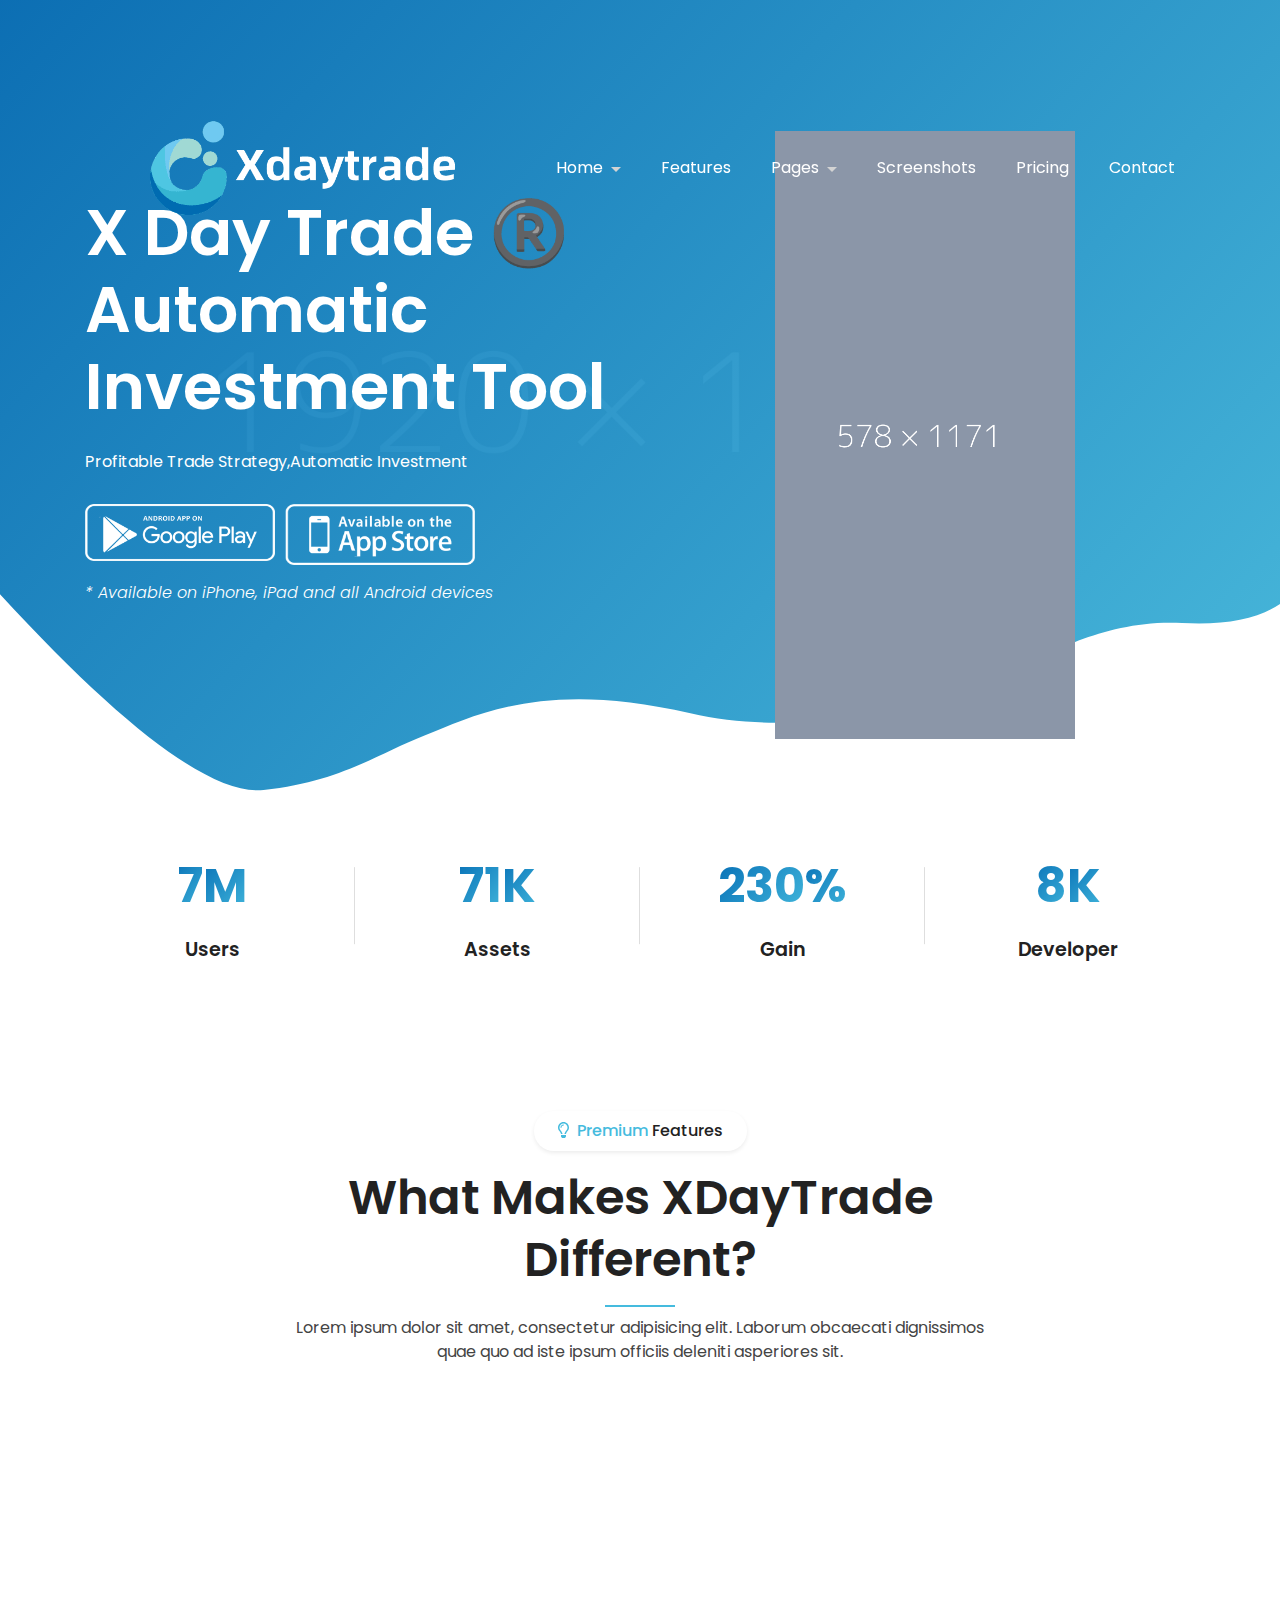
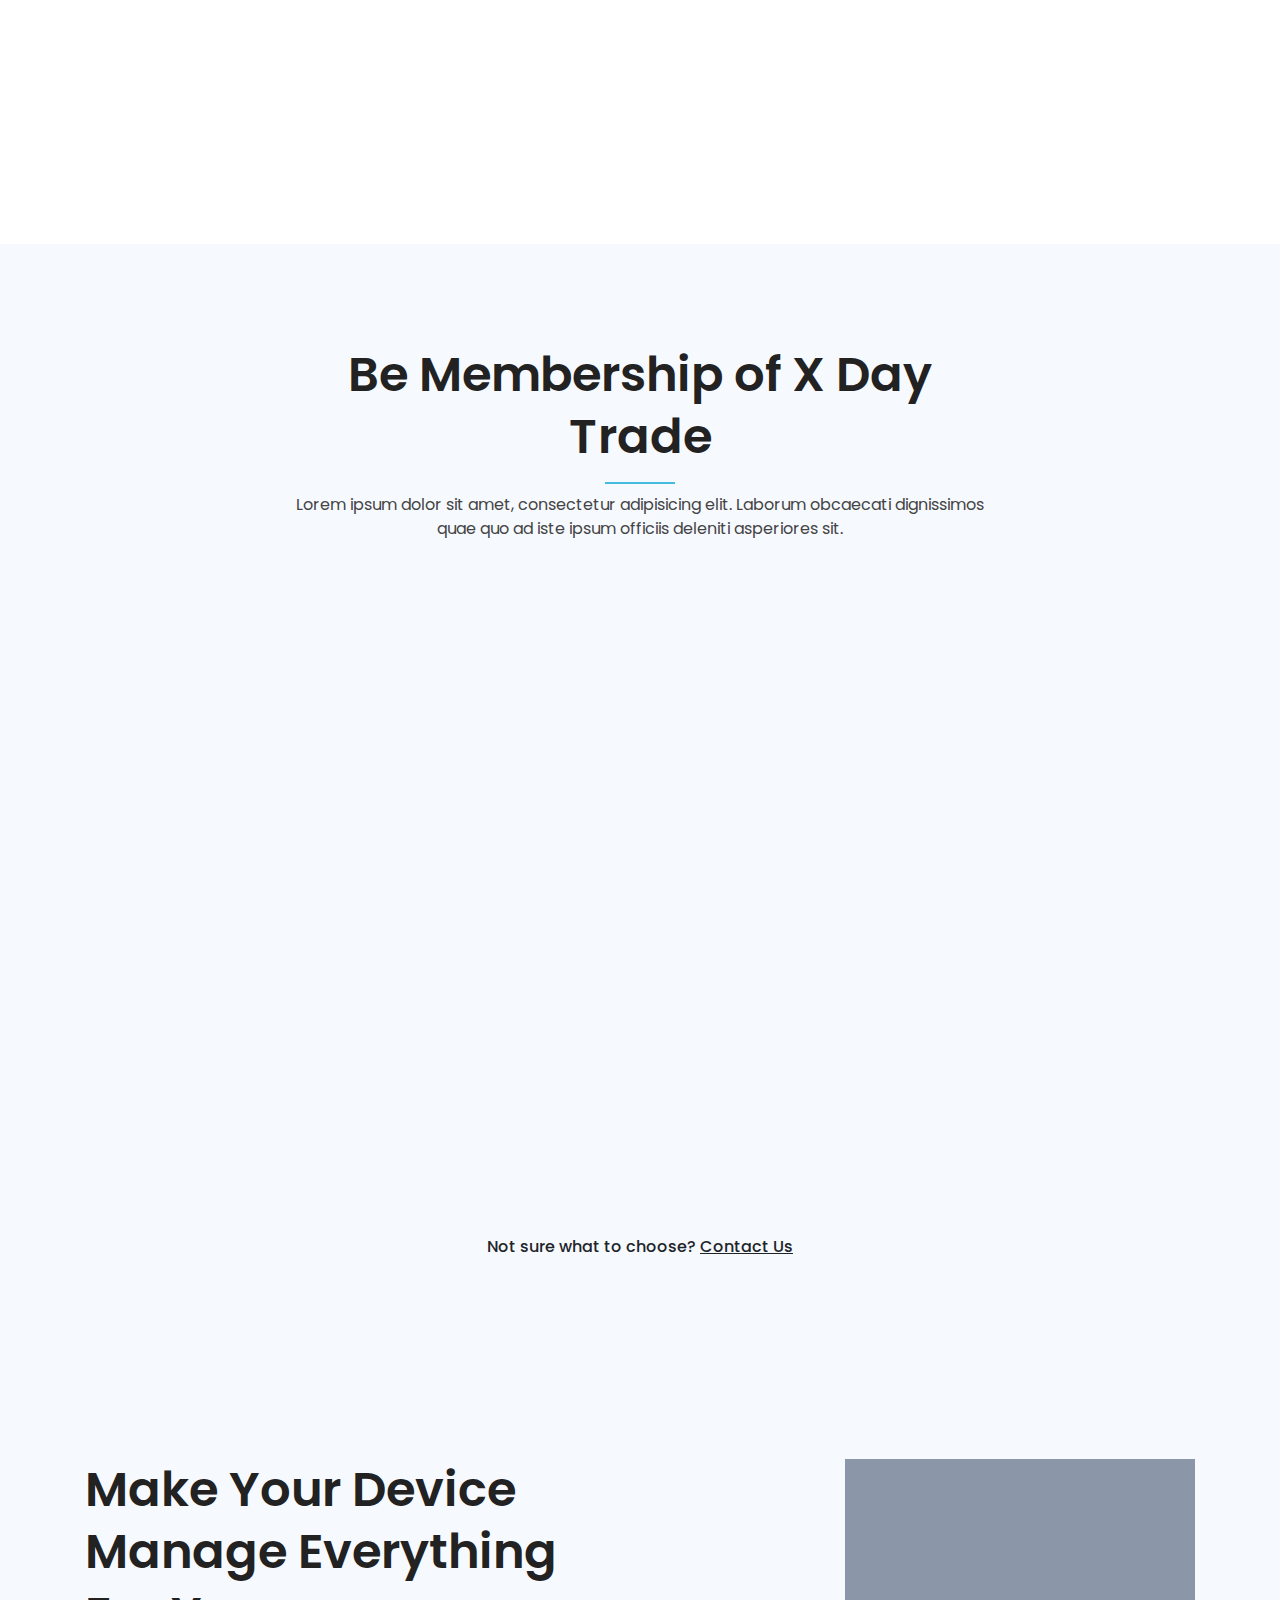
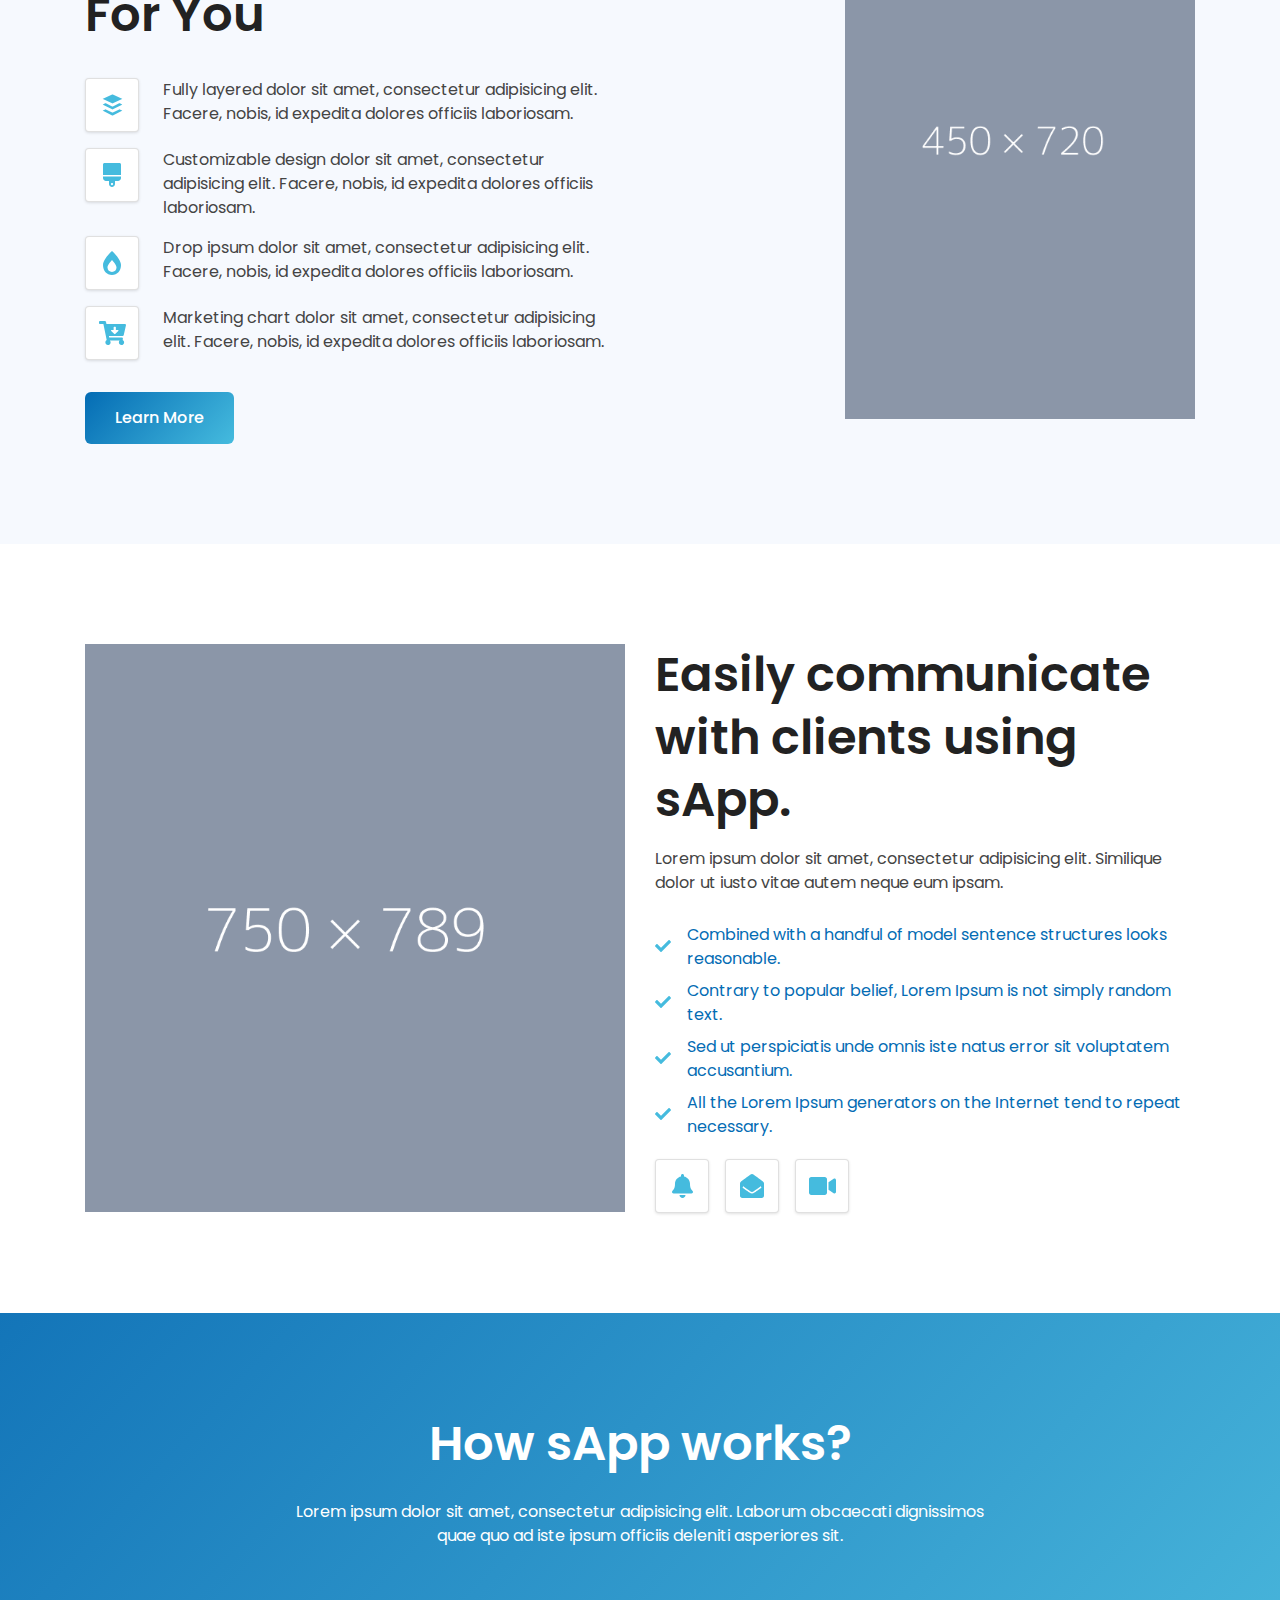
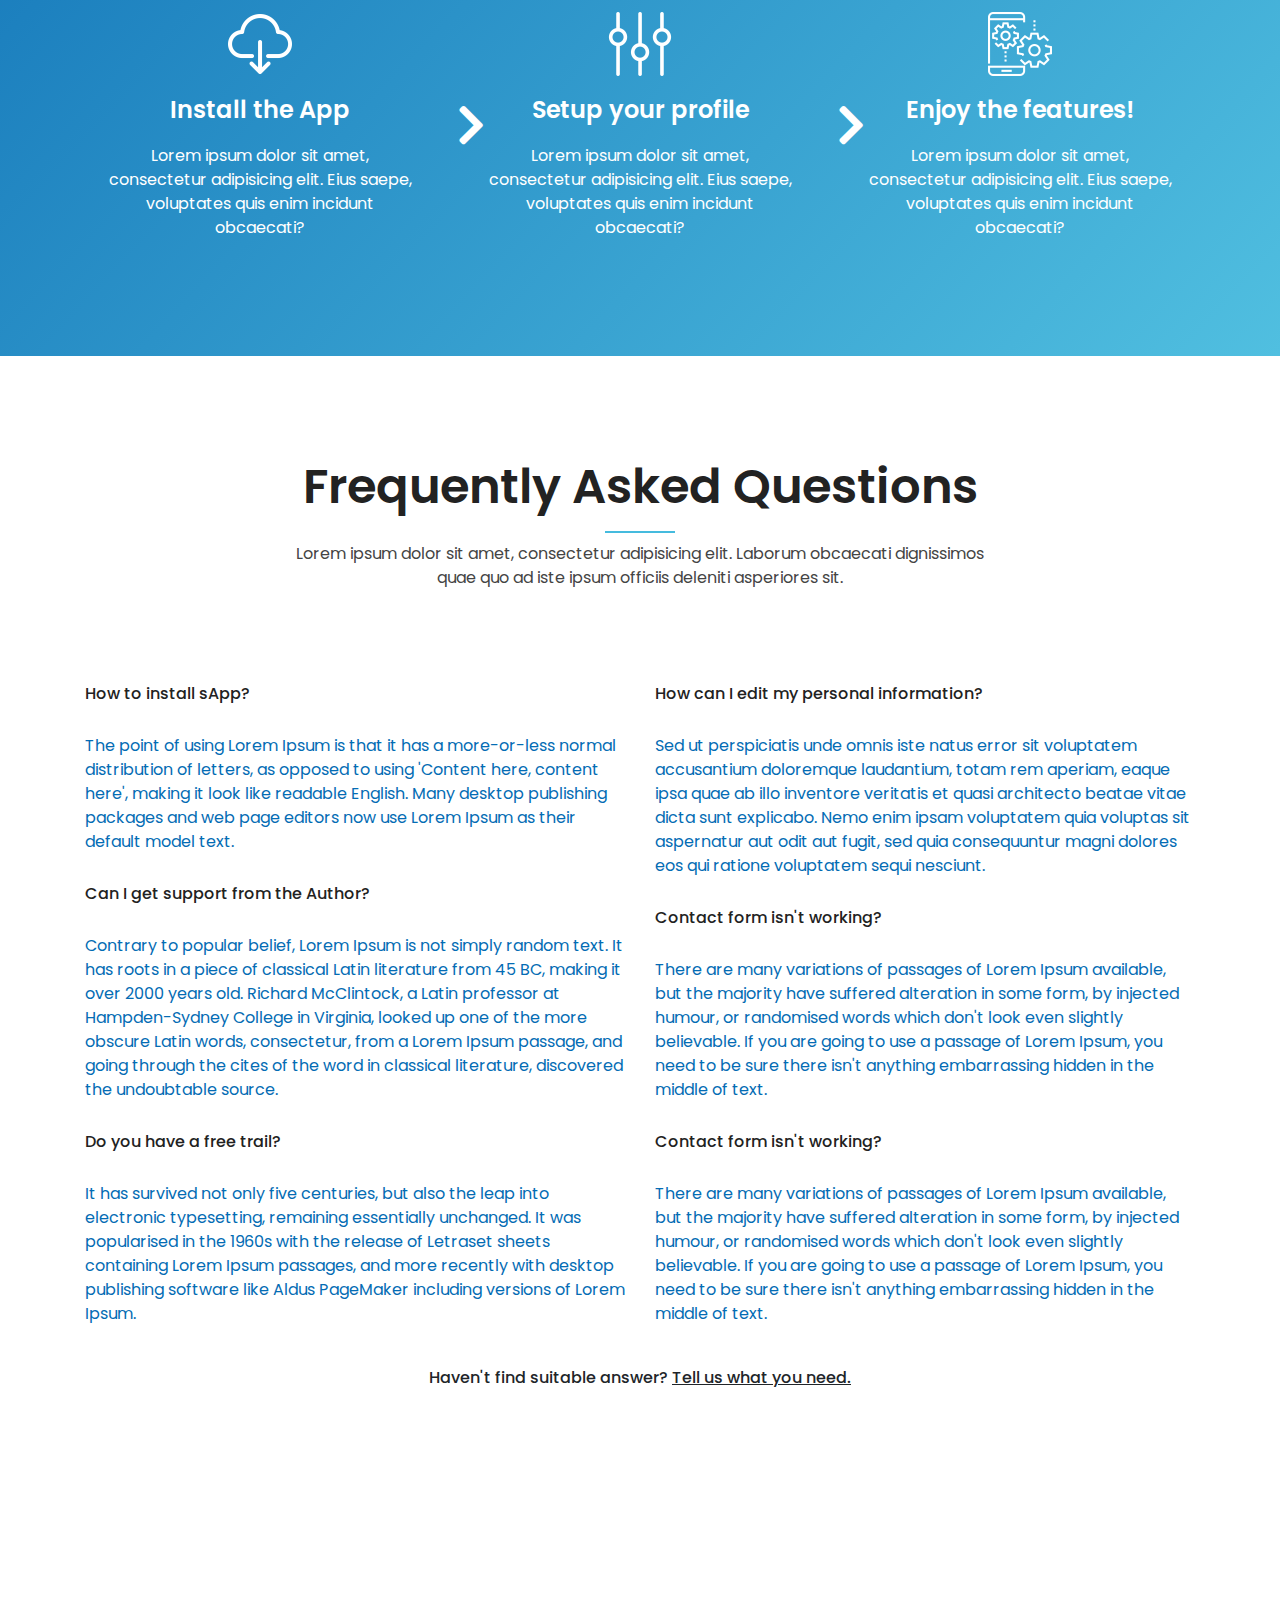
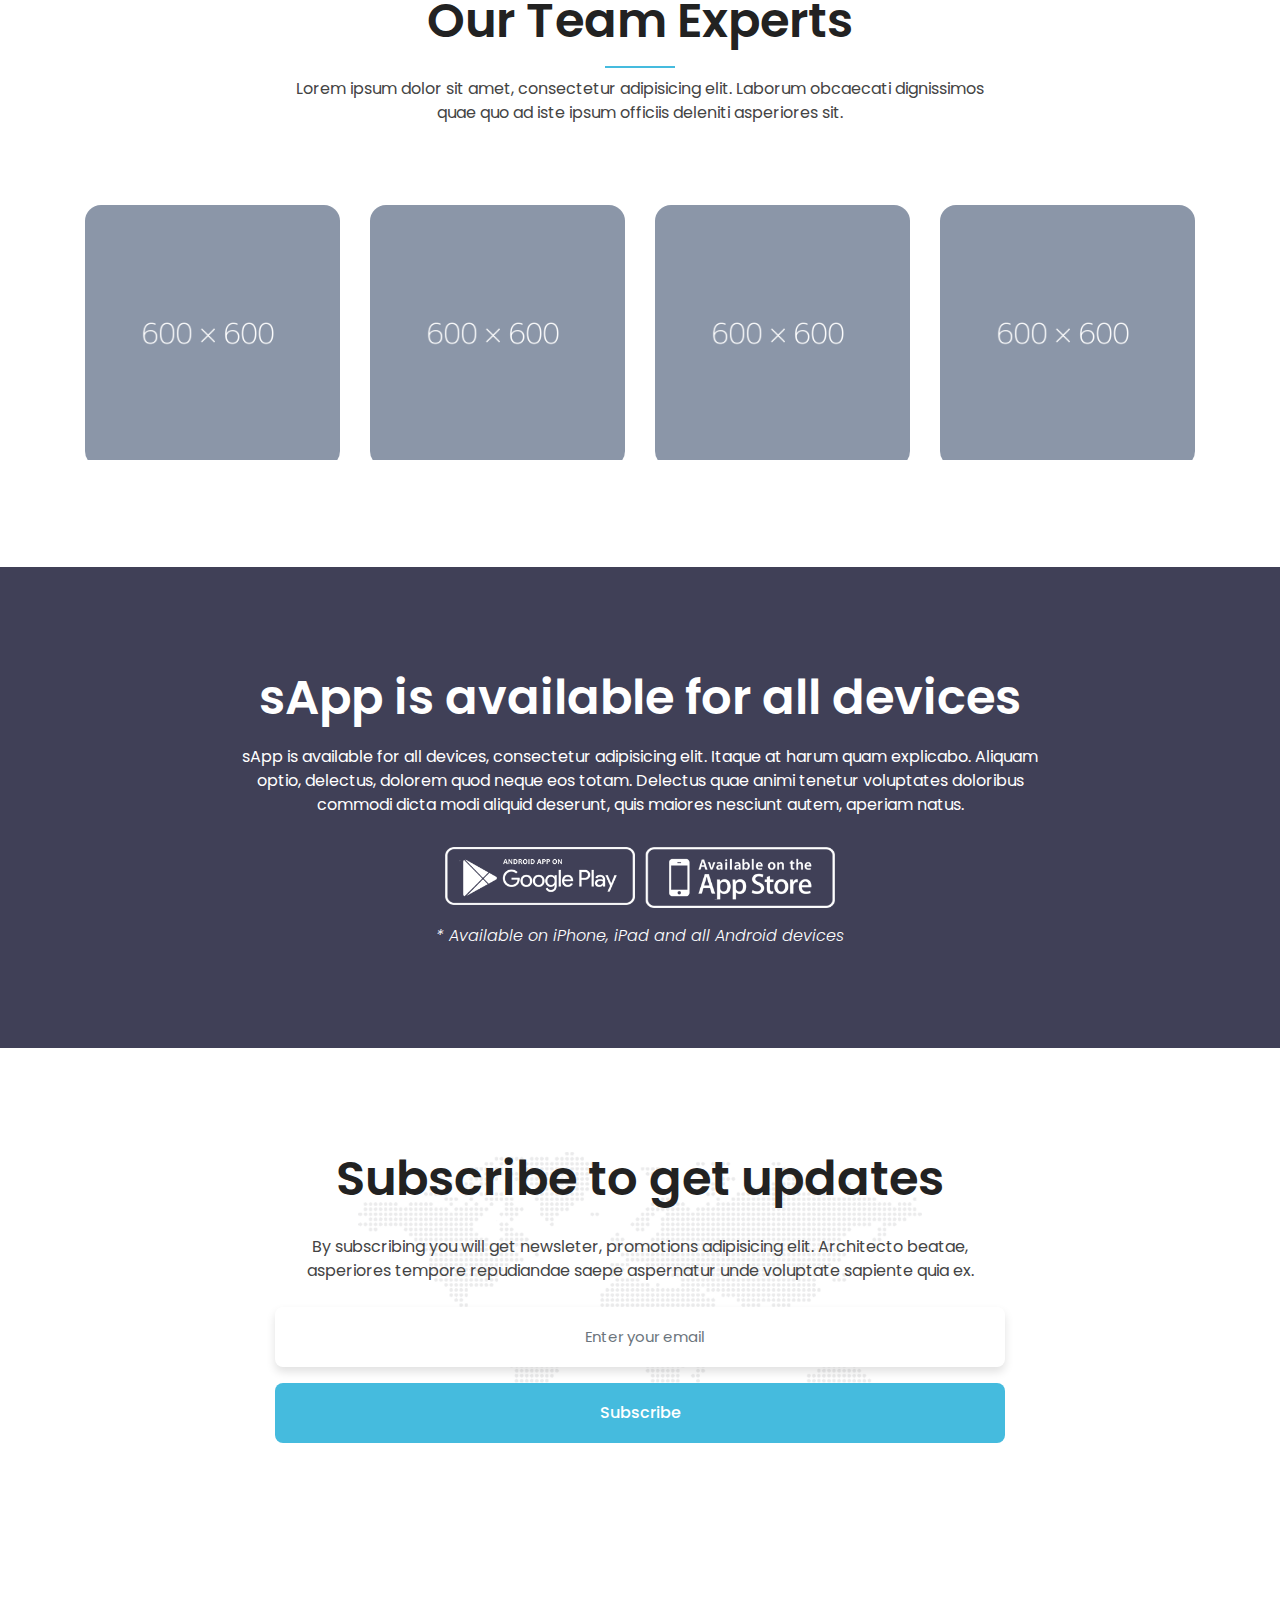
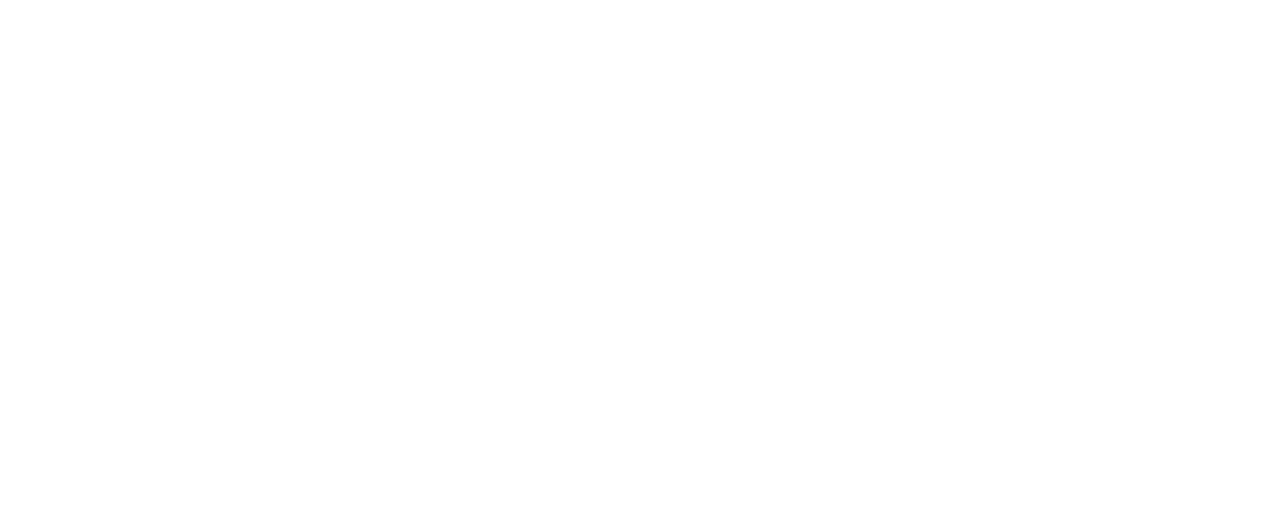
==== en/index.html @ b3ead86f "update" ====
<!doctype html>
<html class="no-js" lang="en">

<head>
    <meta charset="UTF-8">
    <meta name="description" content="">
    <meta http-equiv="X-UA-Compatible" content="IE=edge">
    <meta name="viewport" content="width=device-width, initial-scale=1, shrink-to-fit=no">
    <!-- The above 4 meta tags *must* come first in the head; any other head content must come *after* these tags -->

    <!-- Title  -->
    <title>X Day Trade | Automatic Investment Tool</title>

    <!-- Favicon  -->
    <link rel="icon" href="assets/img/favicon.png">

    <!-- ***** All CSS Files ***** -->

    <!-- Style css -->
    <link rel="stylesheet" href="assets/css/style.css">
    <script src="https://js.stripe.com/v3/"></script>
    <script src="./assets/js/script.js" defer></script>

</head>

<body>
    <!--====== Scroll To Top Area Start ======-->
    <div id="scrollUp" title="Scroll To Top">
        <i class="fas fa-arrow-up"></i>
    </div>
    <!--====== Scroll To Top Area End ======-->

    <div class="main">
        <!-- ***** Header Start ***** -->
        <header class="navbar navbar-sticky navbar-expand-lg navbar-dark">
            <div class="container position-relative">
                <a class="navbar-brand" href="index.html">
                    <img class="navbar-brand-regular" src="assets/img/logo/logo-white.png" alt="brand-logo">
                    <img class="navbar-brand-sticky" src="assets/img/logo/logo.png" alt="sticky brand-logo">
                </a>
                <button class="navbar-toggler d-lg-none" type="button" data-toggle="navbarToggler" aria-label="Toggle navigation">
                    <span class="navbar-toggler-icon"></span>
                </button>

                <div class="navbar-inner">
                    <!--  Mobile Menu Toggler -->
                    <button class="navbar-toggler d-lg-none" type="button" data-toggle="navbarToggler" aria-label="Toggle navigation">
                        <span class="navbar-toggler-icon"></span>
                    </button>
                    <nav>
                        <ul class="navbar-nav" id="navbar-nav">
                            <li class="nav-item dropdown">
                                <a class="nav-link dropdown-toggle" href="javascript:;" id="navbarDropdownMenuLink" data-toggle="dropdown" aria-haspopup="true" aria-expanded="false">
                                    Home
                                </a>
                                <ul class="dropdown-menu" aria-labelledby="navbarDropdownMenuLink">
                                    <li>
                                        <a class="dropdown-item" href="index.html">Homepage-1</a>
                                    </li>
                                </ul>
                            </li>
                            <li class="nav-item">
                                <a class="nav-link scroll" href="#features">Features</a>
                            </li>
                            <li class="nav-item dropdown">
                                <a class="nav-link dropdown-toggle" href="javascript:;" id="navbarDropdownMenuLink" data-toggle="dropdown" aria-haspopup="true" aria-expanded="false">
                                    Pages
                                </a>
                                <ul class="dropdown-menu" aria-labelledby="navbarDropdownMenuLink">
                                    <li class="dropdown-submenu"><a class="dropdown-item dropdown-toggle" href="javascript:;">Inner Pages<span class="badge badge-pill badge-warning ml-2">New</span></a>
                                        <ul class="dropdown-menu">
                                            <li>
                                                <a class="dropdown-item" href="pricing.html">Pricing</a>
                                            </li>
                                            <li>
                                                <a class="dropdown-item" href="download.html">Download</a>
                                            </li>
                                            <li>
                                                <a class="dropdown-item" href="newsletter.html">Newsletter</a>
                                            </li>
                                            <li>
                                                <a class="dropdown-item" href="thank-you.html">Thank you</a>
                                            </li>
                                            <li>
                                                <a class="dropdown-item" href="coming-soon.html">Coming Soon</a>
                                            </li>
                                            <li>
                                                <a class="dropdown-item" href="404.html">404</a>
                                            </li>
                                        </ul>
                                    </li>
                                    <li class="dropdown-submenu"><a class="dropdown-item dropdown-toggle" href="javascript:;">Blog Pages</a>
                                        <ul class="dropdown-menu">
                                            <li>
                                                <a class="dropdown-item" href="blog-two-column.html">Blog- 2 Column</a>
                                            </li>
                                            <li>
                                                <a class="dropdown-item" href="blog-three-column.html">Blog- 3 Column</a>
                                            </li>
                                            <li>
                                                <a class="dropdown-item" href="blog-left-sidebar.html">Blog- Left Sidebar</a>
                                            </li>
                                            <li>
                                                <a class="dropdown-item" href="blog-right-sidebar.html">Blog- Right Sidebar</a>
                                            </li>
                                        </ul>
                                    </li>
                                    <li class="dropdown-submenu"><a class="dropdown-item dropdown-toggle" href="javascript:;">Blog Details</a>
                                        <ul class="dropdown-menu">
                                            <li>
                                                <a class="dropdown-item" href="blog-details-left-sidebar.html">Blog Details- Left Sidebar</a>
                                            </li>
                                            <li>
                                                <a class="dropdown-item" href="blog-details-right-sidebar.html">Blog Details- Right Sidebar</a>
                                            </li>
                                        </ul>
                                    </li>
                                    <li class="dropdown-submenu"><a class="dropdown-item dropdown-toggle" href="javascript:;">Accounts<span class="badge badge-pill badge-warning ml-2">New</span></a>
                                        <ul class="dropdown-menu">
                                            <li>
                                                <a class="dropdown-item" href="login.html">Login</a>
                                            </li>
                                            <li>
                                                <a class="dropdown-item" href="signup.html">Signup</a>
                                            </li>
                                            <li>
                                                <a class="dropdown-item" href="forgot.html">Reset Password</a>
                                            </li>
                                        </ul>
                                    </li>
                                    <li>
                                        <a class="dropdown-item" href="reviews.html">Reviews</a>
                                    </li>
                                    <li>
                                        <a class="dropdown-item" href="faq.html">FAQ</a>
                                    </li>
                                    <li>
                                        <a class="dropdown-item" href="contact.html">Contact</a>
                                    </li>
                                    <li>
                                        <a class="dropdown-item disabled" href="#">More Coming Soon</a>
                                    </li>
                                </ul>
                            </li>
                            <li class="nav-item">
                                <a class="nav-link scroll" href="#screenshots">Screenshots</a>
                            </li>
                            <li class="nav-item">
                                <a class="nav-link scroll" href="#pricing">Pricing</a>
                            </li>
                            <li class="nav-item">
                                <a class="nav-link scroll" href="#contact">Contact</a>
                            </li>
                        </ul>
                    </nav>
                </div>
            </div>
        </header>
        <!-- ***** Header End ***** -->

        <!-- ***** Welcome Area Start ***** -->
        <section id="home" class="section welcome-area bg-overlay overflow-hidden d-flex align-items-center">
            <div class="container">
                <div class="row align-items-center">
                    <!-- Welcome Intro Start -->
                    <div class="col-12 col-md-7 col-lg-6">
                        <div class="welcome-intro">
                            <h1 class="text-white">X Day Trade ®️ Automatic Investment Tool</h1>
                            <p class="text-white my-4">Profitable Trade Strategy,Automatic Investment</p>
                            <!-- Store Buttons -->
                            <div class="button-group store-buttons d-flex">
                                <a href="#">
                                    <img src="assets/img/icon/google-play.png" alt="">
                                </a>
                                <a href="#">
                                    <img src="assets/img/icon/app-store.png" alt="">
                                </a>
                            </div>
                            <span class="d-inline-block text-white fw-3 font-italic mt-3">* Available on iPhone, iPad and all Android devices</span>
                        </div>
                    </div>
                    <div class="col-12 col-md-5 col-lg-6">
                        <!-- Welcome Thumb -->
                        <div class="welcome-thumb mx-auto" data-aos="fade-left" data-aos-delay="500" data-aos-duration="1000">
                            <img src="assets/img/welcome/welcome-mockup.png" alt="">
                        </div>
                    </div>
                </div>
            </div>
            <!-- Shape Bottom -->
            <div class="shape-bottom">
                <svg viewBox="0 0 1920 310" version="1.1" xmlns="http://www.w3.org/2000/svg" xmlns:xlink="http://www.w3.org/1999/xlink" class="svg replaced-svg">
                    <title>sApp Shape</title>
                    <desc>Created with Sketch</desc>
                    <defs></defs>
                    <g id="sApp-Landing-Page" stroke="none" stroke-width="1" fill="none" fill-rule="evenodd">
                        <g id="sApp-v1.0" transform="translate(0.000000, -554.000000)" fill="#FFFFFF">
                            <path d="M-3,551 C186.257589,757.321118 319.044414,856.322454 395.360475,848.004007 C509.834566,835.526337 561.525143,796.329212 637.731734,765.961549 C713.938325,735.593886 816.980646,681.910577 1035.72208,733.065469 C1254.46351,784.220361 1511.54925,678.92359 1539.40808,662.398665 C1567.2669,645.87374 1660.9143,591.478574 1773.19378,597.641868 C1848.04677,601.75073 1901.75645,588.357675 1934.32284,557.462704 L1934.32284,863.183395 L-3,863.183395" id="sApp-v1.0"></path>
                        </g>
                    </g>
                </svg>
            </div>
        </section>
        <!-- ***** Welcome Area End ***** -->

        <!-- ***** Counter Area Start ***** -->
        <section class="section counter-area ptb_50">
            <div class="container">
                <div class="row justify-content-center">
                    <div class="col-5 col-sm-3 single-counter text-center">
                        <div class="counter-inner p-3 p-md-0">
                            <!-- Counter Item -->
                            <div class="counter-item d-inline-block mb-3">
                                <span class="counter fw-7">10</span><span class="fw-7">M</span>
                            </div>
                            <h5>Users</h5>
                        </div>
                    </div>
                    <div class="col-5 col-sm-3 single-counter text-center">
                        <div class="counter-inner p-3 p-md-0">
                            <!-- Counter Item -->
                            <div class="counter-item d-inline-block mb-3">
                                <span class="counter fw-7">99</span><span class="fw-7">K</span>
                            </div>
                            <h5>Assets</h5>
                        </div>
                    </div>
                    <div class="col-5 col-sm-3 single-counter text-center">
                        <div class="counter-inner p-3 p-md-0">
                            <!-- Counter Item -->
                            <div class="counter-item d-inline-block mb-3">
                                <span class="counter fw-7">320</span><span class="fw-7">%</span>
                            </div>
                            <h5>Gain</h5>
                        </div>
                    </div>
                    <div class="col-5 col-sm-3 single-counter text-center">
                        <div class="counter-inner p-3 p-md-0">
                            <!-- Counter Item -->
                            <div class="counter-item d-inline-block mb-3">
                                <span class="counter fw-7">12</span><span class="fw-7">K</span>
                            </div>
                            <h5>Developer</h5>
                        </div>
                    </div>
                </div>
            </div>
        </section>
        <!-- ***** Counter Area End ***** -->

        <!-- ***** Features Area Start ***** -->
        <section id="features" class="section features-area style-two overflow-hidden ptb_100">
            <div class="container">
                <div class="row justify-content-center">
                    <div class="col-12 col-md-10 col-lg-8">
                        <!-- Section Heading -->
                        <div class="section-heading text-center">
                            <span class="d-inline-block rounded-pill shadow-sm fw-5 px-4 py-2 mb-3">
                                <i class="far fa-lightbulb text-primary mr-1"></i>
                                <span class="text-primary">Premium</span>
                                Features
                            </span>
                            <h2>What Makes XDayTrade Different?</h2>
                            <p class="d-none d-sm-block mt-4">Lorem ipsum dolor sit amet, consectetur adipisicing elit. Laborum obcaecati dignissimos quae quo ad iste ipsum officiis deleniti asperiores sit.</p>
                            <p class="d-block d-sm-none mt-4">Lorem ipsum dolor sit amet, consectetur adipisicing elit. Laborum obcaecati.</p>
                        </div>
                    </div>
                </div>
                <div class="row">
                    <div class="col-12 col-md-6 col-lg-4 res-margin">
                        <!-- Image Box -->
                        <div class="image-box text-center icon-1 p-5 wow fadeInLeft" data-wow-delay="0.4s">
                            <!-- Featured Image -->
                            <div class="featured-img mb-3">
                                <img class="avatar-sm" src="assets/img/icon/featured-img/layers.png" alt="">
                            </div>
                            <!-- Icon Text -->
                            <div class="icon-text">
                                <h3 class="mb-2">Fully functional</h3>
                                <p>Lorem ipsum dolor sit amet, consectetur adipisicing elit. Veritatis culpa expedita dignissimos.</p>
                            </div>
                        </div>
                    </div>
                    <div class="col-12 col-md-6 col-lg-4 res-margin">
                        <!-- Image Box -->
                        <div class="image-box text-center icon-1 p-5 wow fadeInUp" data-wow-delay="0.2s">
                            <!-- Featured Image -->
                            <div class="featured-img mb-3">
                                <img class="avatar-sm" src="assets/img/icon/featured-img/speak.png" alt="">
                            </div>
                            <!-- Icon Text -->
                            <div class="icon-text">
                                <h3 class="mb-2">Live Chat</h3>
                                <p>Lorem ipsum dolor sit amet, consectetur adipisicing elit. Veritatis culpa expedita dignissimos.</p>
                            </div>
                        </div>
                    </div>
                    <div class="col-12 col-md-6 col-lg-4">
                        <!-- Image Box -->
                        <div class="image-box text-center icon-1 p-5 wow fadeInRight" data-wow-delay="0.4s">
                            <!-- Featured Image -->
                            <div class="featured-img mb-3">
                                <img class="avatar-sm" src="assets/img/icon/featured-img/lock.png" alt="">
                            </div>
                            <!-- Icon Text -->
                            <div class="icon-text">
                                <h3 class="mb-2">Secure Data</h3>
                                <p>Lorem ipsum dolor sit amet, consectetur adipisicing elit. Veritatis culpa expedita dignissimos.</p>
                            </div>
                        </div>
                    </div>
                </div>
            </div>
        </section>
        <!-- ***** Features Area End ***** -->

                <!-- ***** Price Plan Area Start ***** -->
                <section id="pricing" class="section price-plan-area bg-gray overflow-hidden ptb_100">
                    <div class="container">
                        <div class="row justify-content-center">
                            <div class="col-12 col-md-10 col-lg-8">
                                <!-- Section Heading -->
                                <div class="section-heading text-center">
                                    <h2>Be Membership of X Day Trade</h2>
                                    <p class="d-none d-sm-block mt-4">Lorem ipsum dolor sit amet, consectetur adipisicing elit. Laborum obcaecati dignissimos quae quo ad iste ipsum officiis deleniti asperiores sit.</p>
                                    <p class="d-block d-sm-none mt-4">Lorem ipsum dolor sit amet, consectetur adipisicing elit. Laborum obcaecati.</p>
                                </div>
                            </div>
                        </div>
                        <div class="row justify-content-center">
                            <div class="col-12 col-sm-10 col-lg-8">
                                <div class="row price-plan-wrapper">
                                    <div class="col-12 col-md-6">
                                        <!-- Single Price Plan -->
                                        <div class="single-price-plan text-center p-5 wow fadeInLeft" data-aos-duration="2s" data-wow-delay="0.4s">
                                            <!-- Plan Thumb -->
                                            <div class="plan-thumb">
                                                <img class="avatar-lg" src="assets/img/pricing/basic.png" alt="">
                                            </div>
                                            <!-- Plan Title -->
                                            <div class="plan-title my-2 my-sm-3">
                                                <h4 class="text-uppercase">Basic</h4>
                                            </div>
                                            <!-- Plan Price -->
                                            <div class="plan-price pb-2 pb-sm-3">
                                                <h2 class="fw-7"><small class="fw-6">$</small>99</h2>
                                            </div>
                                            <!-- Plan Description -->
                                            <div class="plan-description">
                                                <ul class="plan-features">
                                                    <li class="border-top py-3">5GB Linux Web Space</li>
                                                    <li class="border-top py-3">5 MySQL Databases</li>
                                                    <li class="border-top py-3">24/7 Tech Support</li>
                                                    <li class="border-top border-bottom py-3">Daily Backups</li>
                                                </ul>
                                            </div>
                                            <!-- Plan Button -->
                                            <div class="plan-button">
                                                <button id="basic-plan-btn" class="btn mt-4">Subscribe</button>
                                            </div>
                                        </div>
                                    </div>
                                    <div class="col-12 col-md-6 mt-4 mt-md-0">
                                        <!-- Single Price Plan -->
                                        <div class="single-price-plan text-center p-5 wow fadeInRight" data-aos-duration="2s" data-wow-delay="0.4s">
                                            <!-- Plan Thumb -->
                                            <div class="plan-thumb">
                                                <img class="avatar-lg" src="assets/img/pricing/premium.png" alt="">
                                            </div>
                                            <!-- Plan Title -->
                                            <div class="plan-title my-2 my-sm-3">
                                                <h4 class="text-uppercase">Pro</h4>
                                            </div>
                                            <!-- Plan Price -->
                                            <div class="plan-price pb-2 pb-sm-3">
                                                <h2 class="fw-7"><small class="fw-6">$</small>499</h2>
                                            </div>
                                            <!-- Plan Description -->
                                            <div class="plan-description">
                                                <ul class="plan-features">
                                                    <li class="border-top py-3">10GB Linux Web Space</li>
                                                    <li class="border-top py-3">50 MySQL Databases</li>
                                                    <li class="border-top py-3">Unlimited Email</li>
                                                    <li class="border-top border-bottom py-3">Daily Backups</li>
                                                </ul>
                                            </div>
                                            <!-- Plan Button -->
                                            <div class="plan-button">
                                                <a href="#" class="btn mt-4">Subscribe</a>
                                            </div>
                                        </div>
                                    </div>
                                </div>
                            </div>
                        </div>
                        <div class="row justify-content-center pt-5">
                            <p class="text-body pt-4 fw-5">Not sure what to choose? <a href="#">Contact Us</a></p>
                        </div>
                    </div>
                </section>
                <!-- ***** Price Plan Area End ***** -->

        <!-- ***** Service Area Start ***** -->
        <section class="section service-area bg-gray overflow-hidden ptb_100">
            <div class="container">
                <div class="row justify-content-between">
                    <div class="col-12 col-lg-6 order-2 order-lg-1">
                        <!-- Service Text -->
                        <div class="service-text pt-4 pt-lg-0">
                            <h2 class="text-capitalize mb-4">Make your Device Manage Everything For you</h2>
                            <!-- Service List -->
                            <ul class="service-list">
                                <!-- Single Service -->
                                <li class="single-service media py-2">
                                    <div class="service-icon pr-4">
                                        <span><i class="fab fa-buffer"></i></span>
                                    </div>
                                    <div class="service-text media-body">
                                        <p>Fully layered dolor sit amet, consectetur adipisicing elit. Facere, nobis, id expedita dolores officiis laboriosam.</p>
                                    </div>
                                </li>
                                <!-- Single Service -->
                                <li class="single-service media py-2">
                                    <div class="service-icon pr-4">
                                        <span><i class="fas fa-brush"></i></span>
                                    </div>
                                    <div class="service-text media-body">
                                        <p>Customizable design dolor sit amet, consectetur adipisicing elit. Facere, nobis, id expedita dolores officiis laboriosam.</p>
                                    </div>
                                </li>
                                <!-- Single Service -->
                                <li class="single-service media py-2">
                                    <div class="service-icon pr-4">
                                        <span><i class="fas fa-burn"></i></span>
                                    </div>
                                    <div class="service-text media-body">
                                        <p>Drop ipsum dolor sit amet, consectetur adipisicing elit. Facere, nobis, id expedita dolores officiis laboriosam.</p>
                                    </div>
                                </li>
                                <!-- Single Service -->
                                <li class="single-service media py-2">
                                    <div class="service-icon pr-4">
                                        <span><i class="fas fa-cart-arrow-down"></i></span>
                                    </div>
                                    <div class="service-text media-body">
                                        <p>Marketing chart dolor sit amet, consectetur adipisicing elit. Facere, nobis, id expedita dolores officiis laboriosam.</p>
                                    </div>
                                </li>
                            </ul>
                            <a href="#" class="btn btn-bordered mt-4">Learn More</a>
                        </div>
                    </div>
                    <div class="col-12 col-lg-4 order-1 order-lg-2 d-none d-lg-block">
                        <!-- Service Thumb -->
                        <div class="service-thumb mx-auto">
                            <img src="assets/img/features/thumb-1.png" alt="">
                        </div>
                    </div>
                </div>
            </div>
        </section>
        <!-- ***** Service Area End ***** -->

        <!-- ***** Discover Area Start ***** -->
        <section class="section discover-area overflow-hidden ptb_100">
            <div class="container">
                <div class="row justify-content-between">
                    <div class="col-12 col-lg-6 order-2 order-lg-1">
                        <!-- Discover Thumb -->
                        <div class="service-thumb discover-thumb mx-auto pt-5 pt-lg-0">
                            <img src="assets/img/discover/iphone_x.png" alt="">
                        </div>
                    </div>
                    <div class="col-12 col-lg-6 order-1 order-lg-2">
                        <!-- Discover Text -->
                        <div class="discover-text pt-4 pt-lg-0">
                            <h2 class="pb-4 pb-sm-0">Easily communicate with clients using sApp.</h2>
                            <p class="d-none d-sm-block pt-3 pb-4">Lorem ipsum dolor sit amet, consectetur adipisicing elit. Similique dolor ut iusto vitae autem neque eum ipsam.</p>
                            <!-- Check List -->
                            <ul class="check-list">
                                <li class="py-1">
                                    <!-- List Box -->
                                    <div class="list-box media">
                                        <span class="icon align-self-center"><i class="fas fa-check"></i></span>
                                        <span class="media-body pl-3">Combined with a handful of model sentence structures looks reasonable.</span>
                                    </div>
                                </li>
                                <li class="py-1">
                                    <!-- List Box -->
                                    <div class="list-box media">
                                        <span class="icon align-self-center"><i class="fas fa-check"></i></span>
                                        <span class="media-body pl-3">Contrary to popular belief, Lorem Ipsum is not simply random text.</span>
                                    </div>
                                </li>
                                <li class="py-1">
                                    <!-- List Box -->
                                    <div class="list-box media">
                                        <span class="icon align-self-center"><i class="fas fa-check"></i></span>
                                        <span class="media-body pl-3">Sed ut perspiciatis unde omnis iste natus error sit voluptatem accusantium.</span>
                                    </div>
                                </li>
                                <li class="py-1">
                                    <!-- List Box -->
                                    <div class="list-box media">
                                        <span class="icon align-self-center"><i class="fas fa-check"></i></span>
                                        <span class="media-body pl-3">All the Lorem Ipsum generators on the Internet tend to repeat necessary.</span>
                                    </div>
                                </li>
                            </ul>
                            <div class="icon-box d-flex mt-3">
                                <div class="service-icon">
                                    <span><i class="fas fa-bell"></i></span>
                                </div>
                                <div class="service-icon px-3">
                                    <span><i class="fas fa-envelope-open"></i></span>
                                </div>
                                <div class="service-icon">
                                    <span><i class="fas fa-video"></i></span>
                                </div>
                            </div>
                        </div>
                    </div>
                </div>
            </div>
        </section>
        <!-- ***** Discover Area End ***** -->

        <!-- ***** Work Area Start ***** -->
        <section class="section work-area bg-overlay overflow-hidden ptb_100">
            <div class="container">
                <div class="row justify-content-center">
                    <div class="col-12 col-md-10 col-lg-8">
                        <!-- Work Content -->
                        <div class="work-content text-center">
                            <h2 class="text-white">How sApp works?</h2>
                            <p class="d-none d-sm-block text-white my-3 mt-sm-4 mb-sm-5">Lorem ipsum dolor sit amet, consectetur adipisicing elit. Laborum obcaecati dignissimos quae quo ad iste ipsum officiis deleniti asperiores sit.</p>
                            <p class="d-block d-sm-none text-white my-3">Lorem ipsum dolor sit amet, consectetur adipisicing elit. Laborum obcaecati.</p>
                        </div>
                    </div>
                </div>
                <div class="row">
                    <div class="col-12 col-md-4">
                        <!-- Single Work -->
                        <div class="single-work text-center p-3">
                            <!-- Work Icon -->
                            <div class="work-icon">
                                <img class="avatar-md" src="assets/img/icon/work/download.png" alt="">
                            </div>
                            <h3 class="text-white py-3">Install the App</h3>
                            <p class="text-white">Lorem ipsum dolor sit amet, consectetur adipisicing elit. Eius saepe, voluptates quis enim incidunt obcaecati?</p>
                        </div>
                    </div>
                    <div class="col-12 col-md-4">
                        <!-- Single Work -->
                        <div class="single-work text-center p-3">
                            <!-- Work Icon -->
                            <div class="work-icon">
                                <img class="avatar-md" src="assets/img/icon/work/settings.png" alt="">
                            </div>
                            <h3 class="text-white py-3">Setup your profile</h3>
                            <p class="text-white">Lorem ipsum dolor sit amet, consectetur adipisicing elit. Eius saepe, voluptates quis enim incidunt obcaecati?</p>
                        </div>
                    </div>
                    <div class="col-12 col-md-4">
                        <!-- Single Work -->
                        <div class="single-work text-center p-3">
                            <!-- Work Icon -->
                            <div class="work-icon">
                                <img class="avatar-md" src="assets/img/icon/work/app.png" alt="">
                            </div>
                            <h3 class="text-white py-3">Enjoy the features!</h3>
                            <p class="text-white">Lorem ipsum dolor sit amet, consectetur adipisicing elit. Eius saepe, voluptates quis enim incidunt obcaecati?</p>
                        </div>
                    </div>
                </div>
            </div>
        </section>
        <!-- ***** Work Area End ***** -->




        <!-- ***** FAQ Area Start ***** -->
        <section class="section faq-area style-two ptb_100">
            <div class="container">
                <div class="row justify-content-center">
                    <div class="col-12 col-md-10 col-lg-8">
                        <!-- Section Heading -->
                        <div class="section-heading text-center">
                            <h2 class="text-capitalize">Frequently asked questions</h2>
                            <p class="d-none d-sm-block mt-4">Lorem ipsum dolor sit amet, consectetur adipisicing elit. Laborum obcaecati dignissimos quae quo ad iste ipsum officiis deleniti asperiores sit.</p>
                            <p class="d-block d-sm-none mt-4">Lorem ipsum dolor sit amet, consectetur adipisicing elit. Laborum obcaecati.</p>
                        </div>
                    </div>
                </div>
                <div class="row justify-content-center">
                    <div class="col-12">
                        <!-- FAQ Content -->
                        <div class="faq-content">
                            <!-- sApp Accordion -->
                            <div class="accordion" id="sApp-accordion">
                                <div class="row justify-content-center">
                                    <div class="col-12 col-md-6">
                                        <!-- Single Card -->
                                        <div class="card border-0">
                                            <!-- Card Header -->
                                            <div class="card-header bg-inherit border-0 p-0">
                                                <h2 class="mb-0">
                                                    <button class="btn px-0 py-3" type="button">
                                                        How to install sApp?
                                                    </button>
                                                </h2>
                                            </div>
                                            <!-- Card Body -->
                                            <div class="card-body px-0 py-3">
                                                The point of using Lorem Ipsum is that it has a more-or-less normal distribution of letters, as opposed to using 'Content here, content here', making it look like readable English. Many desktop publishing packages and web page editors now use Lorem Ipsum as their default model text.
                                            </div>
                                        </div>
                                        <!-- Single Card -->
                                        <div class="card border-0">
                                            <!-- Card Header -->
                                            <div class="card-header bg-inherit border-0 p-0">
                                                <h2 class="mb-0">
                                                    <button class="btn px-0 py-3" type="button">
                                                        Can I get support from the Author?
                                                    </button>
                                                </h2>
                                            </div>
                                            <!-- Card Body -->
                                            <div class="card-body px-0 py-3">
                                                Contrary to popular belief, Lorem Ipsum is not simply random text. It has roots in a piece of classical Latin literature from 45 BC, making it over 2000 years old. Richard McClintock, a Latin professor at Hampden-Sydney College in Virginia, looked up one of the more obscure Latin words, consectetur, from a Lorem Ipsum passage, and going through the cites of the word in classical literature, discovered the undoubtable source.
                                            </div>
                                        </div>
                                        <!-- Single Card -->
                                        <div class="card border-0">
                                            <!-- Card Header -->
                                            <div class="card-header bg-inherit border-0 p-0">
                                                <h2 class="mb-0">
                                                    <button class="btn px-0 py-3" type="button">
                                                        Do you have a free trail?
                                                    </button>
                                                </h2>
                                            </div>
                                            <!-- Card Body -->
                                            <div class="card-body px-0 py-3">
                                                It has survived not only five centuries, but also the leap into electronic typesetting, remaining essentially unchanged. It was popularised in the 1960s with the release of Letraset sheets containing Lorem Ipsum passages, and more recently with desktop publishing software like Aldus PageMaker including versions of Lorem Ipsum.
                                            </div>
                                        </div>
                                    </div>
                                    <div class="col-12 col-md-6">
                                        <!-- Single Card -->
                                        <div class="card border-0">
                                            <!-- Card Header -->
                                            <div class="card-header bg-inherit border-0 p-0">
                                                <h2 class="mb-0">
                                                    <button class="btn px-0 py-3" type="button">
                                                        How can I edit my personal information?
                                                    </button>
                                                </h2>
                                            </div>
                                            <!-- Card Body -->
                                            <div class="card-body px-0 py-3">
                                                Sed ut perspiciatis unde omnis iste natus error sit voluptatem accusantium doloremque laudantium, totam rem aperiam, eaque ipsa quae ab illo inventore veritatis et quasi architecto beatae vitae dicta sunt explicabo. Nemo enim ipsam voluptatem quia voluptas sit aspernatur aut odit aut fugit, sed quia consequuntur magni dolores eos qui ratione voluptatem sequi nesciunt.
                                            </div>
                                        </div>
                                        <!-- Single Card -->
                                        <div class="card border-0">
                                            <!-- Card Header -->
                                            <div class="card-header bg-inherit border-0 p-0">
                                                <h2 class="mb-0">
                                                    <button class="btn px-0 py-3" type="button">
                                                        Contact form isn't working?
                                                    </button>
                                                </h2>
                                            </div>
                                            <!-- Card Body -->
                                            <div class="card-body px-0 py-3">
                                                There are many variations of passages of Lorem Ipsum available, but the majority have suffered alteration in some form, by injected humour, or randomised words which don't look even slightly believable. If you are going to use a passage of Lorem Ipsum, you need to be sure there isn't anything embarrassing hidden in the middle of text.
                                            </div>
                                        </div>
                                        <!-- Single Card -->
                                        <div class="card border-0">
                                            <!-- Card Header -->
                                            <div class="card-header bg-inherit border-0 p-0">
                                                <h2 class="mb-0">
                                                    <button class="btn px-0 py-3" type="button">
                                                        Contact form isn't working?
                                                    </button>
                                                </h2>
                                            </div>
                                            <!-- Card Body -->
                                            <div class="card-body px-0 py-3">
                                                There are many variations of passages of Lorem Ipsum available, but the majority have suffered alteration in some form, by injected humour, or randomised words which don't look even slightly believable. If you are going to use a passage of Lorem Ipsum, you need to be sure there isn't anything embarrassing hidden in the middle of text.
                                            </div>
                                        </div>
                                    </div>
                                </div>
                                <div class="row justify-content-center">
                                    <p class="text-body text-center pt-4 px-3 fw-5">Haven't find suitable answer? <a href="#">Tell us what you need.</a></p>
                                </div>
                            </div>
                        </div>
                    </div>
                </div>
            </div>
        </section>
        <!-- ***** FAQ Area End ***** -->

        <!-- ***** Team Area Start ***** -->
        <section class="section team-area team-style-two overflow-hidden ptb_100">
            <div class="container">
                <div class="row justify-content-center">
                    <div class="col-12 col-md-10 col-lg-8">
                        <!-- Section Heading -->
                        <div class="section-heading text-center">
                            <h2 class="text-capitalize">Our Team Experts</h2>
                            <p class="d-none d-sm-block mt-4">Lorem ipsum dolor sit amet, consectetur adipisicing elit. Laborum obcaecati dignissimos quae quo ad iste ipsum officiis deleniti asperiores sit.</p>
                            <p class="d-block d-sm-none mt-4">Lorem ipsum dolor sit amet, consectetur adipisicing elit. Laborum obcaecati.</p>
                        </div>
                    </div>
                </div>
                <div class="row">
                    <div class="col-12 col-sm-6 col-md-4 col-lg-3">
                        <!-- Single Team -->
                        <div class="single-team text-center overflow-hidden m-2 m-lg-0">
                            <!-- Team Thumb -->
                            <div class="team-thumb d-inline-block position-relative overflow-hidden">
                                <img src="assets/img/avatar/avatar-1.png" alt="">
                                <!-- Team Overlay -->
                                <div class="team-overlay">
                                    <h4 class="team-name text-white">Junaid Hasan</h4>
                                    <h6 class="team-post text-white mt-2 mb-3">Founder &amp; CEO</h6>
                                    <!-- Team Icons -->
                                    <div class="team-icons">
                                        <a class="p-2" href="#"><i class="fab fa-facebook-f"></i></a>
                                        <a class="p-2" href="#"><i class="fab fa-twitter"></i></a>
                                        <a class="p-2" href="#"><i class="fab fa-google-plus-g"></i></a>
                                        <a class="p-2" href="#"><i class="fab fa-linkedin-in"></i></a>
                                    </div>
                                </div>
                            </div>
                        </div>
                    </div>
                    <div class="col-12 col-sm-6 col-md-4 col-lg-3">
                        <!-- Single Team -->
                        <div class="single-team text-center overflow-hidden m-2 m-lg-0">
                            <!-- Team Thumb -->
                            <div class="team-thumb d-inline-block position-relative overflow-hidden">
                                <img src="assets/img/avatar/avatar-2.png" alt="">
                                <!-- Team Overlay -->
                                <div class="team-overlay">
                                    <h4 class="team-name text-white">Jassica William</h4>
                                    <h6 class="team-post text-white mt-2 mb-3">Co-Founder</h6>
                                    <!-- Team Icons -->
                                    <div class="team-icons">
                                        <a class="p-2" href="#"><i class="fab fa-facebook-f"></i></a>
                                        <a class="p-2" href="#"><i class="fab fa-twitter"></i></a>
                                        <a class="p-2" href="#"><i class="fab fa-google-plus-g"></i></a>
                                        <a class="p-2" href="#"><i class="fab fa-linkedin-in"></i></a>
                                    </div>
                                </div>
                            </div>
                        </div>
                    </div>
                    <div class="col-12 col-sm-6 col-md-4 col-lg-3">
                        <!-- Single Team -->
                        <div class="single-team text-center overflow-hidden m-2 m-lg-0">
                            <!-- Team Thumb -->
                            <div class="team-thumb d-inline-block position-relative overflow-hidden">
                                <img src="assets/img/avatar/avatar-3.png" alt="">
                                <!-- Team Overlay -->
                                <div class="team-overlay">
                                    <h4 class="team-name text-white">Md. Arham</h4>
                                    <h6 class="team-post text-white mt-2 mb-3">Web Developer</h6>
                                    <!-- Team Icons -->
                                    <div class="team-icons">
                                        <a class="p-2" href="#"><i class="fab fa-facebook-f"></i></a>
                                        <a class="p-2" href="#"><i class="fab fa-twitter"></i></a>
                                        <a class="p-2" href="#"><i class="fab fa-google-plus-g"></i></a>
                                        <a class="p-2" href="#"><i class="fab fa-linkedin-in"></i></a>
                                    </div>
                                </div>
                            </div>
                        </div>
                    </div>
                    <div class="col-12 col-sm-6 col-md-4 col-lg-3">
                        <!-- Single Team -->
                        <div class="single-team text-center overflow-hidden m-2 m-lg-0">
                            <!-- Team Thumb -->
                            <div class="team-thumb d-inline-block position-relative overflow-hidden">
                                <img src="assets/img/avatar/avatar-4.png" alt="">
                                <!-- Team Overlay -->
                                <div class="team-overlay">
                                    <h4 class="team-name text-white">Yasmin Akter</h4>
                                    <h6 class="team-post text-white mt-2 mb-3">Graphic Designer</h6>
                                    <!-- Team Icons -->
                                    <div class="team-icons">
                                        <a class="p-2" href="#"><i class="fab fa-facebook-f"></i></a>
                                        <a class="p-2" href="#"><i class="fab fa-twitter"></i></a>
                                        <a class="p-2" href="#"><i class="fab fa-google-plus-g"></i></a>
                                        <a class="p-2" href="#"><i class="fab fa-linkedin-in"></i></a>
                                    </div>
                                </div>
                            </div>
                        </div>
                    </div>
                </div>
            </div>
        </section>
        <!-- ***** Team Area End ***** -->

        <!-- ***** Download Area Start ***** -->
        <section class="section download-area overlay-dark ptb_100">
            <div class="container">
                <div class="row justify-content-center">
                    <div class="col-12 col-md-10 col-lg-9">
                        <!-- Download Text -->
                        <div class="download-text text-center">
                            <h2 class="text-white">sApp is available for all devices</h2>
                            <p class="text-white my-3 d-none d-sm-block">sApp is available for all devices, consectetur adipisicing elit. Itaque at harum quam explicabo. Aliquam optio, delectus, dolorem quod neque eos totam. Delectus quae animi tenetur voluptates doloribus commodi dicta modi aliquid deserunt, quis maiores nesciunt autem, aperiam natus.</p>
                            <p class="text-white my-3 d-block d-sm-none">sApp is available for all devices, consectetur adipisicing elit. Vel neque, cumque. Temporibus eligendi veniam, necessitatibus aut id labore nisi quisquam.</p>
                            <!-- Store Buttons -->
                            <div class="button-group store-buttons d-flex justify-content-center">
                                <a href="#">
                                    <img src="assets/img/icon/google-play.png" alt="">
                                </a>
                                <a href="#">
                                    <img src="assets/img/icon/app-store.png" alt="">
                                </a>
                            </div>
                            <span class="d-inline-block text-white fw-3 font-italic mt-3">* Available on iPhone, iPad and all Android devices</span>
                        </div>
                    </div>
                </div>
            </div>
        </section>
        <!-- ***** Download Area End ***** -->

        <!-- ***** Subscribe Area Start ***** -->
        <section class="section subscribe-area ptb_100">
            <div class="container">
                <div class="row justify-content-center">
                    <div class="col-12 col-md-10 col-lg-8">
                        <div class="subscribe-content text-center">
                            <h2>Subscribe to get updates</h2>
                            <p class="my-4">By subscribing you will get newsleter, promotions adipisicing elit. Architecto beatae, asperiores tempore repudiandae saepe aspernatur unde voluptate sapiente quia ex.</p>
                            <!-- Subscribe Form -->
                            <form class="subscribe-form">
                                <div class="form-group">
                                    <input type="email" class="form-control" id="exampleInputEmail1" aria-describedby="emailHelp" placeholder="Enter your email">
                                </div>
                                <button type="submit" class="btn btn-lg btn-block">Subscribe</button>
                            </form>
                        </div>
                    </div>
                </div>
            </div>
        </section>
        <!-- ***** Subscribe Area End ***** -->



        <!--====== Height Emulator Area Start ======-->
        <div class="height-emulator d-none d-lg-block"></div>
        <!--====== Height Emulator Area End ======-->

        <!--====== Footer Area Start ======-->
        <footer class="footer-area footer-fixed">
            <!-- Footer Top -->
            <div class="footer-top ptb_100">
                <div class="container">
                    <div class="row">
                        <div class="col-12 col-sm-6 col-lg-3">
                            <!-- Footer Items -->
                            <div class="footer-items">
                                <!-- Logo -->
                                <a class="navbar-brand" href="#">
                                    <img class="logo" src="assets/img/logo/logo.png" alt="">
                                </a>
                                <p class="mt-2 mb-3">Lorem ipsum dolor sit amet, consectetur adipisicing elit. Quis non, fugit totam vel laboriosam vitae.</p>
                                <!-- Social Icons -->
                                <div class="social-icons d-flex">
                                    <a class="facebook" href="#">
                                        <i class="fab fa-facebook-f"></i>
                                        <i class="fab fa-facebook-f"></i>
                                    </a>
                                    <a class="twitter" href="#">
                                        <i class="fab fa-twitter"></i>
                                        <i class="fab fa-twitter"></i>
                                    </a>
                                    <a class="google-plus" href="#">
                                        <i class="fab fa-google-plus-g"></i>
                                        <i class="fab fa-google-plus-g"></i>
                                    </a>
                                    <a class="vine" href="#">
                                        <i class="fab fa-vine"></i>
                                        <i class="fab fa-vine"></i>
                                    </a>
                                </div>
                            </div>
                        </div>
                        <div class="col-12 col-sm-6 col-lg-3">
                            <!-- Footer Items -->
                            <div class="footer-items">
                                <!-- Footer Title -->
                                <h3 class="footer-title mb-2">Useful Links</h3>
                                <ul>
                                    <li class="py-2"><a href="#">Home</a></li>
                                    <li class="py-2"><a href="#">About Us</a></li>
                                    <li class="py-2"><a href="#">Services</a></li>
                                    <li class="py-2"><a href="#">Blog</a></li>
                                    <li class="py-2"><a href="#">Contact</a></li>
                                </ul>
                            </div>
                        </div>
                        <div class="col-12 col-sm-6 col-lg-3">
                            <!-- Footer Items -->
                            <div class="footer-items">
                                <!-- Footer Title -->
                                <h3 class="footer-title mb-2">Product Help</h3>
                                <ul>
                                    <li class="py-2"><a href="#">FAQ</a></li>
                                    <li class="py-2"><a href="#">Privacy Policy</a></li>
                                    <li class="py-2"><a href="#">Support</a></li>
                                    <li class="py-2"><a href="#">Terms &amp; Conditions</a></li>
                                    <li class="py-2"><a href="#">Contact</a></li>
                                </ul>
                            </div>
                        </div>
                        <div class="col-12 col-sm-6 col-lg-3">
                            <!-- Footer Items -->
                            <div class="footer-items">
                                <!-- Footer Title -->
                                <h3 class="footer-title mb-2">Download</h3>
                                <!-- Store Buttons -->
                                <div class="button-group store-buttons store-black d-flex flex-wrap">
                                    <a href="#">
                                        <img src="assets/img/icon/google-play-black.png" alt="">
                                    </a>
                                    <a href="#">
                                        <img src="assets/img/icon/app-store-black.png" alt="">
                                    </a>
                                </div>
                            </div>
                        </div>
                    </div>
                </div>
            </div>
            <!-- Footer Bottom -->
            <div class="footer-bottom">
                <div class="container">
                    <div class="row">
                        <div class="col-12">
                            <!-- Copyright Area -->
                            <div class="copyright-area d-flex flex-wrap justify-content-center justify-content-sm-between text-center py-4">
                                <!-- Copyright Left -->
                                <div class="copyright-left">&copy; Copyrights 2020 sApp All rights reserved.</div>
                                <!-- Copyright Right -->
                                <div class="copyright-right">Made with <i class="fas fa-heart"></i> By <a href="#">Theme Land</a></div>
                            </div>
                        </div>
                    </div>
                </div>
            </div>
        </footer>
        <!--====== Footer Area End ======-->
    </div>


    <!-- ***** All jQuery Plugins ***** -->

    <!-- jQuery(necessary for all JavaScript plugins) -->
    <script src="assets/js/jquery/jquery.min.js"></script>

    <!-- Bootstrap js -->
    <script src="assets/js/bootstrap/popper.min.js"></script>
    <script src="assets/js/bootstrap/bootstrap.min.js"></script>

    <!-- Plugins js -->
    <script src="assets/js/plugins/plugins.min.js"></script>

    <!-- Active js -->
    <script src="assets/js/active.js"></script>
</body>

</html>
---- en/assets/css/style.css ----
/* ************************************************************
:: Template Name: sApp - App Landing Page Template
:: Template URI: https://theme-land.com/sapp/
:: Template Author Name: theme_land
:: Template Author URI: hridoy1272@gmail.com
:: Version: 1.0.0
:: Created: 31 January 2020
:: Updated: 14 October 2020
************************************************************ 
*
*
******* :: INDEX OF CSS :: *******
:: 1.0 WEB FONTS
:: 2.0 IMPORT ALL CSS
:: 3.0 GLOBAL CSS
:: 4.0 COMMON CSS
:: 5.0 PRELOADER CSS
:: 6.0 SCROLL TO TOP AREA CSS
:: 7.0 HEADER AREA CSS
:: 8.0 WELCOME AREA CSS
    :: 8.1 WELCOME AREA HOMEPAGE-3 CSS
    :: 8.2 WELCOME AREA HOMEPAGE-4 CSS
    :: 8.3 WELCOME AREA HOMEPAGE-6 CSS
:: 9.0 COUNTER AREA CSS
:: 10.0 FEATURES AREA CSS
:: 11.0 SERVICE AREA CSS
:: 12.0 DISCOVER AREA CSS
:: 13.0 WORK AREA CSS
:: 14.0 SCREENSHOTS AREA CSS
:: 15.0 REVIEWS AREA CSS
:: 16.0 TESTIMONIAL AREA CSS
:: 17.0 PRICE PLAN AREA CSS
:: 18.0 FAQ AREA CSS
:: 19.0 TEAM AREA CSS
:: 20.0 SUBSCRIBE AREA CSS
:: 21.0 BLOG AREA CSS
:: 22.0 BREADCRUMB AREA CSS
:: 23.0 BLOG PAGE AREA CSS
:: 24.0 BLOG PAGE DETAILS AREA CSS
:: 25.0 CONTACT AREA CSS
:: 26.0 FOOTER AREA CSS
:: 27.0 ERROR AREA CSS
:: 28.0 COMING SOON AREA CSS
:: 29.0 PREVIEW AREA CSS
****************************** */
/* ******************************
:: 1.0 WEB FONTS
****************************** */
@import url("https://fonts.googleapis.com/css?family=Poppins:300,400,500,600,700&display=swap");
/* ******************************
:: 2.0 IMPORT ALL CSS
****************************** */
@import url(vendor/bootstrap.min.css);
@import url(all.min.css);
@import url(fonts/flaticon.css);
@import url(vendor/animate.min.css);
@import url(vendor/aos.css);
@import url(vendor/owl.carousel.min.css);
@import url(vendor/slick.css);
@import url(vendor/jquery.fancybox.min.css);
/* ******************************
:: 3.0 GLOBAL CSS
****************************** */
:root {
  --primary-font: 'Poppins', sans-serif;
  --h1-size: 4rem;
  --h1-weight: 600;
  --h2-size: 3rem;
  --h2-weight: 600;
  --h3-size: 1.5rem;
  --h3-weight: 600;
  --h4-size: 1.3rem;
  --h4-weight: 600;
  --h5-size: 1.2rem;
  --h5-weight: 600;
  --h6-size: 1rem;
  --h6-weight: 600;
  --p-size: 1rem;
  --p-weight: 400;
  --nav-item-color: #444;
  --nav-hover-color: #2c2e30;
  --nav-toggler-color: #7e8085;
  --primary-color: #046cb4;
  --primary-color-2: #45bbde;
  --secondary-color: #666;
  --secondary-color-2: #777;
  --social-color-1: #3b5999;
  --social-color-2: #55acee;
  --social-color-3: #dd4b39;
  --social-color-4: #00b489;
  --white-color: #ffffff;
  --primary-t-color: #222;
  --primary-p-color: #444;
  --primary-l-color: rgba(0, 0, 0, 0.12);
  --secondary-l-color: rgba(45, 49, 54, 0.09);
  --valid-color: #28a745;
  --invalid-color: #ffa200;
  --primary-bg-color: #f6f9fe;
  --primary-bg-color-2: linear-gradient(-47deg, #45bbde 0%, #046cb4 100%);
  --primary-bg-color-3: #ffffff;
  --primary-bg-color-4: rgba(16, 16, 45, 1);
  --nav-bg-color: #d3d3d3;
}

* {
  margin: 0;
  padding: 0;
}

body {
  font-family: var(--primary-font);
  font-size: 1rem;
  line-height: 1.5;
  font-weight: 400;
  color: var(--primary-color);
}

@media (max-width: 991px) {
  .canvas-open {
    overflow: hidden;
  }
  .canvas-open .main:before {
    width: 100%;
    opacity: .95;
    visibility: visible;
  }
}

.main {
  background: var(--primary-bg-color-3);
}

section,
.section {
  position: relative;
}

.container {
  width: 100%;
  margin: 0 auto;
}

h1,
h2,
h3,
h4,
h5,
h6 {
  color: var(--primary-t-color);
  margin-bottom: 0;
}

h1 {
  font-size: var(--h1-size);
  font-weight: var(--h1-weight);
  line-height: 1.2;
}

h2 {
  font-size: var(--h2-size);
  font-weight: var(--h2-weight);
  line-height: 1.3;
}

h3 {
  font-size: var(--h3-size);
  font-weight: var(--h3-weight);
  line-height: 1.5;
}

h4 {
  font-size: var(--h4-size);
  font-weight: var(--h4-weight);
  line-height: 1.3;
}

h5 {
  font-size: var(--h5-size);
  font-weight: var(--h5-weight);
}

h6 {
  font-size: var(--h6-size);
  font-weight: var(--h6-weight);
}

p {
  font-size: var(--p-size);
  font-weight: var(--p-weight);
  line-height: 1.5;
  color: var(--primary-p-color);
  margin-bottom: 0;
}

a {
  color: var(--nav-item-color);
  text-decoration: none;
  outline: none;
  -webkit-box-shadow: none;
          box-shadow: none;
  -webkit-transition: all 0.3s ease 0s;
  transition: all 0.3s ease 0s;
}

a:hover, a:focus {
  color: var(--primary-color-2);
  text-decoration: none;
  outline: none;
  -webkit-box-shadow: none;
          box-shadow: none;
}

.text-body > a {
  text-decoration: underline;
  color: #212529;
}

ol, ul {
  margin: 0;
  padding: 0;
}

ol li, ul li {
  list-style: none;
}

img {
  height: auto;
  max-width: 100%;
}

/* ******************************
:: 4.0 COMMON CSS
****************************** */
.fw-3 {
  font-weight: 300;
}

.fw-4 {
  font-weight: 400;
}

.fw-5 {
  font-weight: 500;
}

.fw-6 {
  font-weight: 600;
}

.fw-7 {
  font-weight: 700;
}

.op-5 {
  opacity: 0.5;
}

.avatar-sm {
  height: 3rem;
  width: 3rem;
}

.avatar-md {
  height: 4rem;
  width: 4rem;
}

.avatar-lg {
  height: 5rem;
  width: 5rem;
}

@media (max-width: 575px) {
  .avatar-lg {
    height: 4rem;
    width: 4rem;
  }
}

.text-underlined {
  text-decoration: underline;
}

.text-underlined:hover, .text-underlined:focus {
  text-decoration: underline;
}

.text-primary {
  color: var(--primary-color-2) !important;
}

.text-secondary {
  color: var(--secondary-color) !important;
}

.featured-icon > span::before {
  font-size: 4.25rem;
  line-height: 1;
  color: var(--secondary-color-2);
  margin: 0;
}

.radius-100 {
  border-radius: 100px !important;
}

.h-100vh {
  height: 100vh;
}

.owl-carousel .owl-item img {
  width: auto;
}

.owl-prev:focus,
.owl-next:focus {
  outline: none;
}

.form-control {
  font-size: 15px;
  height: 60px;
  border: none;
  outline: none;
  padding-left: 20px;
  border-radius: 8px;
  -webkit-box-shadow: 0 1px 5px rgba(0, 0, 0, 0.1);
          box-shadow: 0 1px 5px rgba(0, 0, 0, 0.1);
}

.form-control:focus {
  border: none;
  outline: none;
  -webkit-box-shadow: 0 5px 10px rgba(0, 0, 0, 0.1);
          box-shadow: 0 5px 10px rgba(0, 0, 0, 0.1);
}

/*SECTION HEADING*/
.section-heading {
  margin-bottom: 80px;
}

@media (max-width: 991px) {
  .section-heading {
    margin-bottom: 50px;
  }
}

.section-heading > span {
  color: var(--primary-t-color);
}

.section-heading > h2 {
  position: relative;
}

@media (max-width: 575px) {
  .section-heading > h2 {
    line-height: 1.5;
  }
}

.section-heading > h2::after {
  position: absolute;
  content: '';
  height: 2px;
  width: 70px;
  background-color: var(--primary-color-2);
  bottom: -15px;
  left: 50%;
  -webkit-transform: translateX(-50%);
          transform: translateX(-50%);
}

.homepage-5 .features-area .section-heading > h2::after,
.contact-page .contact-area .section-heading > h2::after {
  left: 0;
  -webkit-transform: inherit;
          transform: inherit;
}

/*SECTION PADDING*/
.pt_0 {
  padding-top: 0;
}

.ptb_50 {
  padding: 50px 0;
}

.ptb_100 {
  padding: 100px 0;
}

@media only screen and (min-width: 768px) and (max-width: 991px) {
  .ptb_100 {
    padding: 70px 0;
  }
}

@media (max-width: 767px) {
  .ptb_100 {
    padding: 50px 0;
  }
}

.ptb_150 {
  padding: 150px 0;
}

@media only screen and (min-width: 768px) and (max-width: 991px) {
  .ptb_150 {
    padding: 100px 0;
  }
}

@media (max-width: 767px) {
  .ptb_150 {
    padding: 50px 0;
  }
}

.ptb_180 {
  padding: 180px 0;
}

@media only screen and (min-width: 768px) and (max-width: 991px) {
  .ptb_180 {
    padding: 130px 0;
  }
}

@media (max-width: 767px) {
  .ptb_180 {
    padding: 130px 0;
  }
}

@media (max-width: 575px) {
  .ptb_180 {
    padding: 80px 0;
  }
}

/*BUTTONS*/
.btn {
  font-size: 1rem;
  font-weight: 500;
  color: var(--white-color);
  line-height: 1;
  text-align: center;
  padding: 18px 30px;
  border: 0 none;
  border-radius: 6px;
  outline: 0 none;
  position: relative;
  z-index: 1;
}

.btn:hover, .btn:focus, .btn:active {
  color: var(--white-color);
  -webkit-box-shadow: 0 10px 25px rgba(0, 0, 0, 0.1);
          box-shadow: 0 10px 25px rgba(0, 0, 0, 0.1);
}

.btn.sApp-btn {
  background: transparent none repeat scroll 0 0;
  color: var(--nav-item-color);
  border-radius: 100px;
  letter-spacing: 1px;
}

.btn.sApp-btn:hover, .btn.sApp-btn:focus {
  color: var(--white-color);
}

.btn.sApp-btn:hover:after, .btn.sApp-btn:focus:after {
  opacity: 0;
}

.btn.sApp-btn:before {
  position: absolute;
  content: "";
  height: calc(100% + 4px);
  width: calc(100% + 4px);
  top: -2px;
  left: -2px;
  border-radius: 100px;
  -webkit-transition: all 0.3s ease 0s;
  transition: all 0.3s ease 0s;
  z-index: -2;
}

.btn.sApp-btn:after {
  position: absolute;
  content: "";
  height: 100%;
  width: 100%;
  top: 0;
  left: 0;
  border-radius: 100px;
  background: var(--white-color) none repeat scroll 0 0;
  -webkit-transition: all 0.3s ease 0s;
  transition: all 0.3s ease 0s;
  z-index: -1;
}

.btn-success {
  background: var(--valid-color) !important;
  border-color: var(--valid-color) !important;
}

.button-group {
  margin-top: 30px;
}

.button-group a {
  margin-right: 10px;
}

@media (max-width: 575px) {
  .button-group a {
    margin-top: 0;
    margin-right: 5px;
  }
}

.button-group a:last-child {
  margin-right: 0;
}

@media (max-width: 575px) {
  .button-group a .btn {
    padding: 12px 20px;
  }
}

.store-buttons a {
  text-align: left;
}

.store-buttons img {
  max-width: 190px;
}

@media (max-width: 991px) {
  .store-buttons img {
    max-width: 180px;
  }
}

@media (max-width: 575px) {
  .store-buttons img {
    max-width: 160px;
  }
}

.store-buttons.store-black img {
  max-width: 170px;
  margin-bottom: 10px;
}

@media (max-width: 991px) {
  .store-buttons.store-black img {
    max-width: 160px;
  }
}

@media (max-width: 575px) {
  .store-buttons.store-black img {
    max-width: 140px;
  }
}

@media (max-width: 991px) {
  .res-margin {
    margin-bottom: 45px;
  }
}

@media (max-width: 767px) {
  .res-margin {
    margin-bottom: 30px;
  }
}

/*BG SHAPE*/
.shapes-container {
  position: absolute;
  top: 0;
  left: 0;
  right: 0;
  bottom: 0;
}

.shape {
  position: relative;
}

.bg-shape {
  position: absolute;
  height: 190%;
  width: 100%;
  display: block;
  border-radius: 120px;
  background: var(--primary-bg-color-2);
  bottom: 0;
  right: 0;
  -webkit-transform: translate(35%, -28%) rotate(-35deg);
          transform: translate(35%, -28%) rotate(-35deg);
  z-index: 0;
}

@media (max-width: 991px) {
  .bg-shape {
    height: 130%;
  }
}

/*SHAPE DIVIDER*/
.shape-bottom {
  position: absolute;
  top: auto;
  bottom: -1px;
  left: 0;
  right: 0;
}

.homepage-5 .shape-bottom svg {
  overflow: hidden;
  width: 100%;
  line-height: 0;
  direction: ltr;
  -webkit-transform: rotate(180deg);
          transform: rotate(180deg);
}

/*BACKGROUND OVERLAY*/
.bg-overlay {
  position: relative;
  z-index: 0;
}

.bg-overlay::after {
  position: absolute;
  content: '';
  height: 100%;
  width: 100%;
  top: 0;
  left: 0;
  background: var(--primary-bg-color-2);
  opacity: 0.94;
  z-index: -1;
}

.overlay-dark {
  position: relative;
  z-index: 0;
}

.overlay-dark::after {
  position: absolute;
  content: '';
  height: 100%;
  width: 100%;
  top: 0;
  left: 0;
  background-color: var(--primary-bg-color-4);
  opacity: 0.80;
  z-index: -1;
}

/*BACKGROUND COLORS*/
.bg-gray {
  background: var(--primary-bg-color);
}

.bg-inherit {
  background: inherit !important;
}

.btn,
.btn:active,
.btn.sApp-btn:before,
.benifits-item:after {
  background: var(--primary-bg-color-2);
}

/*SOCIAL ICONS*/
.social-icons svg {
  display: block;
  height: 100%;
  line-height: 45px;
  margin: 0 auto;
  -webkit-transition: all 0.3s ease 0s;
  transition: all 0.3s ease 0s;
}

.social-icons > a {
  margin: 5px;
  width: 45px;
  height: 45px;
  font-size: 20px;
  color: var(--white-color);
  border-radius: 3px;
  overflow: hidden;
  -webkit-transition: all 0.3s ease 0s;
  transition: all 0.3s ease 0s;
}

.social-icons > a:hover svg:first-child {
  margin-top: -45px;
}

.social-icons > a.facebook {
  background-color: var(--social-color-1) !important;
}

.social-icons > a.twitter {
  background-color: var(--social-color-2) !important;
}

.social-icons > a.google-plus {
  background-color: var(--social-color-3) !important;
}

.social-icons > a.vine {
  background-color: var(--social-color-4) !important;
}

/*BACKGROUND IMAGES*/
.welcome-area {
  background: rgba(0, 0, 0, 0) url("../img/bg/welcome-bg.jpg") no-repeat scroll center center/cover;
}

.homepage-3 .welcome-area {
  background: rgba(0, 0, 0, 0) url("../img/blog/blog-5.jpg") no-repeat scroll center center/cover;
}

.homepage-4 .welcome-area {
  background: rgba(0, 0, 0, 0) url("../img/blog/blog-7.jpg") no-repeat scroll center center/cover;
}

.homepage-5 .welcome-area {
  background: rgba(0, 0, 0, 0) url("../img/blog/blog-4.jpg") no-repeat scroll center center/cover;
}

.homepage-6 .welcome-area {
  background: rgba(0, 0, 0, 0) url("../img/blog/blog-9.jpg") no-repeat scroll center center/cover;
}

.accounts .welcome-area {
  background: rgba(0, 0, 0, 0) url("../img/bg/accounts.jpg") no-repeat scroll center center/cover;
  height: 100vh;
}

.features-slider-wrapper {
  background: rgba(0, 0, 0, 0) url("../img/mobile-slider.png") no-repeat scroll top center/cover;
}

.statistic-area {
  background: rgba(0, 0, 0, 0) url("../img/bg/pattern-bg.png") repeat scroll center center/cover;
}

.download-area {
  background: rgba(0, 0, 0, 0) url("../img/bg/download-bg.jpg") no-repeat fixed center center/cover;
}

.subscribe-area {
  background: rgba(0, 0, 0, 0) url("../img/bg/map.png") no-repeat scroll center center/cover;
}

.breadcrumb-area {
  background: rgba(0, 0, 0, 0) url("../img/bg/download-bg.jpg") no-repeat scroll center center/cover;
}

.blog .breadcrumb-area {
  background: rgba(0, 0, 0, 0) url("../img/blog/blog-5.jpg") no-repeat scroll center center/cover;
}

.inner-area {
  background: rgba(0, 0, 0, 0) url("../img/bg/welcome-bg.jpg") no-repeat scroll center center/cover;
}

.download-page .welcome-area {
  background: rgba(0, 0, 0, 0) url("../img/bg/download.jpg") no-repeat scroll center center/cover;
}

.inner .welcome-area {
  background: rgba(0, 0, 0, 0) url("../img/bg/inner-bg.jpg") no-repeat scroll center center/cover;
  height: 100vh;
}

.preview .welcome-area {
  background: rgba(0, 0, 0, 0) url("../img/preview/preview-mockup.png") no-repeat fixed center center/cover;
}

/* ******************************
:: 5.0 PRELOADER AREA CSS
****************************** */
.preloader-main {
  position: fixed;
  height: 100%;
  width: 100%;
  top: 0;
  left: 0;
  bottom: 0;
  right: 0;
  z-index: 99999;
}

.preloader-main .preloader-wapper {
  height: 100vh;
  display: -webkit-box;
  display: -ms-flexbox;
  display: flex;
  -webkit-box-pack: center;
      -ms-flex-pack: center;
          justify-content: center;
  -webkit-box-align: center;
      -ms-flex-align: center;
          align-items: center;
}

.preloader-main .loader-section {
  position: fixed;
  top: 0;
  height: 100%;
  width: calc(50% + 1px);
  background-color: var(--primary-bg-color-3);
}

.preloader-main .loader-section.section-left {
  left: 0;
}

.preloader-main .loader-section.section-right {
  right: 0;
}

.preloader-main .preloader {
  position: relative;
  display: block;
  height: 80px;
  width: 170px;
  top: -40px;
  z-index: 99;
}

.preloader-main .loaded .section-right {
  -webkit-transform: translateX(101%);
          transform: translateX(101%);
  -webkit-transition: 0.7s 0.3s all cubic-bezier(0.1, 0.1, 0.1, 1);
  transition: 0.7s 0.3s all cubic-bezier(0.1, 0.1, 0.1, 1);
}

.preloader-main .loaded .section-left {
  -webkit-transform: translateX(-101%);
          transform: translateX(-101%);
  -webkit-transition: 0.7s 0.3s all cubic-bezier(0.1, 0.1, 0.1, 1);
  transition: 0.7s 0.3s all cubic-bezier(0.1, 0.1, 0.1, 1);
}

.preloader-main .loaded .preloader {
  -webkit-transition: 0.3s ease-out;
  transition: 0.3s ease-out;
  visibility: hidden;
  opacity: 0;
}

.preloader-main circle.dot:nth-of-type(1) {
  -webkit-animation: slide 2s ease infinite;
          animation: slide 2s ease infinite;
}

.preloader-main circle.dot:nth-of-type(2) {
  -webkit-transform: translateX(55px);
          transform: translateX(55px);
  -webkit-animation: slide 2s ease infinite;
          animation: slide 2s ease infinite;
  -webkit-animation-delay: 1s;
          animation-delay: 1s;
}

@-webkit-keyframes slide {
  0%,
  100% {
    -webkit-transform: translateX(0px);
            transform: translateX(0px);
  }
  50% {
    -webkit-transform: translateX(70px);
            transform: translateX(70px);
  }
}

@keyframes slide {
  0%,
  100% {
    -webkit-transform: translateX(0px);
            transform: translateX(0px);
  }
  50% {
    -webkit-transform: translateX(70px);
            transform: translateX(70px);
  }
}

/* ******************************
:: 6.0 SCROLL TO TOP AREA CSS
****************************** */
#scrollUp {
  position: fixed;
  display: none;
  height: 45px;
  width: 40px;
  right: 2%;
  bottom: 3%;
  border-radius: 4px;
  background-color: rgba(35, 35, 35, 0.65);
  text-align: center;
  cursor: pointer;
  -webkit-transition: all 0.4s ease-in-out 0s;
  transition: all 0.4s ease-in-out 0s;
  z-index: 500;
}

#scrollUp > svg {
  display: block;
  height: 100%;
  font-size: 22px;
  color: var(--white-color);
  margin: 0 auto;
}

#scrollUp:hover {
  background-color: var(--secondary-color);
}

/* ******************************
:: 7.0 HEADER AREA CSS
****************************** */
@media (max-width: 991px) {
  .main:before {
    content: "";
    position: fixed;
    top: 0;
    left: 0;
    height: 100%;
    width: 0;
    background: var(--white-color);
    z-index: 3;
    opacity: 0;
    visibility: hidden;
    -webkit-transition: .3s;
    transition: .3s;
  }
}

.navbar {
  position: absolute;
  top: 0;
  left: 0;
  right: 0;
  padding-top: 0;
  padding-bottom: 0;
  z-index: 999;
  -webkit-transition: .3s;
  transition: .3s;
  background: transparent;
}

@media (max-width: 991px) {
  .navbar {
    padding-top: 0.625rem;
    padding-bottom: 0.625rem;
  }
  .navbar .navbar-toggler {
    position: absolute !important;
    top: auto;
    right: 0;
    bottom: auto;
    left: auto;
    border: none;
    height: 100%;
    width: 3.75rem;
    background-image: none;
    border-radius: 0;
    z-index: 1;
    display: inline-block;
  }
  .navbar .navbar-toggler .navbar-toggler-icon {
    position: absolute;
    top: 0;
    right: 0;
    left: 0;
    bottom: 0;
    margin: auto;
    height: 3px;
    width: 50%;
    background: var(--nav-toggler-color);
    display: inline-block;
    background-image: none !important;
    -webkit-transition: .3s ease-in-out;
    transition: .3s ease-in-out;
  }
  .navbar .navbar-toggler .navbar-toggler-icon::before, .navbar .navbar-toggler .navbar-toggler-icon::after {
    content: "";
    background: var(--nav-toggler-color);
    left: 0;
    height: 100%;
    width: 100%;
    position: absolute;
    -webkit-transition: .3s ease-in-out;
    transition: .3s ease-in-out;
  }
  .navbar .navbar-toggler .navbar-toggler-icon::before {
    top: -0.625rem;
  }
  .navbar .navbar-toggler .navbar-toggler-icon::after {
    top: 0.625rem;
  }
  .navbar .navbar-toggler .navbar-toggler-icon.active {
    background-color: transparent;
    -webkit-transform: scale(0.85) rotate(270deg);
            transform: scale(0.85) rotate(270deg);
  }
  .navbar .navbar-toggler .navbar-toggler-icon.active::before {
    top: 0;
    -webkit-transform: scale(0.65) rotate(45deg);
            transform: scale(0.65) rotate(45deg);
  }
  .navbar .navbar-toggler .navbar-toggler-icon.active::after {
    top: 0;
    -webkit-transform: scale(0.65) rotate(-45deg);
            transform: scale(0.65) rotate(-45deg);
  }
  .navbar .navbar-inner {
    position: fixed;
    top: 0;
    bottom: 0;
    width: 20rem;
    padding-top: 2.5rem;
    background-color: var(--white-color);
    -webkit-box-shadow: 0 0.5rem 1.875rem rgba(0, 0, 0, 0.15);
            box-shadow: 0 0.5rem 1.875rem rgba(0, 0, 0, 0.15);
    border-radius: 0;
    overflow-y: auto;
    z-index: 1050;
    right: -100%;
    -webkit-transition: right 0.3s 0.2s;
    transition: right 0.3s 0.2s;
  }
  .navbar .navbar-inner .dropdown-menu {
    border: medium none;
    background: none;
    border-radius: 0;
    -webkit-box-shadow: none;
            box-shadow: none;
    float: none;
    margin: 0;
    padding-top: 0;
    position: static;
  }
  .navbar .navbar-inner .dropdown-menu::before {
    content: none;
  }
  .navbar .navbar-inner .navbar-toggler {
    position: absolute;
    height: 2.5rem;
    top: 0;
  }
  .navbar.active {
    display: block;
  }
  .navbar.active .navbar-inner {
    right: 0;
  }
}

.navbar .navbar-nav .nav-link {
  padding-right: 1.25rem;
  padding-left: 1.25rem;
  -webkit-transition: .3s;
  transition: .3s;
}

@media (min-width: 992px) {
  .navbar .navbar-nav .nav-link {
    padding-top: 1.875rem;
    padding-bottom: 1.875rem;
  }
}

@media (max-width: 991px) {
  .navbar .navbar-nav .nav-link {
    border-bottom: 1px solid #eee;
    padding-top: 0.75rem;
    padding-bottom: 0.75rem;
  }
}

@media (min-width: 992px) {
  .navbar .navbar-nav li:hover > ul.dropdown-menu {
    opacity: 1;
    -webkit-transform: translateY(-10px);
            transform: translateY(-10px);
    visibility: visible;
  }
}

.navbar.navbar-sticky {
  -webkit-transition: none;
  transition: none;
}

.navbar .navbar-brand-sticky {
  display: none;
}

.navbar.navbar-sticky-moved-up {
  position: fixed;
  top: 0;
  background: var(--white-color);
  margin-top: -100px;
}

.navbar.navbar-sticky-transitioned {
  -webkit-transition: .3s;
  transition: .3s;
}

.navbar.navbar-dark .navbar-nav .nav-link {
  color: var(--white-color);
}

@media (max-width: 991px) {
  .navbar.navbar-dark .navbar-nav .nav-link {
    color: #54565a;
  }
  .navbar.navbar-dark .navbar-nav .nav-link:hover, .navbar.navbar-dark .navbar-nav .nav-link:focus, .navbar.navbar-dark .navbar-nav .nav-link.active, .navbar.navbar-dark .navbar-nav .nav-link.current-menu-item {
    color: var(--nav-hover-color);
  }
}

.navbar.navbar-dark .btn-outline {
  color: var(--white-color);
}

.navbar.navbar-dark.navbar-sticky-on .navbar-nav .nav-link {
  color: var(--nav-item-color);
}

.navbar.navbar-dark.navbar-sticky-on .navbar-nav .nav-link:hover, .navbar.navbar-dark.navbar-sticky-on .navbar-nav .nav-link:focus, .navbar.navbar-dark.navbar-sticky-on .navbar-nav .nav-link.active, .navbar.navbar-dark.navbar-sticky-on .navbar-nav .nav-link.current-menu-item {
  color: var(--nav-hover-color);
}

@media (max-width: 991px) {
  .navbar.navbar-dark .navbar-toggler-icon {
    background: var(--white-color);
  }
  .navbar.navbar-dark .navbar-toggler-icon::before, .navbar.navbar-dark .navbar-toggler-icon::after {
    background: var(--white-color);
  }
  .navbar.navbar-dark .navbar-toggler-icon.active::before, .navbar.navbar-dark .navbar-toggler-icon.active::after {
    background: var(--nav-toggler-color);
  }
  .navbar.navbar-dark .dropdown.show > .nav-link {
    color: var(--nav-hover-color);
  }
}

.navbar.navbar-sticky-on {
  margin-top: 0;
  -webkit-transition: .3s;
  transition: .3s;
  -webkit-box-shadow: rgba(0, 0, 0, 0.1) 0px 0px 20px;
          box-shadow: rgba(0, 0, 0, 0.1) 0px 0px 20px;
}

.navbar.navbar-sticky-on .navbar-brand-regular {
  display: none;
}

.navbar.navbar-sticky-on .navbar-brand-sticky {
  display: inline;
}

@media (min-width: 992px) {
  .navbar.navbar-sticky-on .navbar-nav .nav-link {
    padding-top: 1.625rem;
    padding-bottom: 1.625rem;
  }
}

@media (max-width: 991px) {
  .navbar.navbar-sticky-on .navbar-toggler-icon {
    background: var(--nav-toggler-color);
  }
  .navbar.navbar-sticky-on .navbar-toggler-icon::before, .navbar.navbar-sticky-on .navbar-toggler-icon::after {
    background: var(--nav-toggler-color);
  }
}

.dropdown .dropdown-toggle:after {
  margin-left: 4px;
  vertical-align: 1px;
  border-top: 5px solid;
  border-right: 5px solid transparent;
  border-left: 5px solid transparent;
  color: var(--nav-bg-color);
  -webkit-transition: .3s;
  transition: .3s;
}

.dropdown .dropdown-menu {
  border: 0;
  padding: 0.625rem 0;
  margin: 0;
  -webkit-transition: .3s;
  transition: .3s;
}

@media (min-width: 992px) {
  .dropdown .dropdown-menu {
    opacity: 0;
    display: block;
    visibility: hidden;
    min-width: 14.375rem;
    margin-top: 0;
    -webkit-transform: translateY(20px);
            transform: translateY(20px);
  }
}

.dropdown .dropdown-menu:before {
  content: '';
  position: absolute !important;
  top: -10px;
  right: auto;
  bottom: auto;
  left: 10px;
  width: 0;
  height: 0;
  border-left: 10px solid transparent;
  border-right: 10px solid transparent;
  border-bottom: 10px solid var(--white-color);
}

.dropdown .dropdown-menu > li {
  padding: 0 0.625rem;
}

.dropdown .dropdown-menu .dropdown-item {
  padding-top: 0.625rem;
  padding-bottom: 0.625rem;
  padding-right: 0.625rem;
  padding-left: 0.625rem;
  text-transform: uppercase;
  font-size: 0.8125rem;
  font-weight: 700;
  color: var(--nav-hover-color);
  -webkit-transition: .3s;
  transition: .3s;
}

.dropdown .dropdown-menu .dropdown-item.active, .dropdown .dropdown-menu .dropdown-item:active {
  background: #f8f9fa;
}

.dropdown .dropdown-menu .dropdown-submenu {
  position: relative;
}

.dropdown .dropdown-menu .dropdown-submenu > .dropdown-menu {
  top: 0;
  left: 100%;
  margin-top: -6px;
}

.dropdown .dropdown-menu .dropdown-submenu > .dropdown-menu:before {
  content: '';
  position: absolute !important;
  top: 30px;
  right: auto;
  bottom: auto;
  left: -10px;
  width: 0;
  height: 0;
  border-top: 10px solid transparent;
  border-bottom: 10px solid transparent;
  border-right: 10px solid var(--white-color);
}

.dropdown .dropdown-menu .dropdown-submenu .dropdown-toggle:after {
  position: absolute;
  right: 24px;
  top: 20px;
  color: var(--nav-bg-color);
}

.dropdown .dropdown-menu .dropdown-submenu:hover .dropdown-toggle:after {
  text-decoration: underline;
  -webkit-transform: rotate(-90deg);
          transform: rotate(-90deg);
}

.dropdown-divider {
  border-color: #8d98b7;
}

/* ******************************
:: 8.0 WELCOME AREA CSS
****************************** */
.welcome-area {
  height: 800px;
  z-index: 1;
}

@media (max-width: 991px) {
  .welcome-area {
    height: 700px !important;
  }
}

@media (max-width: 767px) {
  .welcome-area {
    height: 100% !important;
    padding-top: 90px;
  }
}

@media (max-width: 767px) {
  .welcome-area .welcome-intro {
    margin-top: 30px;
  }
}

@media (max-width: 575px) {
  .welcome-area .welcome-intro {
    margin-top: 0;
  }
}

.welcome-area .welcome-thumb {
  max-width: 300px;
  padding-top: 70px;
}

@media (max-width: 767px) {
  .welcome-area .welcome-thumb {
    max-width: 270px;
    padding-top: 20px;
  }
}

@media (max-width: 575px) {
  .welcome-area .welcome-thumb {
    max-width: 230px;
  }
}

.welcome-area .welcome-thumb .play-btn {
  position: relative;
  display: inline-block;
  height: 100px;
  width: 100px;
  background-color: var(--white-color);
  border-radius: 50%;
}

@media (max-width: 575px) {
  .welcome-area .welcome-thumb .play-btn {
    height: 80px;
    width: 80px;
  }
}

.welcome-area .welcome-thumb .play-btn .btn-circle {
  position: absolute;
  top: 0;
  left: 0;
  right: 0;
  bottom: 0;
  height: 100%;
  width: 100%;
  border-radius: 50%;
  background-color: rgba(255, 255, 255, 0.2);
}

.welcome-area .welcome-thumb .play-btn .btn-circle.play-animation {
  -webkit-animation: grow 3s infinite;
          animation: grow 3s infinite;
}

.welcome-area .welcome-thumb .play-btn .btn-circle.play-animation.animation-short {
  -webkit-animation-delay: .5s;
          animation-delay: .5s;
}

.welcome-area .welcome-thumb .play-btn .play-icon {
  font-size: 22px;
  color: var(--primary-color-2);
  position: absolute;
  top: 50%;
  left: 50%;
  -webkit-transform: translate(-50%, -50%);
          transform: translate(-50%, -50%);
}

.welcome-area .video-icon {
  position: absolute;
  top: 50%;
  left: 70%;
  -webkit-transform: translateY(-50%);
          transform: translateY(-50%);
}

.welcome-area .shape-bottom {
  z-index: -1;
}

.welcome-area.bg-overlay::after {
  z-index: -2;
}

@media (min-width: 992px) {
  .download-page .welcome-intro > h1 {
    font-size: 3.8em;
  }
  .download-page .welcome-intro p {
    font-size: 16px;
  }
}

@-webkit-keyframes grow {
  from {
    -webkit-transform: scale(1);
            transform: scale(1);
    opacity: 1;
  }
  to {
    -webkit-transform: scale(1.5);
            transform: scale(1.5);
    opacity: 0;
  }
}

@keyframes grow {
  from {
    -webkit-transform: scale(1);
            transform: scale(1);
    opacity: 1;
  }
  to {
    -webkit-transform: scale(1.5);
            transform: scale(1.5);
    opacity: 0;
  }
}

/* ***********************************
:: 8.1 WELCOME AREA HOMEPAGE-3 CSS
**************************************/
@media (min-width: 992px) {
  .homepage-2 .welcome-thumb {
    max-width: 400px;
  }
}

.homepage-3 .welcome-area .subscribe-form {
  position: relative;
  display: block;
  width: 80%;
}

@media (max-width: 991px) {
  .homepage-3 .welcome-area .subscribe-form {
    width: 100%;
  }
}

.homepage-3 .welcome-area .subscribe-form input {
  font-size: 14px;
  border-radius: 10px;
  text-indent: 3%;
  -webkit-box-shadow: 0 1px 6px 0 rgba(32, 33, 36, 0.28);
          box-shadow: 0 1px 6px 0 rgba(32, 33, 36, 0.28);
}

@media (max-width: 575px) {
  .homepage-3 .welcome-area .subscribe-form input {
    text-indent: 0;
  }
}

.homepage-3 .welcome-area .subscribe-form button {
  position: absolute;
  right: 0;
  top: 0;
  bottom: 0;
}

@media (max-width: 575px) {
  .homepage-3 .welcome-area .subscribe-form button {
    padding: 18px 20px;
  }
}

.homepage-3 .welcome-area .shape-bottom svg {
  -webkit-transform: scale(1.05);
          transform: scale(1.05);
}

/* ***********************************
:: 8.2 WELCOME AREA HOMEPAGE-4 CSS
**************************************/
.homepage-4 .welcome-thumb {
  max-width: 100%;
}

@media (max-width: 767px) {
  .homepage-4 .welcome-thumb {
    max-width: 350px;
  }
}

.homepage-4 .welcome-thumb > img {
  position: relative;
  -webkit-animation: bounceHero 3s infinite;
          animation: bounceHero 3s infinite;
}

@-webkit-keyframes bounceHero {
  0% {
    top: 0px;
  }
  50% {
    top: 25px;
  }
  100% {
    top: 0px;
  }
}

@keyframes bounceHero {
  0% {
    top: 0px;
  }
  50% {
    top: 25px;
  }
  100% {
    top: 0px;
  }
}

/* ***********************************
:: 8.3 WELCOME AREA HOMEPAGE-5 CSS
**************************************/
@media (max-width: 991px) {
  .homepage-5 .welcome-area {
    height: 1150px !important;
  }
}

@media (max-width: 767px) {
  .homepage-5 .welcome-area {
    height: 100% !important;
    padding-top: 90px;
  }
}

.homepage-5 .contact-top > h3 {
  font-size: 2em;
}

@media (max-width: 575px) {
  .homepage-5 .contact-top > h3 {
    font-size: 1.8em;
  }
}

.homepage-5 .contact-top h5 {
  line-height: 1.4;
}

@media (max-width: 575px) {
  .homepage-5 .contact-top h5 {
    font-size: 16px;
  }
}

.homepage-5 .contact-bottom > span a {
  color: var(--primary-t-color);
  text-decoration: underline;
}

/* ***********************************
:: 8.4 WELCOME AREA HOMEPAGE-6 CSS
**************************************/
.homepage-6 .shape-bottom {
  -webkit-transform: rotate(180deg);
          transform: rotate(180deg);
}

.homepage-6 .shape-bottom svg {
  position: relative;
  display: block;
  width: calc(100% + 1.3px);
  left: 50%;
  -webkit-transform: translateX(-50%) rotateY(180deg);
          transform: translateX(-50%) rotateY(180deg);
}

@media (max-width: 991px) {
  .inner .welcome-area {
    height: 700px !important;
  }
}

/* ******************************
:: 9.0 COUNTER AREA CSS
****************************** */
.counter-area .single-counter {
  position: relative;
}

.counter-area .single-counter::after {
  position: absolute;
  content: '';
  height: 70%;
  width: 1px;
  background-color: var(--primary-t-color);
  top: 50%;
  right: 0;
  -webkit-transform: translateY(-50%);
          transform: translateY(-50%);
  opacity: 0.15;
}

@media (max-width: 767px) {
  .counter-area .single-counter::after {
    height: 45%;
  }
}

.counter-area .single-counter span {
  font-size: 3em;
  background-image: var(--primary-bg-color-2);
  -webkit-background-clip: text;
  background-clip: text;
  -webkit-text-fill-color: transparent;
}

@media (max-width: 991px) {
  .counter-area .single-counter span {
    font-size: 2.5em;
  }
}

.counter-area .col-5.single-counter:last-of-type::after {
  display: none;
}

@media (max-width: 575px) {
  .counter-area .col-5.single-counter:nth-child(2n)::after {
    display: none;
  }
}

/* ******************************
:: 10.0 FEATURES AREA CSS
****************************** */
.features-area .features-slider-wrapper {
  padding: 67px 23px 90px 26px;
  background-size: 100%;
  max-width: 290px;
  margin: 0 auto;
}

@media (max-width: 767px) {
  .features-area .features-slider-wrapper {
    padding: 52px 18px 90px 21px;
    max-width: 245px;
  }
}

@media (max-width: 575px) {
  .features-area .features-slider-wrapper {
    padding: 52px 18px 90px 21px;
    max-width: 220px;
  }
}

.features-area.style-two .image-box {
  position: relative;
  -webkit-box-shadow: 0 3px 20px 0px var(--primary-l-color);
          box-shadow: 0 3px 20px 0px var(--primary-l-color);
  border-radius: 1.5rem;
  -webkit-transition: -webkit-transform 0.3s ease 0s;
  transition: -webkit-transform 0.3s ease 0s;
  transition: transform 0.3s ease 0s;
  transition: transform 0.3s ease 0s, -webkit-transform 0.3s ease 0s;
}

.features-area.style-two .image-box:hover {
  -webkit-transform: translateY(-10px);
          transform: translateY(-10px);
  -webkit-box-shadow: 0 1rem 3rem rgba(31, 45, 61, 0.125) !important;
          box-shadow: 0 1rem 3rem rgba(31, 45, 61, 0.125) !important;
}

/* ******************************
:: 11.0 SERVICE AREA CSS
****************************** */
.service-list.style-two > li {
  list-style: disc;
  margin-left: 1rem;
}

.service-icon span {
  height: 54px;
  width: 54px;
  display: inline-block;
  text-align: center;
  line-height: 54px;
  font-size: 1.5rem;
  color: var(--primary-color-2);
  border-radius: 4px;
  background-color: var(--white-color);
  border: 1px solid var(--primary-l-color);
  -webkit-box-shadow: 0 1px 3px var(--primary-l-color);
          box-shadow: 0 1px 3px var(--primary-l-color);
  -webkit-transition: all 0.3s ease 0s;
  transition: all 0.3s ease 0s;
}

/* ******************************
:: 12.0 DISCOVER AREA CSS
****************************** */
.discover-area .list-box .icon {
  color: var(--primary-color-2);
}

@media (max-width: 575px) {
  .discover-area .discover-thumb {
    max-width: 300px;
  }
}

/* ******************************
:: 13.0 WORK AREA CSS
****************************** */
.work-area .single-work {
  position: relative;
}

.work-area .single-work::after {
  position: absolute;
  content: '\f054';
  font-size: 45px;
  font-weight: 900;
  color: var(--white-color);
  font-family: 'Font Awesome 5 Free';
  top: 50%;
  right: 0;
  margin-right: -50px;
  -webkit-transform: translateY(-50%);
          transform: translateY(-50%);
  -webkit-transition: -webkit-transform 0.3s;
  transition: -webkit-transform 0.3s;
  transition: transform 0.3s;
  transition: transform 0.3s, -webkit-transform 0.3s;
}

@media (max-width: 767px) {
  .work-area .single-work::after {
    display: none;
  }
}

.work-area .single-work:hover::after {
  -webkit-transform: translateX(5px) translateY(-50%);
          transform: translateX(5px) translateY(-50%);
}

.work-area .col-12:last-of-type .single-work::after {
  display: none;
}

/* ******************************
:: 14.0 SCREENSHOTS AREA CSS
****************************** */
.app-screenshots .single-screenshot {
  position: relative;
  -webkit-transform: scale(0.9);
          transform: scale(0.9);
}

@media (max-width: 575px) {
  .app-screenshots .single-screenshot > img {
    max-width: 270px;
    margin: 0 auto;
  }
}

.app-screenshots .slick-dots {
  display: -webkit-box;
  display: -ms-flexbox;
  display: flex;
  position: absolute;
  bottom: -40px;
  left: 50%;
  -webkit-transform: translateX(-50%);
          transform: translateX(-50%);
}

.app-screenshots .slick-dots li button {
  font-size: 0;
  height: 8px;
  width: 8px;
  background-color: rgba(0, 0, 0, 0.1);
  border: none;
  outline: none;
  border-radius: 50%;
  margin: 5px;
  -webkit-transition: all 0.4s ease 0s;
  transition: all 0.4s ease 0s;
}

.app-screenshots .slick-dots .slick-active button {
  background-color: var(--primary-color-2);
  -webkit-box-shadow: 0 1px 5px var(--primary-color-2);
          box-shadow: 0 1px 5px var(--primary-color-2);
}

/* ******************************
:: 15.0 REVIEWS AREA CSS
****************************** */
.single-review {
  -webkit-box-shadow: 0 0.313rem 0.875rem var(--secondary-l-color);
          box-shadow: 0 0.313rem 0.875rem var(--secondary-l-color);
  -webkit-transition: all 0.3s ease 0s;
  transition: all 0.3s ease 0s;
}

.single-review .card-top {
  position: relative;
}

.single-review .quot-icon {
  position: absolute;
  top: 5%;
  right: 5%;
}

.single-review .reviewer {
  position: relative;
}

.single-review .reviewer::after {
  position: absolute;
  content: '';
  height: 20px;
  width: 20px;
  background-color: var(--primary-bg-color);
  bottom: calc(100% - 10px);
  left: 15%;
  -webkit-transform: rotate(45deg);
          transform: rotate(45deg);
}

.single-review:hover {
  -webkit-box-shadow: 0 1rem 3rem rgba(31, 45, 61, 0.125);
          box-shadow: 0 1rem 3rem rgba(31, 45, 61, 0.125);
}

/* ******************************
:: 16.0 TESTIMONIAL AREA CSS
****************************** */
.testimonial-area .single-testimonial img {
  width: 100px;
  height: 100px;
  border: 1px solid var(--primary-l-color);
  border-radius: 50%;
}

.testimonial-area .single-testimonial .client-rating {
  color: var(--invalid-color);
}

.testimonial-area .owl-dots {
  position: absolute;
  left: 50%;
  bottom: 0;
  -webkit-transform: translateX(-50%);
          transform: translateX(-50%);
}

@media (max-width: 767px) {
  .testimonial-area .owl-dots {
    bottom: -15px;
  }
}

.testimonial-area .owl-dots .owl-dot {
  height: 8px;
  width: 8px;
  background-color: var(--primary-l-color);
  border-radius: 50%;
  outline: none;
  margin: 5px;
  -webkit-transition: all 0.4s ease 0s;
  transition: all 0.4s ease 0s;
}

.testimonial-area .owl-dots .owl-dot.active {
  background-color: var(--primary-color-2);
  -webkit-box-shadow: 0 1px 5px var(--primary-color-2);
          box-shadow: 0 1px 5px var(--primary-color-2);
}

/* ******************************
:: 17.0 PRICE PLAN AREA CSS
****************************** */
.single-price-plan {
  background-color: var(--primary-bg-color-3);
  border-radius: 1rem;
  -webkit-box-shadow: 0 0.313rem 0.875rem var(--secondary-l-color);
          box-shadow: 0 0.313rem 0.875rem var(--secondary-l-color);
}

.single-price-plan .plan-title > h4 {
  letter-spacing: 3px;
  opacity: 0.8;
}

.single-price-plan .plan-price > h2 {
  font-size: 3em;
  background-image: var(--primary-bg-color-2);
  -webkit-background-clip: text;
  background-clip: text;
  -webkit-text-fill-color: transparent;
}

.single-price-plan .plan-price > h2 > small {
  font-size: 60%;
}

.single-price-plan .plan-button {
  position: absolute;
  left: 50%;
  -webkit-transform: translateX(-50%);
          transform: translateX(-50%);
}

@media (max-width: 767px) {
  .single-price-plan .plan-button {
    position: inherit;
    left: inherit;
    -webkit-transform: inherit;
            transform: inherit;
  }
}

/* ******************************
:: 18.0 FAQ AREA CSS
****************************** */
.card-header .btn {
  position: relative;
  display: block;
  width: 100%;
  background: transparent;
  color: var(--primary-t-color);
  text-align: left;
}

@media (max-width: 575px) {
  .card-header .btn {
    line-height: 1.4;
  }
}

.card-header .btn::after {
  position: absolute;
  content: '\f107';
  top: 50%;
  left: calc(100% - 1.25rem);
  -webkit-transform: translateY(-50%);
          transform: translateY(-50%);
  font-size: 18px;
  font-weight: 900;
  font-family: 'Font Awesome 5 Free';
}

.card-header .btn.collapsed {
  color: var(--nav-item-color);
}

.card-header .btn.collapsed::after {
  position: absolute;
  content: '\f105';
  top: 50%;
  left: calc(100% - 1.25rem);
  -webkit-transform: translateY(-50%);
          transform: translateY(-50%);
  font-size: 18px;
  font-weight: 900;
  font-family: 'Font Awesome 5 Free';
}

.card-header .btn:hover, .card-header .btn:focus, .card-header .btn:active {
  -webkit-box-shadow: inherit;
          box-shadow: inherit;
}

.faq-area.style-two .card-header .btn {
  cursor: inherit;
}

.faq-area.style-two .card-header .btn::after {
  display: none;
}

/* ******************************
:: 19.0 TEAM AREA CSS
****************************** */
.single-team {
  border-radius: 1rem;
  -webkit-transition: all 0.3s ease 0s;
  transition: all 0.3s ease 0s;
}

.single-team .team-thumb > img {
  -webkit-transform: scale(1);
          transform: scale(1);
  -webkit-transition: all 0.3s ease-in-out 0s;
  transition: all 0.3s ease-in-out 0s;
}

.single-team .team-thumb .team-overlay {
  position: absolute;
  top: 0;
  left: 0;
  height: 100%;
  width: 100%;
  display: -webkit-box;
  display: -ms-flexbox;
  display: flex;
  -webkit-box-orient: vertical;
  -webkit-box-direction: normal;
      -ms-flex-direction: column;
          flex-direction: column;
  -webkit-box-pack: center;
      -ms-flex-pack: center;
          justify-content: center;
  -webkit-box-align: center;
      -ms-flex-align: center;
          align-items: center;
  visibility: hidden;
  opacity: 0;
  -webkit-transform: scale(0);
          transform: scale(0);
  -webkit-transition: all 0.3s ease 0s;
  transition: all 0.3s ease 0s;
}

.single-team .team-thumb .team-overlay::after {
  position: absolute;
  content: '';
  height: 100%;
  width: 100%;
  top: 0;
  right: 0;
  bottom: 0;
  left: 0;
  background-color: var(--primary-color-2);
  border-radius: 1rem;
  opacity: 0.9;
  z-index: -1;
}

.single-team .team-thumb .team-overlay .team-icons svg {
  font-size: 16px;
  color: var(--white-color);
  -webkit-transform: scale(1);
          transform: scale(1);
  -webkit-transition: -webkit-transform 0.3s ease 0s;
  transition: -webkit-transform 0.3s ease 0s;
  transition: transform 0.3s ease 0s;
  transition: transform 0.3s ease 0s, -webkit-transform 0.3s ease 0s;
}

.single-team .team-thumb .team-overlay .team-icons a:hover svg {
  -webkit-transform: scale(1.2);
          transform: scale(1.2);
}

.single-team:hover .team-overlay {
  visibility: visible;
  opacity: 1;
  -webkit-transform: scale(1);
          transform: scale(1);
}

.single-team:hover .team-thumb > img {
  -webkit-transform: scale(1.2);
          transform: scale(1.2);
}

/* ******************************
:: 20.0 SUBSCRIBE AREA CSS
****************************** */
.subscribe-form .form-group input {
  display: block;
  text-align: center;
  -webkit-box-shadow: 0 5px 10px var(--primary-l-color);
          box-shadow: 0 5px 10px var(--primary-l-color);
}

.subscribe-form .form-group input::-webkit-input-placeholder {
  text-align: center;
}

.subscribe-form .form-group input:-ms-input-placeholder {
  text-align: center;
}

.subscribe-form .form-group input::-ms-input-placeholder {
  text-align: center;
}

.subscribe-form .form-group input::placeholder {
  text-align: center;
}

.subscribe-form button {
  height: 60px;
  border-radius: 8px;
  background: var(--primary-color-2) !important;
}

/* ******************************
:: 21.0 BLOG AREA CSS
****************************** */
.blog-area {
  z-index: 1;
}

.blog-area .single-blog {
  background-color: var(--primary-bg-color-3);
  border-radius: 6px;
  -webkit-box-shadow: 0 1px 5px var(--primary-l-color);
          box-shadow: 0 1px 5px var(--primary-l-color);
}

.blog-area .single-blog .blog-thumb img {
  display: block;
  width: 100%;
  border-radius: 6px;
}

.blog-area .single-blog .blog-content .blog-btn {
  position: relative;
  display: inline-block;
  font-weight: 500;
}

.blog-area .single-blog .blog-content .blog-btn::after {
  position: absolute;
  content: '\f101';
  font-weight: 900;
  font-family: 'Font Awesome 5 Free';
  opacity: 0;
  visibility: hidden;
  top: 50%;
  -webkit-transform: translateX(3px) translateY(-50%);
          transform: translateX(3px) translateY(-50%);
  -webkit-transition: all 0.3s ease-in-out 0s;
  transition: all 0.3s ease-in-out 0s;
}

.blog-area .single-blog .blog-content .blog-btn:hover::after, .blog-area .single-blog .blog-content .blog-btn:focus::after {
  visibility: visible;
  opacity: 1;
  top: 50%;
  -webkit-transform: translateX(5px) translateY(-50%);
          transform: translateX(5px) translateY(-50%);
}

.blog-area .single-blog:hover {
  -webkit-box-shadow: 0 5px 8px var(--primary-l-color);
          box-shadow: 0 5px 8px var(--primary-l-color);
}

/* ******************************
:: 22.0 BREADCRUMB AREA CSS
****************************** */
.breadcrumb-area {
  height: 450px;
  z-index: 1;
}

.breadcrumb-area .breadcrumb-content .breadcrumb {
  background-color: transparent;
  margin: 0;
}

.breadcrumb-area .breadcrumb-content .breadcrumb .breadcrumb-item + .breadcrumb-item::before {
  content: ">";
  color: var(--white-color);
}

.blog .breadcrumb-item {
  color: var(--white-color);
}

.blog .breadcrumb-item > a, .blog .breadcrumb-item::before, .blog .breadcrumb-item.active {
  color: var(--white-color);
}

/* ******************************
:: 23.0 BLOG PAGE AREA CSS
****************************** */
.blog .navbar-light .navbar-toggler-icon {
  background-image: url("data:image/svg+xml,%3csvg viewBox='0 0 30 30' xmlns='http://www.w3.org/2000/svg'%3e%3cpath stroke='rgba(255, 255, 255, 1)' stroke-width='2' stroke-linecap='round' stroke-miterlimit='10' d='M4 7h22M4 15h22M4 23h22'/%3e%3c/svg%3e");
}

.blog .single-blog {
  margin-bottom: 45px;
}

.blog .pagination > li > a {
  font-size: 14px;
  height: 40px;
  width: 40px;
  line-height: 40px;
  display: inline-block;
  border: 1px solid #444;
  color: #444;
  text-align: center;
}

.blog .pagination > li:first-child a {
  display: block;
  border: none;
  position: relative;
}

.blog .pagination > li:first-child:hover a {
  background: none;
  color: inherit;
  border: none;
  -webkit-transform: translateX(-4px);
          transform: translateX(-4px);
}

.blog .pagination > li:last-child a {
  display: block;
  border: none;
  position: relative;
}

.blog .pagination > li:last-child:hover a {
  background: none;
  color: inherit;
  border: none;
  -webkit-transform: translateX(4px);
          transform: translateX(4px);
}

/* **********************************
:: 24.0 BLOG PAGE DETAILS AREA CSS
*************************************/
.sidebar .single-widget {
  margin-bottom: 35px;
}

.sidebar .single-widget:last-child {
  margin-bottom: 0;
}

.sidebar .single-widget .widget-content {
  position: relative;
}

.sidebar .single-widget .widget-content.search-widget input {
  background-color: #f7f7f7;
  border: 1px solid #eee;
  color: #444;
  height: 45px;
  padding: 10px 15px;
  width: 100%;
  -webkit-transition: -webkit-box-shadow 1s ease 0s;
  transition: -webkit-box-shadow 1s ease 0s;
  transition: box-shadow 1s ease 0s;
  transition: box-shadow 1s ease 0s, -webkit-box-shadow 1s ease 0s;
}

.sidebar .single-widget .widget-content.search-widget input:focus {
  -webkit-box-shadow: 0 5px 10px rgba(0, 0, 0, 0.1);
          box-shadow: 0 5px 10px rgba(0, 0, 0, 0.1);
}

.sidebar .single-widget .widget-items li a {
  position: relative;
  border-bottom: 1px solid #eee;
}

.sidebar .single-widget .widget-items li a span {
  line-height: 1.4;
}

.sidebar .single-widget .widget-items li a.active {
  color: var(--primary-color-2);
}

.sidebar .single-widget .widget-items li a::before {
  position: absolute;
  content: '';
  height: 100%;
  width: 0px;
  top: 0;
  bottom: 0;
  left: 0;
  background-color: transparent;
  -webkit-transition: all 0.1s ease 0s;
  transition: all 0.1s ease 0s;
}

.sidebar .single-widget .widget-items li a:hover, .sidebar .single-widget .widget-items li a:focus, .sidebar .single-widget .widget-items li a.active {
  background-color: #f7f7f7;
}

.sidebar .single-widget .widget-items li a:hover::before, .sidebar .single-widget .widget-items li a:focus::before, .sidebar .single-widget .widget-items li a.active::before {
  width: 2px;
  background-color: var(--primary-color-2);
}

.sidebar .single-widget .catagory-widget .single-accordion {
  border: 1px solid #eee;
  border-radius: 4px;
}

.sidebar .single-widget .catagory-widget .single-accordion h5 a {
  color: #444;
  border-bottom: 1px solid #eee;
}

.sidebar .single-widget .post-widget .single-accordion {
  border: 1px solid #eee;
  border-radius: 4px;
}

.sidebar .single-widget .post-widget .single-accordion h5 a {
  color: #444;
  border-bottom: 1px solid #eee;
}

.sidebar .single-widget .post-widget .single-accordion .widget-items .post-thumb img {
  border: 1px solid #eee;
}

.sidebar .single-widget .post-widget .single-accordion .widget-items .post-date {
  font-size: 13px;
  line-height: 1;
}

.sidebar .single-widget .post-widget .single-accordion .widget-items .post-content h6 {
  font-weight: 400;
  line-height: 20px;
}

.sidebar .single-widget .tags-widget .single-accordion {
  border: none;
}

.sidebar .single-widget .tags-widget .single-accordion h5 a {
  color: #444;
  border-bottom: 1px solid #eee;
}

.sidebar .single-widget .tags-widget .single-accordion .tags-widget-items a {
  border: 1px solid #e5e5e5;
}

.single-blog-details .blog-content .meta-info {
  border-bottom: 1px solid #eee;
}

.single-blog-details .blog-content .meta-info > ul > li {
  position: relative;
}

.single-blog-details .blog-content .meta-info > ul > li::after {
  position: absolute;
  content: '';
  height: 30%;
  width: 2px;
  background-color: #777;
  top: 50%;
  left: 100%;
  -webkit-transform: translateY(-50%);
  transform: translateY(-50%);
}

.single-blog-details .blog-content .meta-info > ul > li:last-child::after {
  display: none;
}

.single-blog-details .blog-content .meta-info .blog-share .social-icons svg {
  line-height: 35px;
}

.single-blog-details .blog-content .meta-info .blog-share .social-icons > a {
  width: 35px;
  height: 35px;
  font-size: 16px;
  padding: 0 10px;
}

.single-blog-details .blog-content .meta-info .blog-share .social-icons > a.facebook:hover {
  background-color: var(--social-color-1) !important;
  color: var(--white-color);
}

.single-blog-details .blog-content .meta-info .blog-share .social-icons > a.twitter:hover {
  background-color: var(--social-color-2) !important;
  color: var(--white-color);
}

.single-blog-details .blog-content .meta-info .blog-share .social-icons > a.google-plus:hover {
  background-color: var(--social-color-3) !important;
  color: var(--white-color);
}

.single-blog-details .blog-content .meta-info .blog-share .social-icons > a:hover svg:first-child {
  margin-top: -35px;
}

.single-blog-details .blog-content .blog-details .blockquote {
  position: relative;
  font-style: italic;
  background-color: var(--primary-bg-color);
}

.single-blog-details .blog-content .blog-details .blockquote::after {
  position: absolute;
  content: '';
  height: 100%;
  width: 2px;
  top: 0;
  left: 0;
  background-color: var(--primary-color-2);
}

.single-blog-details .blog-comments {
  margin-top: 20px;
}

.single-blog-details .blog-comments .admin {
  border-top: 1px solid #e5e5e5;
}

.single-blog-details .blog-comments .admin .admin-thumb img {
  border: 1px solid #eee;
}

.single-blog-details .blog-comments .comments {
  margin-left: 200px;
}

@media (max-width: 767px) {
  .single-blog-details .blog-comments .comments {
    margin-left: 0;
  }
}

.single-blog-details .blog-comments .comments .single-comments {
  border: 1px solid #eee;
  margin-bottom: 1rem;
}

.single-blog-details .blog-comments .comments .single-comments:last-of-type {
  margin-bottom: 0;
}

.single-blog-details .blog-comments .comments .single-comments .comments-thumb img {
  border: 1px solid #eee;
}

.single-blog-details .blog-comments .comments .single-comments .comments-content > h5 > a:last-child {
  font-size: 14px;
  font-weight: 500;
  color: var(--primary-color-2);
}

.single-blog-details .blog-contact {
  margin-left: 200px;
}

@media (max-width: 767px) {
  .single-blog-details .blog-contact {
    margin-left: 0;
  }
}

.single-blog-details .blog-contact .contact-box.comment-box {
  text-align: left;
}

.single-blog-details .blog-contact .contact-box.comment-box .form-group input {
  font-size: 15px;
  border: 1px solid #e5e5e5;
}

.single-blog-details .blog-contact .contact-box.comment-box .form-group textarea {
  font-size: 15px;
  border: 1px solid #e5e5e5;
  height: 150px;
}

/* ******************************
:: 25.0 CONTACT AREA CSS
****************************** */
.contact-us .social-icon {
  display: inline-block;
  height: 45px;
  width: 45px;
  line-height: 45px;
  font-size: 18px;
  text-align: center;
  background-color: var(--primary-color-2);
  color: #fff;
  border-radius: 4px;
}

.contact-box .form-group input, .contact-box .form-group textarea {
  font-size: 14px;
  height: 50px;
  padding: 0 15px;
  border: none;
  -webkit-box-shadow: none;
          box-shadow: none;
  border-radius: 0;
  -webkit-box-shadow: 0 5px 10px var(--primary-l-color);
          box-shadow: 0 5px 10px var(--primary-l-color);
  -webkit-transition: 0.5s;
  transition: 0.5s;
}

.contact-box .form-group input::-webkit-input-placeholder, .contact-box .form-group textarea::-webkit-input-placeholder {
  color: rgba(68, 68, 68, 0.6);
}

.contact-box .form-group input:-ms-input-placeholder, .contact-box .form-group textarea:-ms-input-placeholder {
  color: rgba(68, 68, 68, 0.6);
}

.contact-box .form-group input::-ms-input-placeholder, .contact-box .form-group textarea::-ms-input-placeholder {
  color: rgba(68, 68, 68, 0.6);
}

.contact-box .form-group input::placeholder, .contact-box .form-group textarea::placeholder {
  color: rgba(68, 68, 68, 0.6);
}

.contact-box .form-group textarea {
  height: 160px;
  padding: 15px;
}

.contact-box button {
  height: 60px;
  border-radius: 8px;
  background: var(--primary-color-2) !important;
}

.map-area {
  height: 550px;
  width: 100%;
}

@media (max-width: 575px) {
  .map-area {
    height: 450px;
  }
}

.map-area iframe {
  height: 100%;
  width: 100%;
}

/* ******************************
:: 26.0 FOOTER AREA CSS
****************************** */
.height-emulator {
  float: left;
  height: 585px;
}

.footer-area .footer-items .social-icons > a {
  width: 40px;
  height: 40px;
  font-size: 18px;
}

.footer-area .footer-items .social-icons > a:hover svg:first-child {
  margin-top: -40px;
}

@media only screen and (min-width: 576px) and (max-width: 991px) {
  .footer-area .footer-items {
    margin-bottom: 30px;
  }
}

@media (max-width: 575px) {
  .footer-area .footer-items {
    margin-bottom: 30px;
  }
}

.footer-area .copyright-area {
  border-top: 1px solid rgba(0, 0, 0, 0.2);
}

@media (min-width: 992px) {
  .footer-area.footer-fixed {
    position: fixed;
    bottom: 0;
    left: 0;
    right: 0;
    z-index: -1;
  }
}

@media (max-width: 575px) {
  .footer-area .col-12:last-of-type .footer-items {
    margin-bottom: 0;
  }
}

/* ******************************
:: 27.0 ERROR AREA CSS
****************************** */
.error-area h1 {
  font-size: 18vmax;
}

@media (max-width: 767px) {
  .error-area h1 {
    font-size: 8em !important;
  }
}

@media (max-width: 575px) {
  .error-area h1 {
    font-size: 7em !important;
  }
}

/* ******************************
:: 28.0 COMING SOON AREA CSS
****************************** */
.coming-soon .countdown {
  text-transform: uppercase;
  color: var(--white-color);
}

.coming-soon .countdown > div {
  display: inline-block;
}

.coming-soon .countdown > div > span {
  display: block;
  text-align: center;
}

.coming-soon .countdown .countdown-container {
  margin: 0 10px;
  padding: 1rem;
}

@media (max-width: 767px) {
  .coming-soon .countdown .countdown-container {
    margin: 0 6px;
    padding: 0.5rem;
  }
}

@media (max-width: 575px) {
  .coming-soon .countdown .countdown-container {
    margin: 0 2px;
    padding: 0;
  }
}

.coming-soon .countdown .countdown-container .countdown-heading {
  font-size: 16px !important;
  font-weight: 600;
  margin: 10px;
}

.coming-soon .countdown .countdown-container .countdown-value {
  font-size: 50px;
  font-weight: 600;
  padding: 10px;
  text-shadow: 2px 2px 2px rgba(0, 0, 0, 0.4);
}

@media (max-width: 575px) {
  .coming-soon .countdown .countdown-container .countdown-value {
    font-size: 40px;
  }
}

/* ******************************
:: 29.0 PREVIEW AREA CSS
****************************** */
@media (max-width: 991px) {
  .preview .welcome-area {
    background-position: unset;
  }
}

@media (max-width: 767px) {
  .preview .welcome-area {
    height: 500px !important;
    padding-top: 0;
  }
}

.preview .welcome-area .welcome-intro h2 {
  line-height: 1.2;
}

@media (min-width: 992px) {
  .preview .welcome-area .welcome-intro p {
    font-size: 15px;
    line-height: 28px;
  }
}

.preview .single-preview > a > img {
  -webkit-box-shadow: 0 0.313rem 0.875rem var(--secondary-l-color);
          box-shadow: 0 0.313rem 0.875rem var(--secondary-l-color);
  border-radius: 8px;
  -webkit-transition: all 0.3s ease 0s;
  transition: all 0.3s ease 0s;
}

.preview .single-preview h3 {
  font-size: 16px;
  color: #555;
  -webkit-transition: all 0.3s ease 0s;
  transition: all 0.3s ease 0s;
}

.preview .single-preview:hover > a > img {
  -webkit-transform: translateY(-10px);
          transform: translateY(-10px);
  -webkit-box-shadow: 0 0.313rem 0.875rem rgba(45, 49, 54, 0.12);
          box-shadow: 0 0.313rem 0.875rem rgba(45, 49, 54, 0.12);
}

@media (max-width: 991px) {
  h1 {
    font-size: 3em;
  }
  h2 {
    font-size: 36px;
  }
}

@media (max-width: 767px) {
  h1 {
    font-size: 2.8em;
  }
  h2 {
    font-size: 30px;
    line-height: 1.4;
  }
}

@media (max-width: 575px) {
  h1 {
    font-size: 2.5em;
    line-height: 1.2;
  }
  h2 {
    font-size: 2em;
    line-height: 1.3;
  }
}
/*# sourceMappingURL=style.css.map */
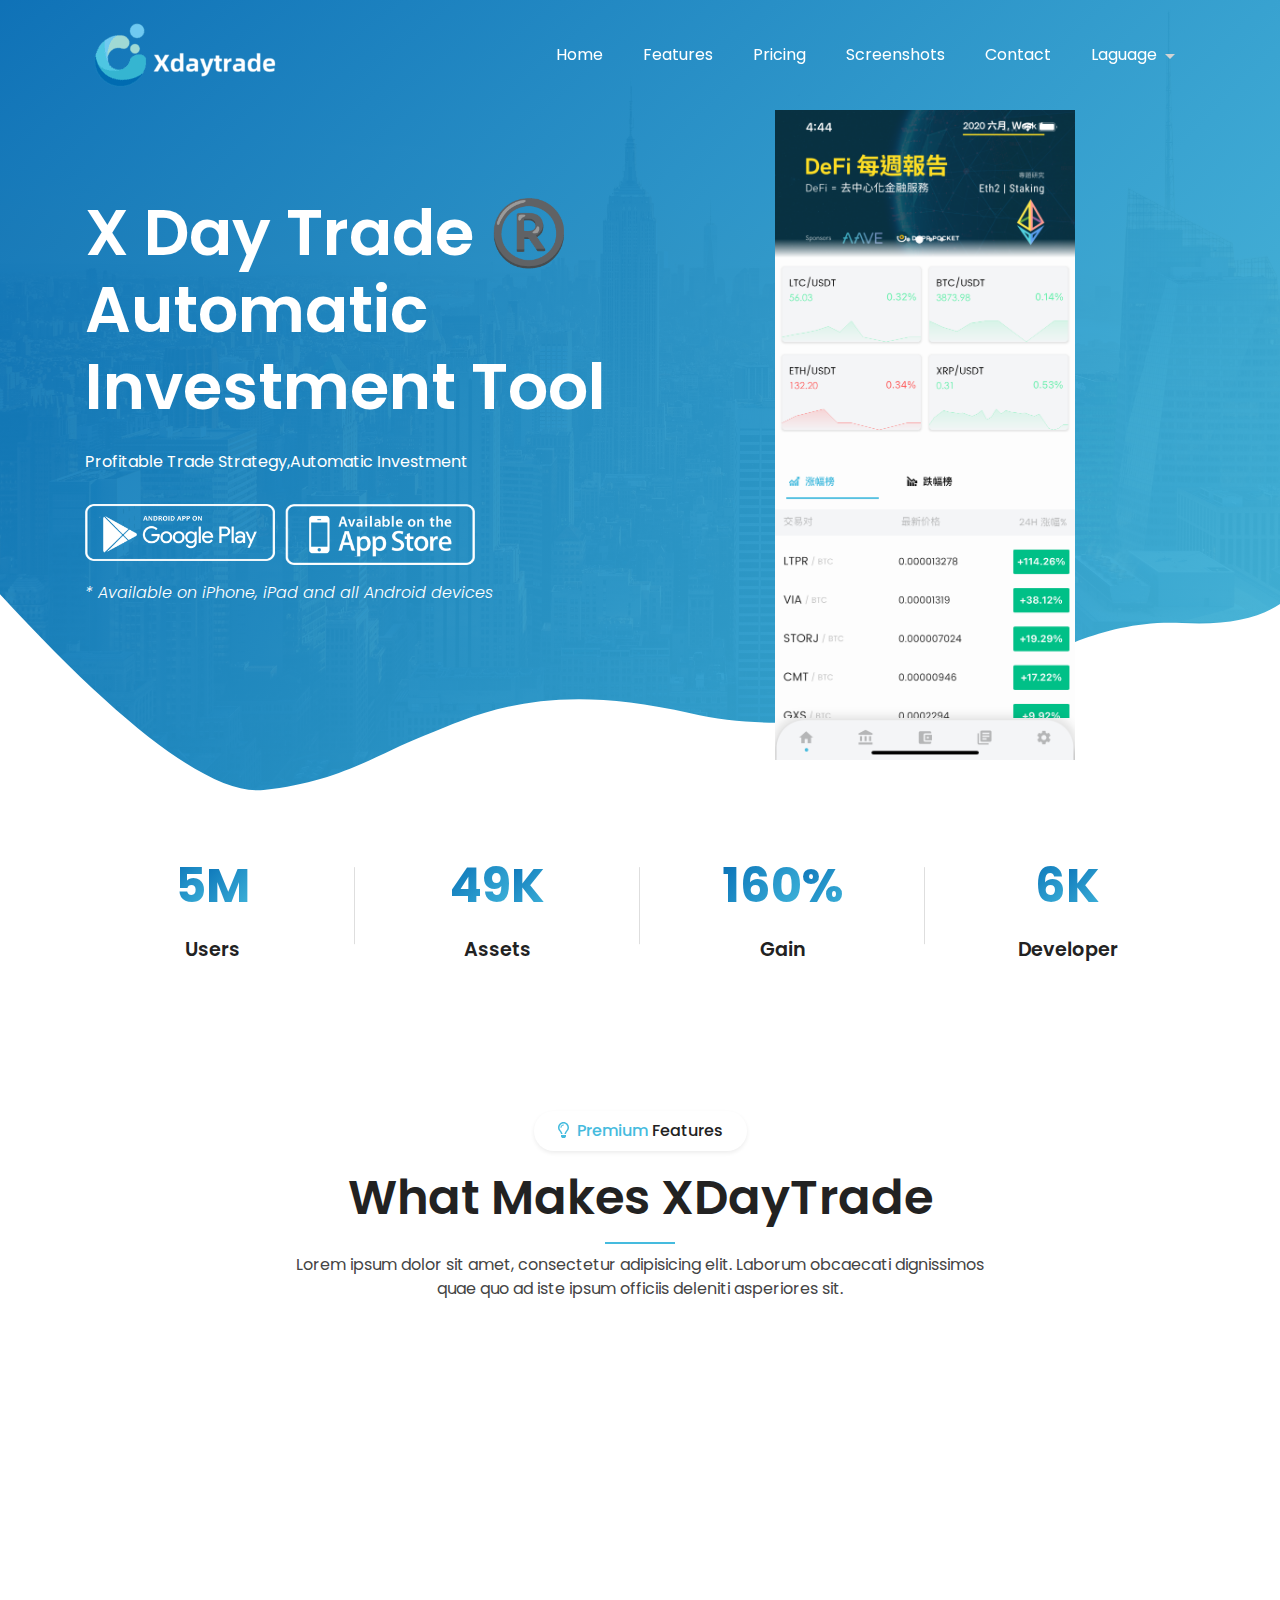
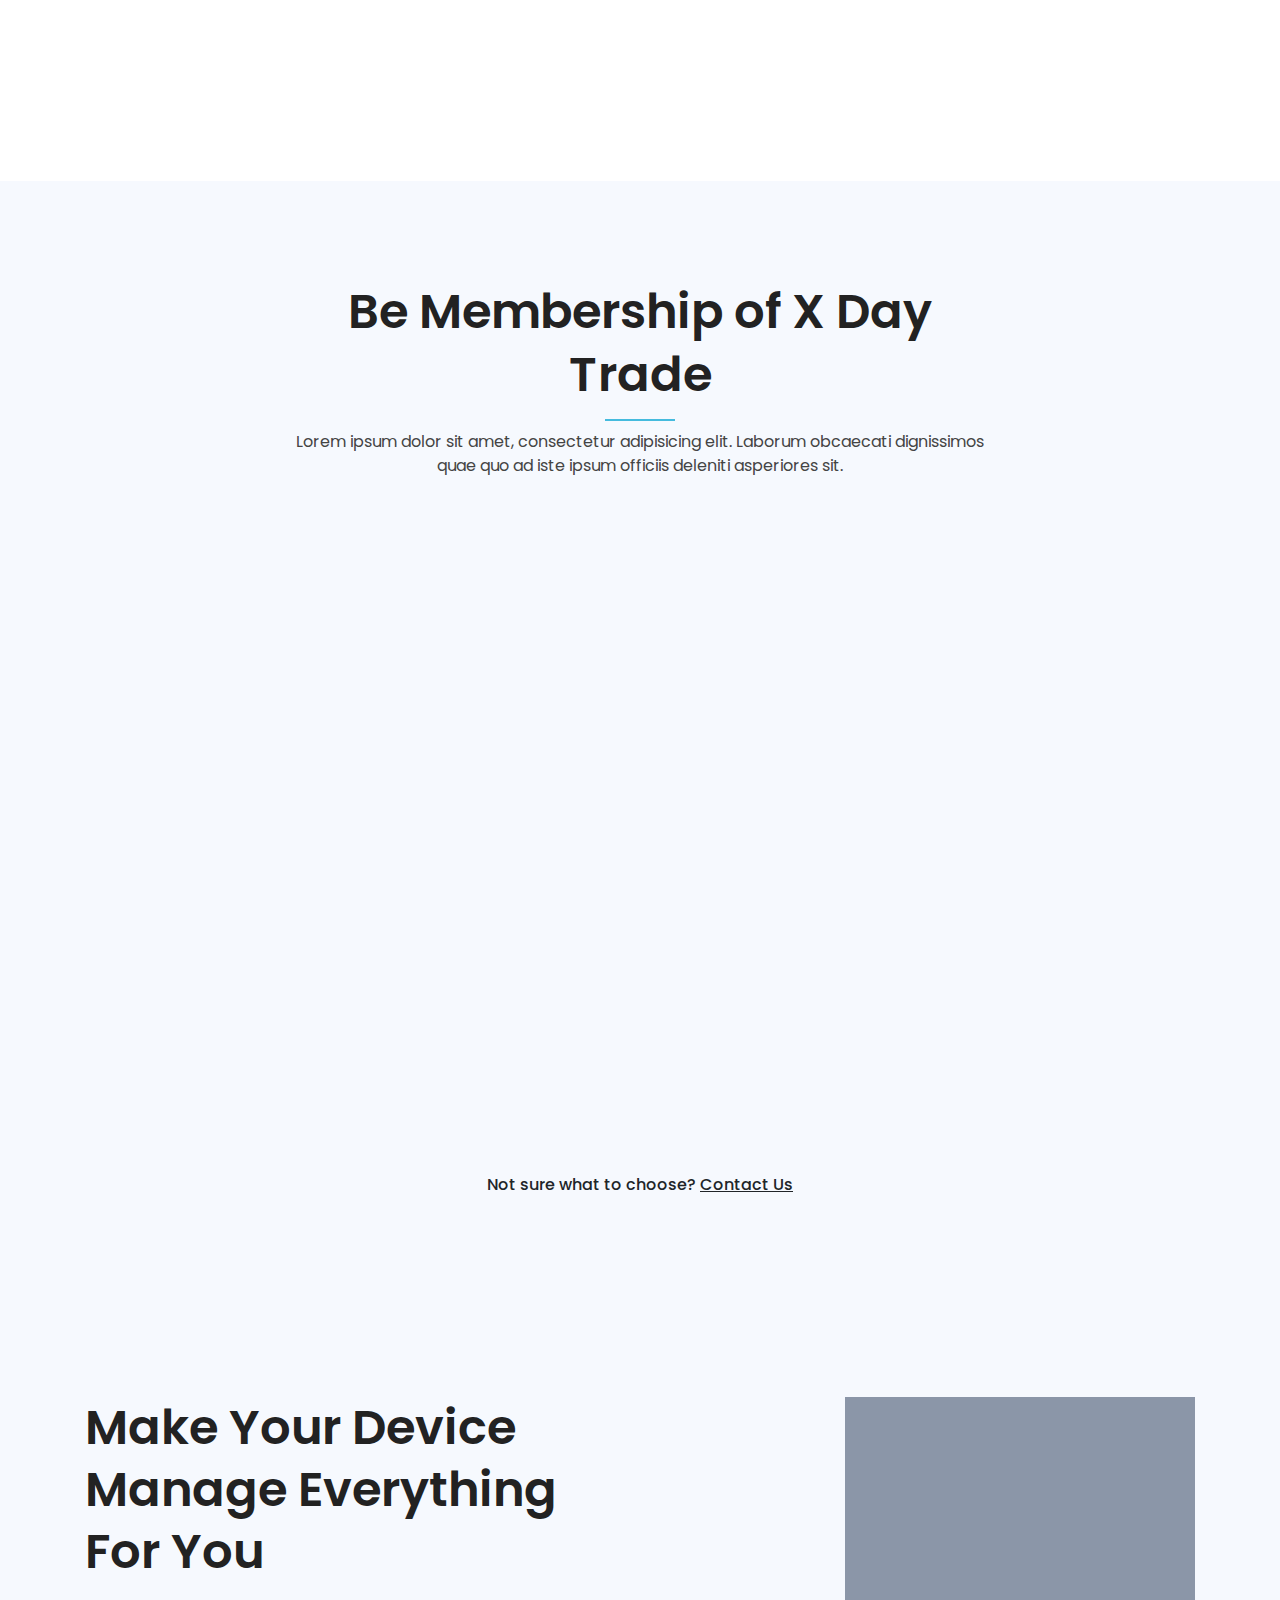
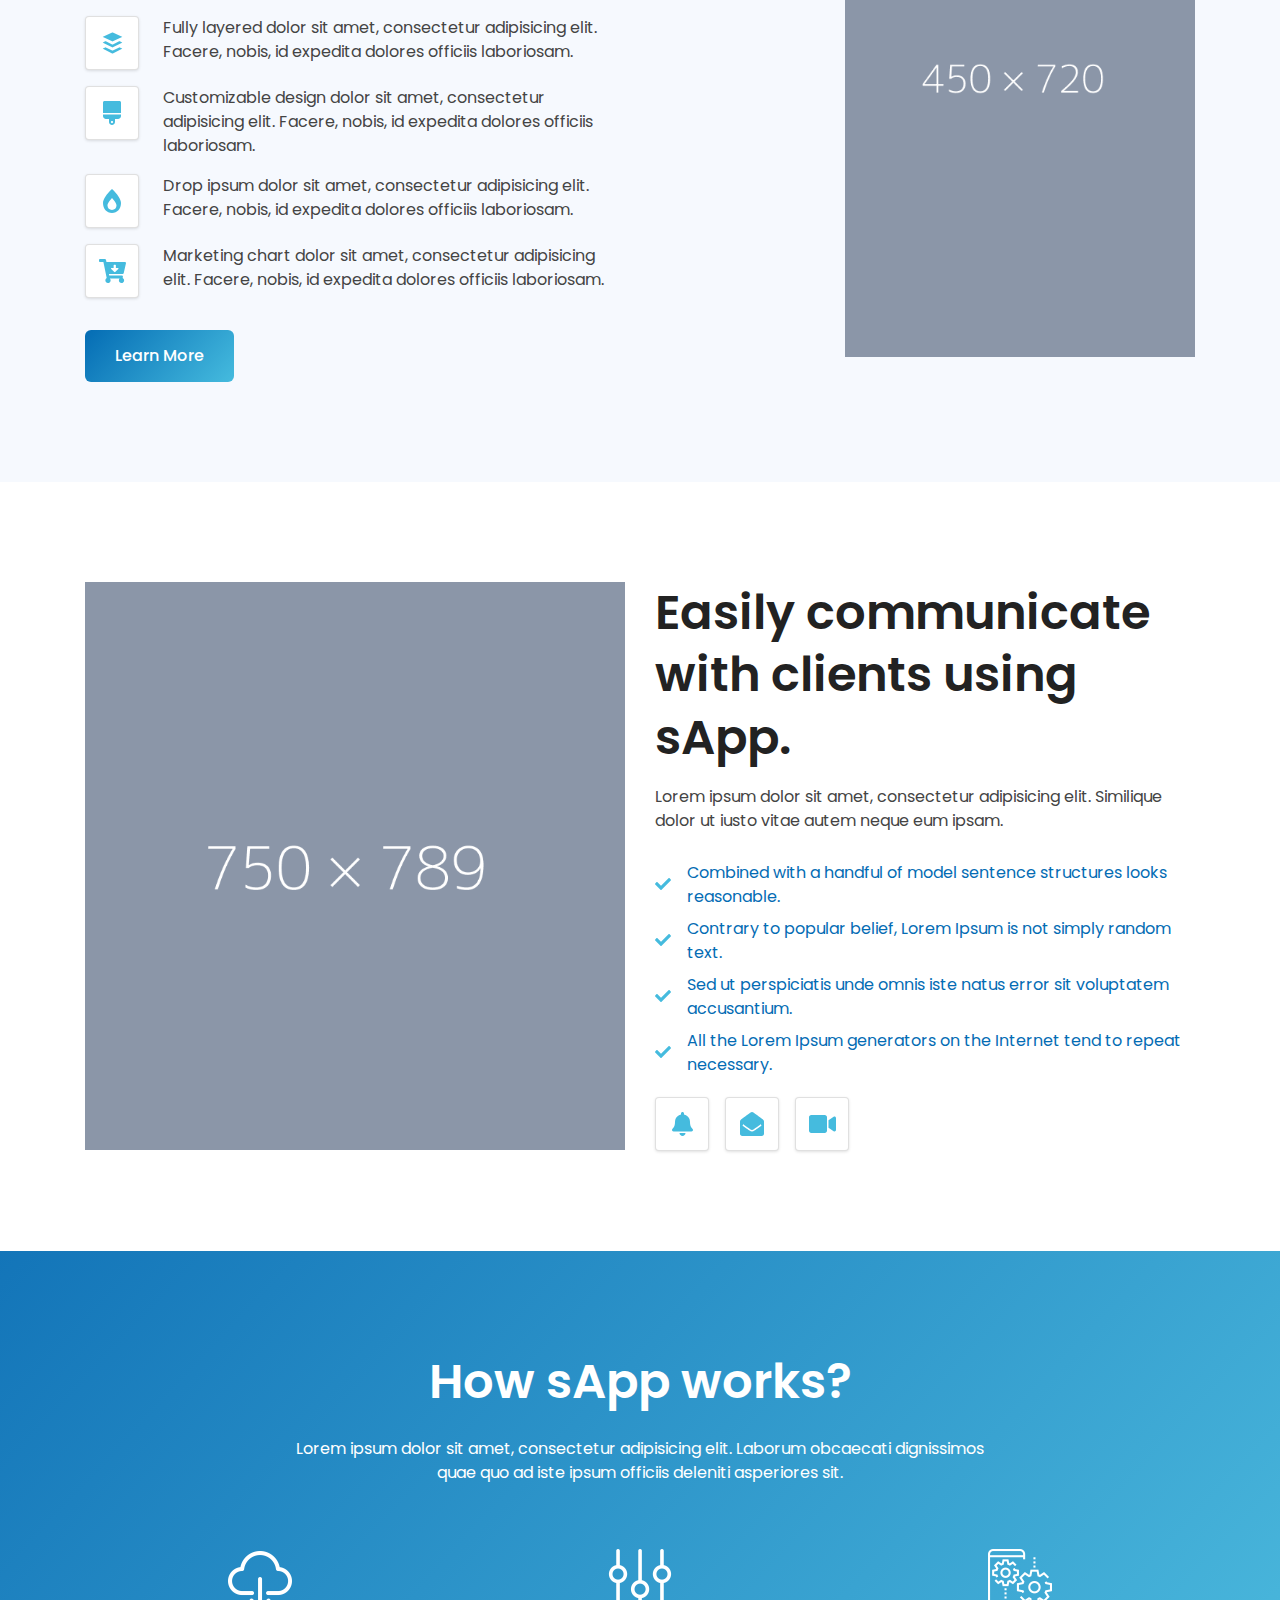
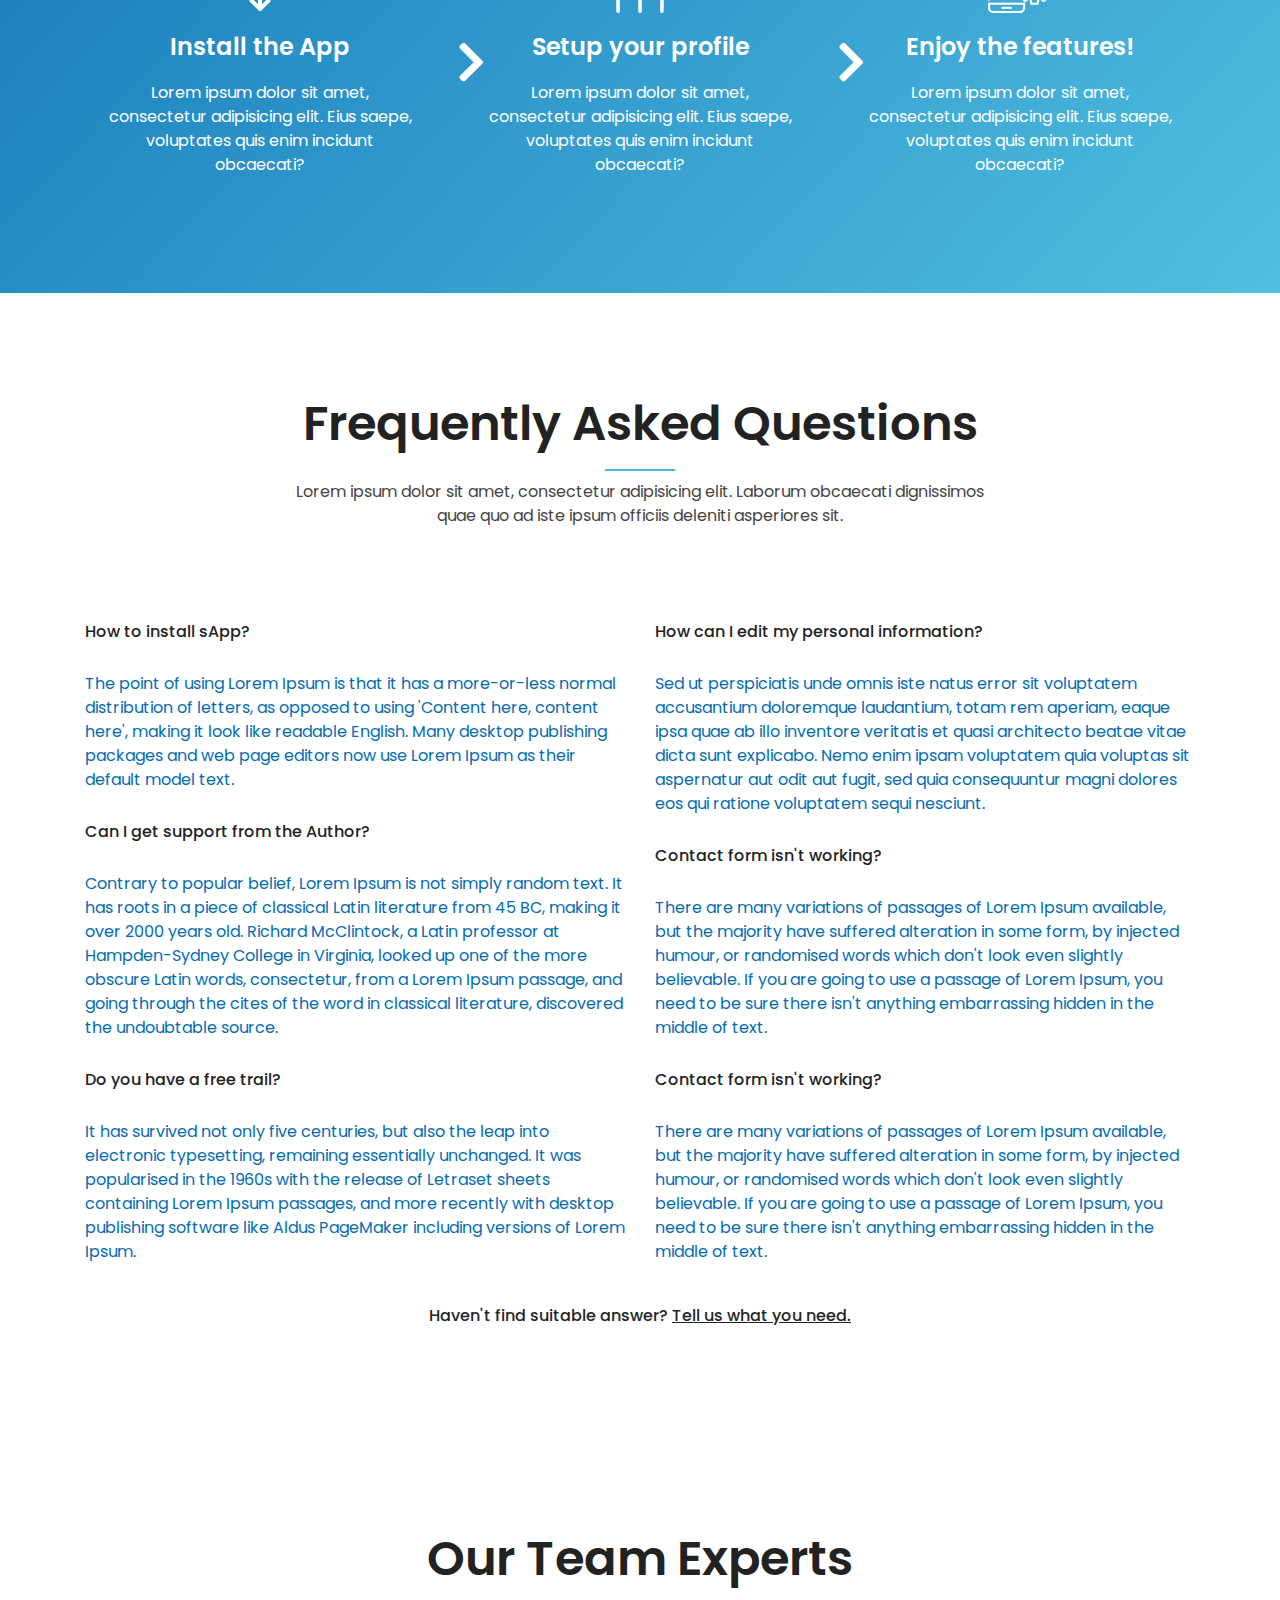
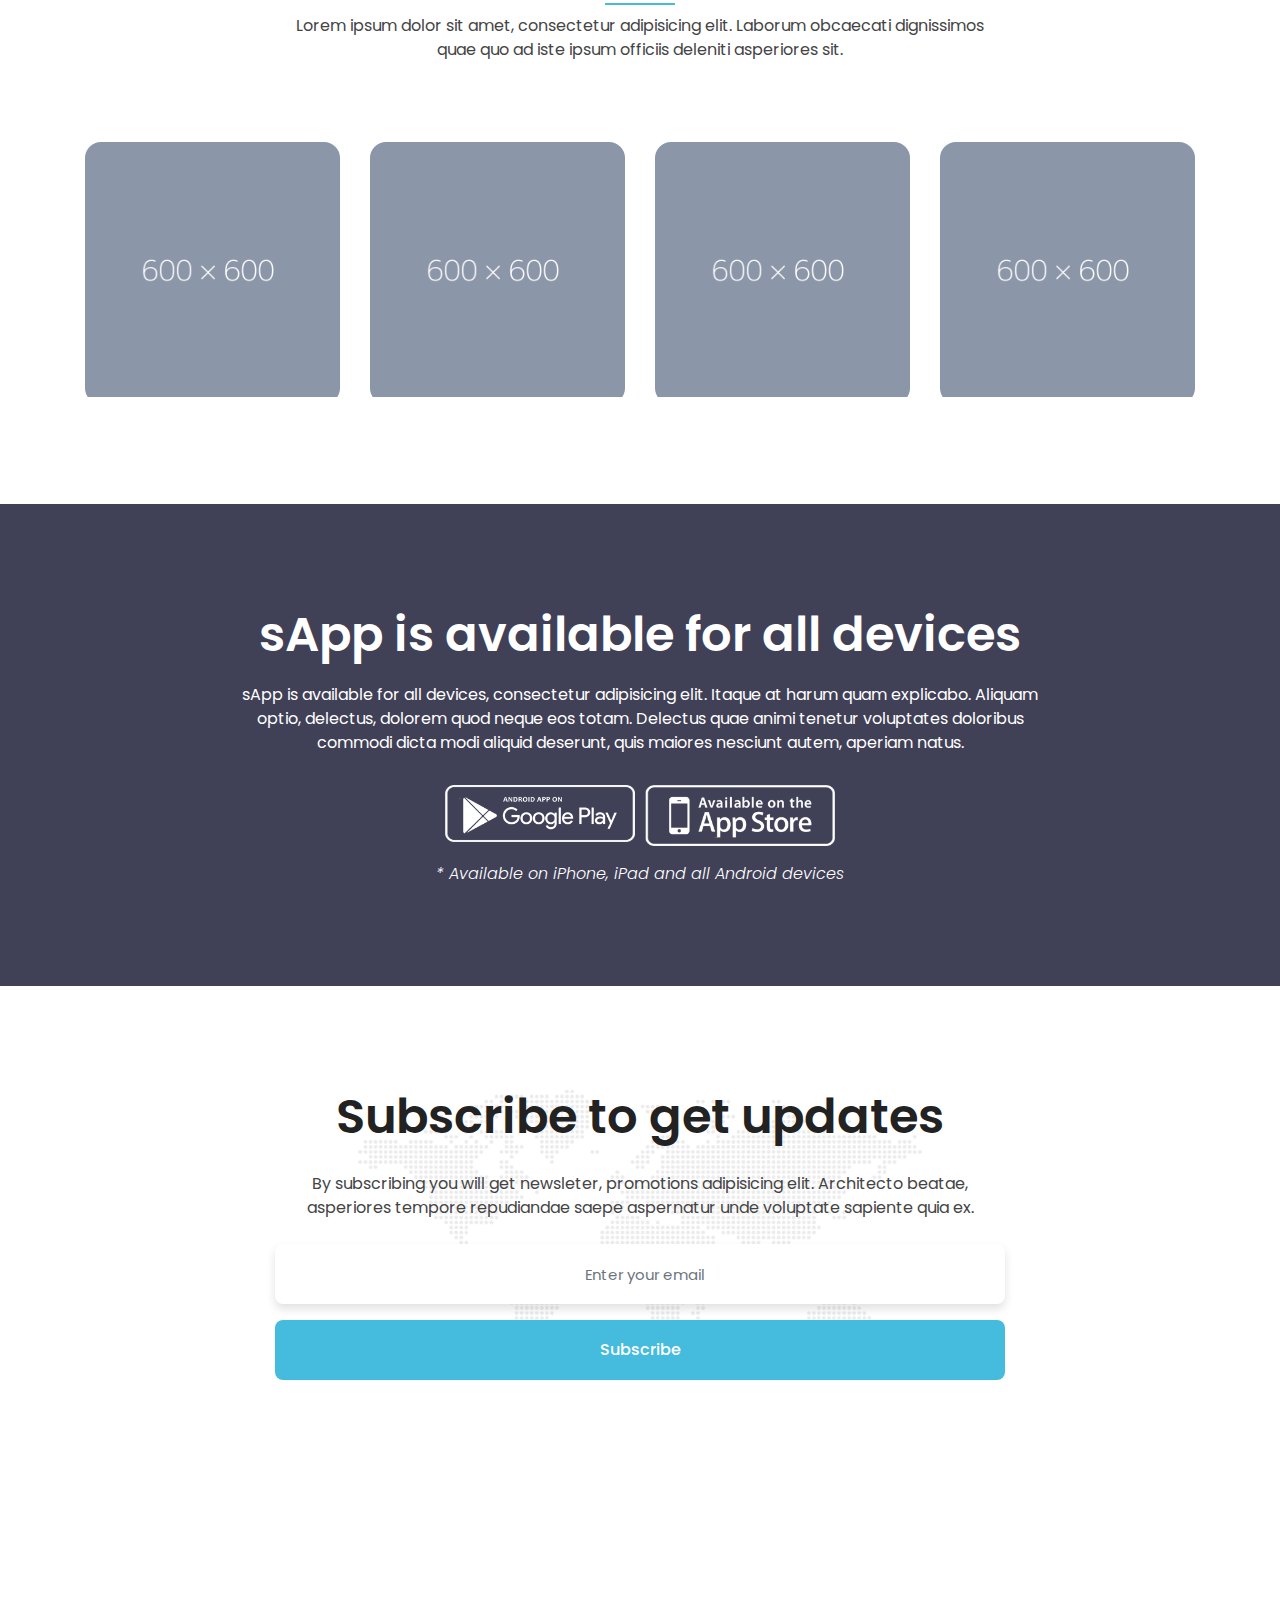
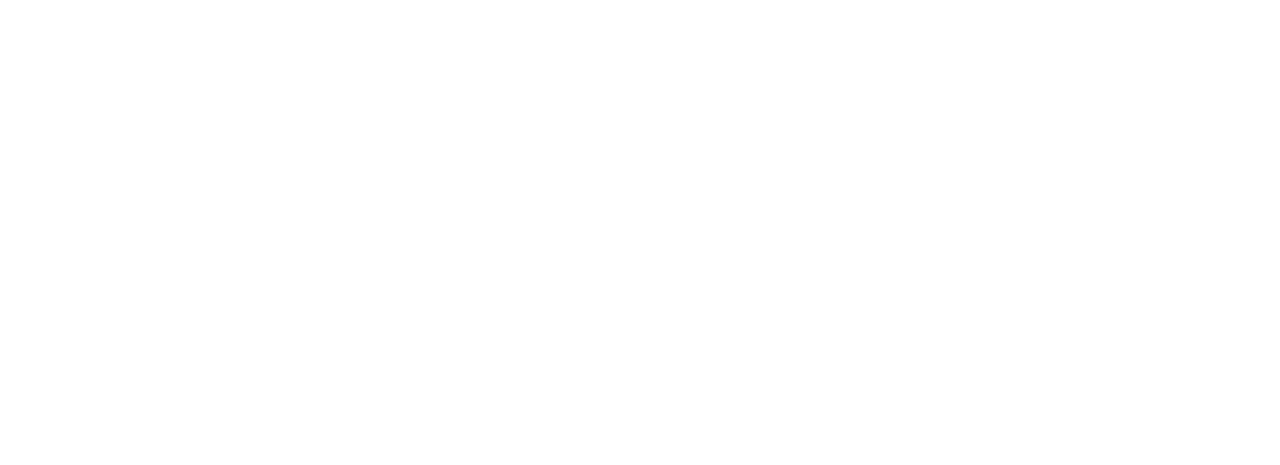
==== commit cb663659: "update" ====
--- a/en/index.html
+++ b/en/index.html
@@ -50,106 +50,39 @@
                     <nav>
                         <ul class="navbar-nav" id="navbar-nav">
                             <li class="nav-item dropdown">
-                                <a class="nav-link dropdown-toggle" href="javascript:;" id="navbarDropdownMenuLink" data-toggle="dropdown" aria-haspopup="true" aria-expanded="false">
-                                    Home
-                                </a>
-                                <ul class="dropdown-menu" aria-labelledby="navbarDropdownMenuLink">
-                                    <li>
-                                        <a class="dropdown-item" href="index.html">Homepage-1</a>
-                                    </li>
-                                </ul>
+                                <a class="nav-link scroll" href="index.html">Home</a>
                             </li>
                             <li class="nav-item">
                                 <a class="nav-link scroll" href="#features">Features</a>
-                            </li>
-                            <li class="nav-item dropdown">
-                                <a class="nav-link dropdown-toggle" href="javascript:;" id="navbarDropdownMenuLink" data-toggle="dropdown" aria-haspopup="true" aria-expanded="false">
-                                    Pages
-                                </a>
-                                <ul class="dropdown-menu" aria-labelledby="navbarDropdownMenuLink">
-                                    <li class="dropdown-submenu"><a class="dropdown-item dropdown-toggle" href="javascript:;">Inner Pages<span class="badge badge-pill badge-warning ml-2">New</span></a>
-                                        <ul class="dropdown-menu">
-                                            <li>
-                                                <a class="dropdown-item" href="pricing.html">Pricing</a>
-                                            </li>
-                                            <li>
-                                                <a class="dropdown-item" href="download.html">Download</a>
-                                            </li>
-                                            <li>
-                                                <a class="dropdown-item" href="newsletter.html">Newsletter</a>
-                                            </li>
-                                            <li>
-                                                <a class="dropdown-item" href="thank-you.html">Thank you</a>
-                                            </li>
-                                            <li>
-                                                <a class="dropdown-item" href="coming-soon.html">Coming Soon</a>
-                                            </li>
-                                            <li>
-                                                <a class="dropdown-item" href="404.html">404</a>
-                                            </li>
-                                        </ul>
-                                    </li>
-                                    <li class="dropdown-submenu"><a class="dropdown-item dropdown-toggle" href="javascript:;">Blog Pages</a>
-                                        <ul class="dropdown-menu">
-                                            <li>
-                                                <a class="dropdown-item" href="blog-two-column.html">Blog- 2 Column</a>
-                                            </li>
-                                            <li>
-                                                <a class="dropdown-item" href="blog-three-column.html">Blog- 3 Column</a>
-                                            </li>
-                                            <li>
-                                                <a class="dropdown-item" href="blog-left-sidebar.html">Blog- Left Sidebar</a>
-                                            </li>
-                                            <li>
-                                                <a class="dropdown-item" href="blog-right-sidebar.html">Blog- Right Sidebar</a>
-                                            </li>
-                                        </ul>
-                                    </li>
-                                    <li class="dropdown-submenu"><a class="dropdown-item dropdown-toggle" href="javascript:;">Blog Details</a>
-                                        <ul class="dropdown-menu">
-                                            <li>
-                                                <a class="dropdown-item" href="blog-details-left-sidebar.html">Blog Details- Left Sidebar</a>
-                                            </li>
-                                            <li>
-                                                <a class="dropdown-item" href="blog-details-right-sidebar.html">Blog Details- Right Sidebar</a>
-                                            </li>
-                                        </ul>
-                                    </li>
-                                    <li class="dropdown-submenu"><a class="dropdown-item dropdown-toggle" href="javascript:;">Accounts<span class="badge badge-pill badge-warning ml-2">New</span></a>
-                                        <ul class="dropdown-menu">
-                                            <li>
-                                                <a class="dropdown-item" href="login.html">Login</a>
-                                            </li>
-                                            <li>
-                                                <a class="dropdown-item" href="signup.html">Signup</a>
-                                            </li>
-                                            <li>
-                                                <a class="dropdown-item" href="forgot.html">Reset Password</a>
-                                            </li>
-                                        </ul>
-                                    </li>
-                                    <li>
-                                        <a class="dropdown-item" href="reviews.html">Reviews</a>
-                                    </li>
-                                    <li>
-                                        <a class="dropdown-item" href="faq.html">FAQ</a>
-                                    </li>
-                                    <li>
-                                        <a class="dropdown-item" href="contact.html">Contact</a>
-                                    </li>
-                                    <li>
-                                        <a class="dropdown-item disabled" href="#">More Coming Soon</a>
-                                    </li>
-                                </ul>
-                            </li>
-                            <li class="nav-item">
-                                <a class="nav-link scroll" href="#screenshots">Screenshots</a>
                             </li>
                             <li class="nav-item">
                                 <a class="nav-link scroll" href="#pricing">Pricing</a>
                             </li>
                             <li class="nav-item">
+                                <a class="nav-link scroll" href="#screenshots">Screenshots</a>
+                            </li>
+
+                            <li class="nav-item">
                                 <a class="nav-link scroll" href="#contact">Contact</a>
+                            </li>
+                            <li class="nav-item dropdown">
+                                <a class="nav-link dropdown-toggle" href="javascript:;" id="navbarDropdownMenuLink" data-toggle="dropdown" aria-haspopup="true" aria-expanded="false">
+                                    Laguage
+                                </a>
+                                <ul class="dropdown-menu" aria-labelledby="navbarDropdownMenuLink">
+                                    <li>
+                                        <a class="dropdown-item" href="../zh-simple/index.html">简体中文🇨🇳</a>
+                                    </li>
+                                    <li>
+                                        <a class="dropdown-item" href="../zh-traditional/index.html">繁體中文🇭🇰</a>
+                                    </li>
+                                    <li>
+                                        <a class="dropdown-item" href="../jp/index.html">日本語🇯🇵</a>
+                                    </li>
+                                    <li>
+                                        <a class="dropdown-item" href="contact.html">한국어🇰🇷</a>
+                                    </li>
+                                </ul>
                             </li>
                         </ul>
                     </nav>
@@ -182,7 +115,7 @@
                     <div class="col-12 col-md-5 col-lg-6">
                         <!-- Welcome Thumb -->
                         <div class="welcome-thumb mx-auto" data-aos="fade-left" data-aos-delay="500" data-aos-duration="1000">
-                            <img src="assets/img/welcome/welcome-mockup.png" alt="">
+                            <img src="assets/img/welcome/welcome-mockup.jpg" alt="">
                         </div>
                     </div>
                 </div>
@@ -260,7 +193,7 @@
                                 <span class="text-primary">Premium</span>
                                 Features
                             </span>
-                            <h2>What Makes XDayTrade Different?</h2>
+                            <h2>What Makes XDayTrade</h2>
                             <p class="d-none d-sm-block mt-4">Lorem ipsum dolor sit amet, consectetur adipisicing elit. Laborum obcaecati dignissimos quae quo ad iste ipsum officiis deleniti asperiores sit.</p>
                             <p class="d-block d-sm-none mt-4">Lorem ipsum dolor sit amet, consectetur adipisicing elit. Laborum obcaecati.</p>
                         </div>
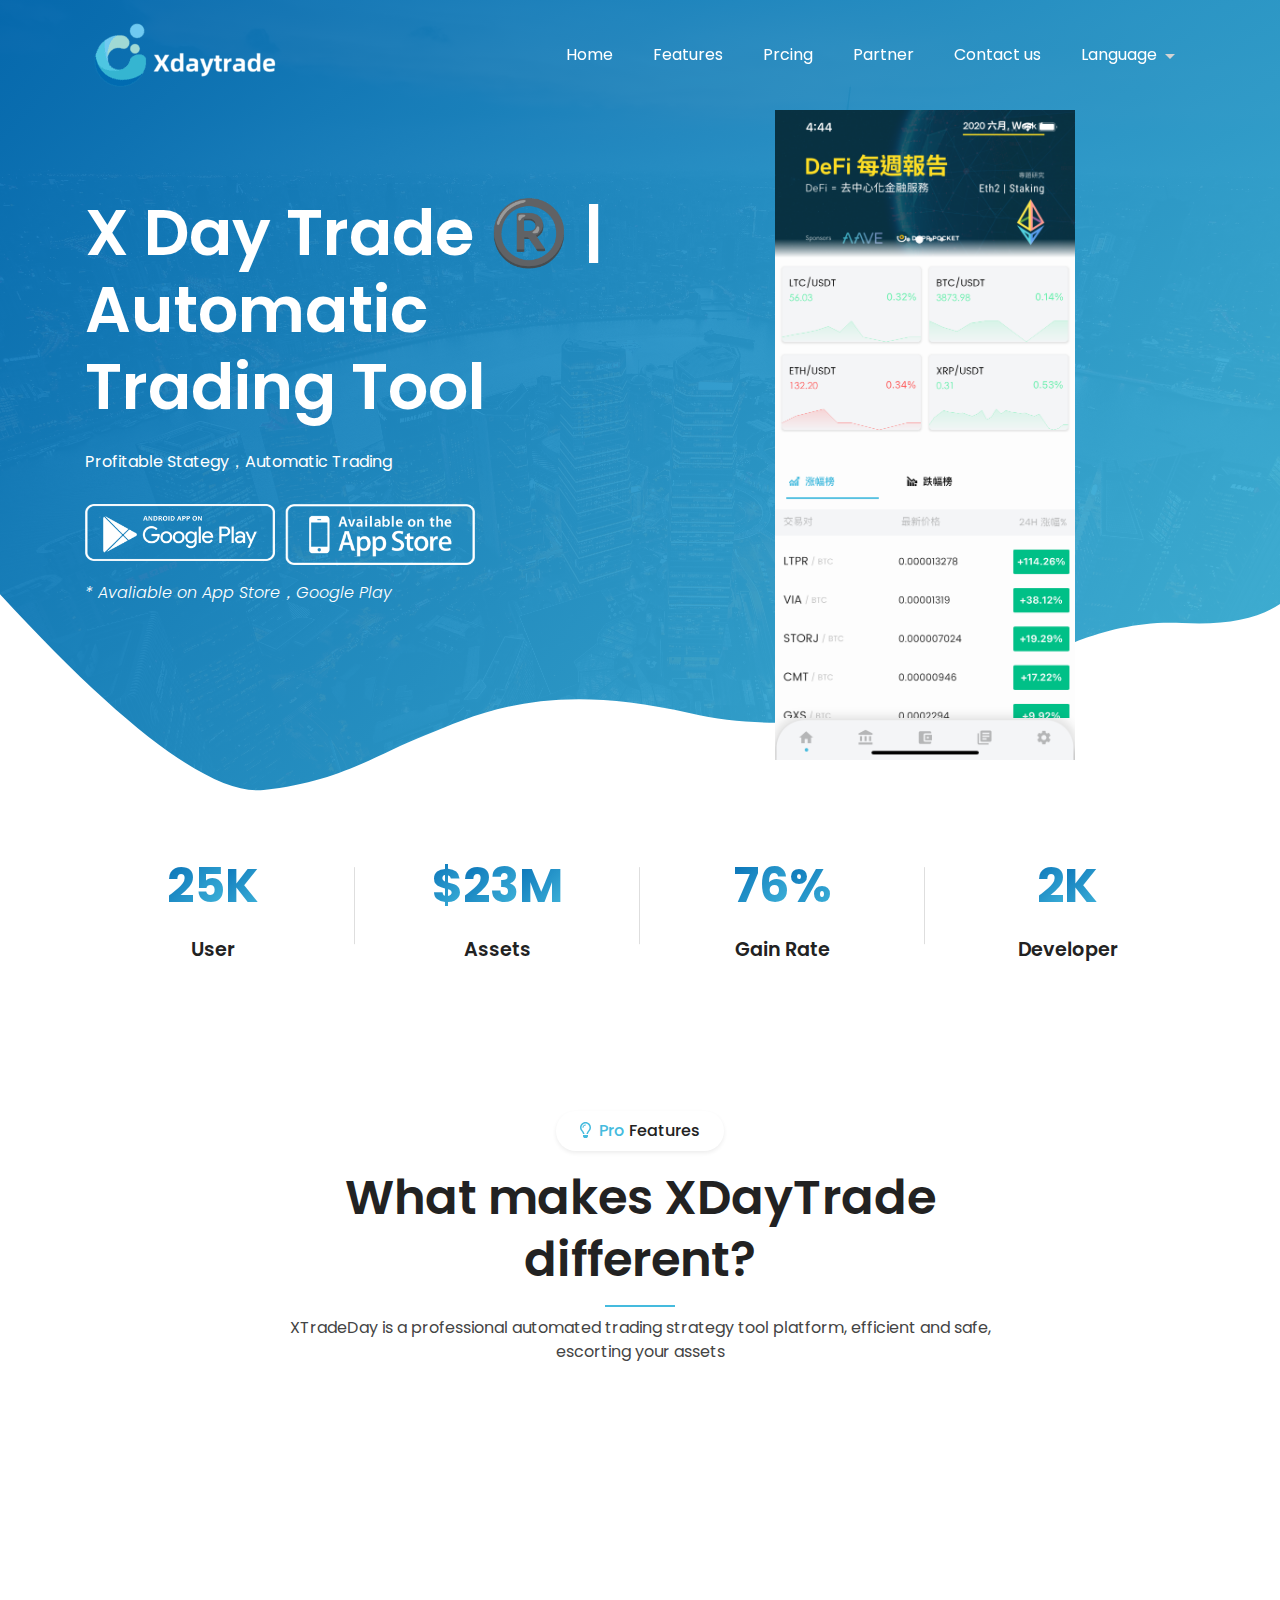
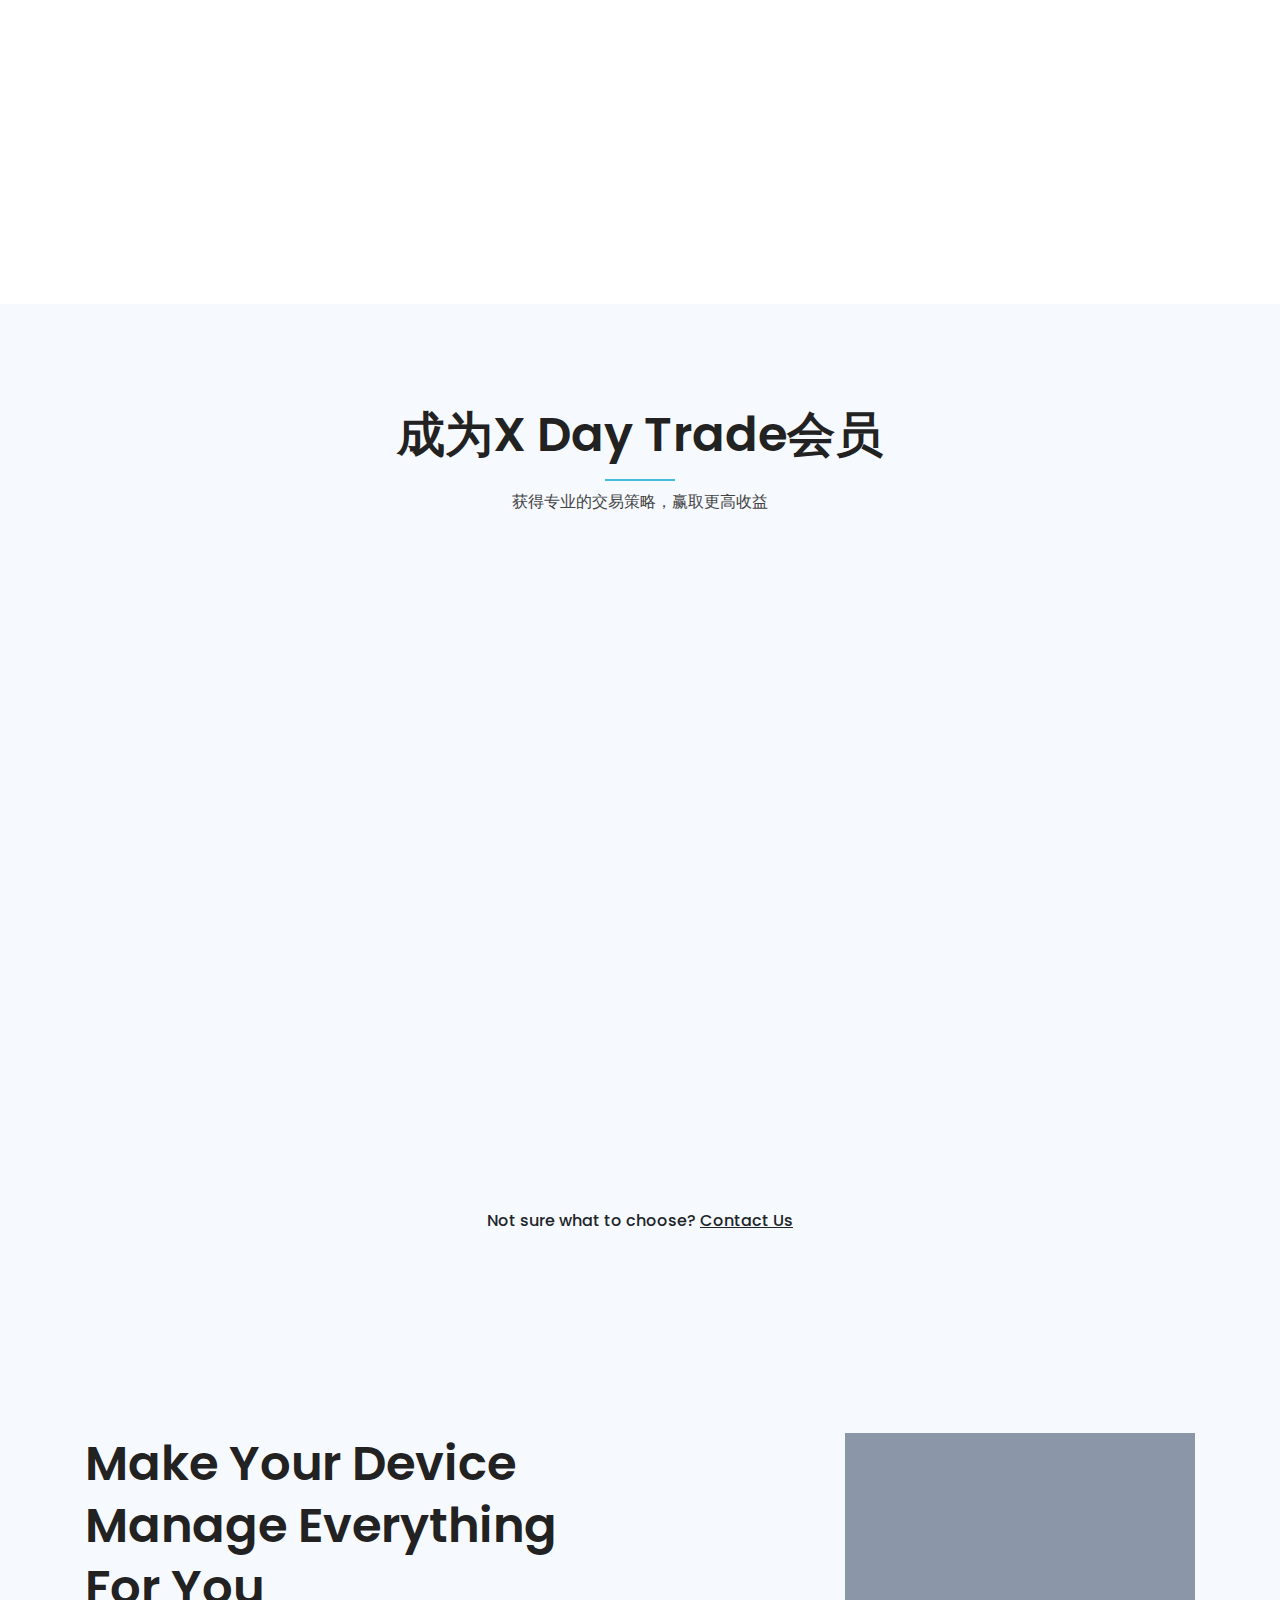
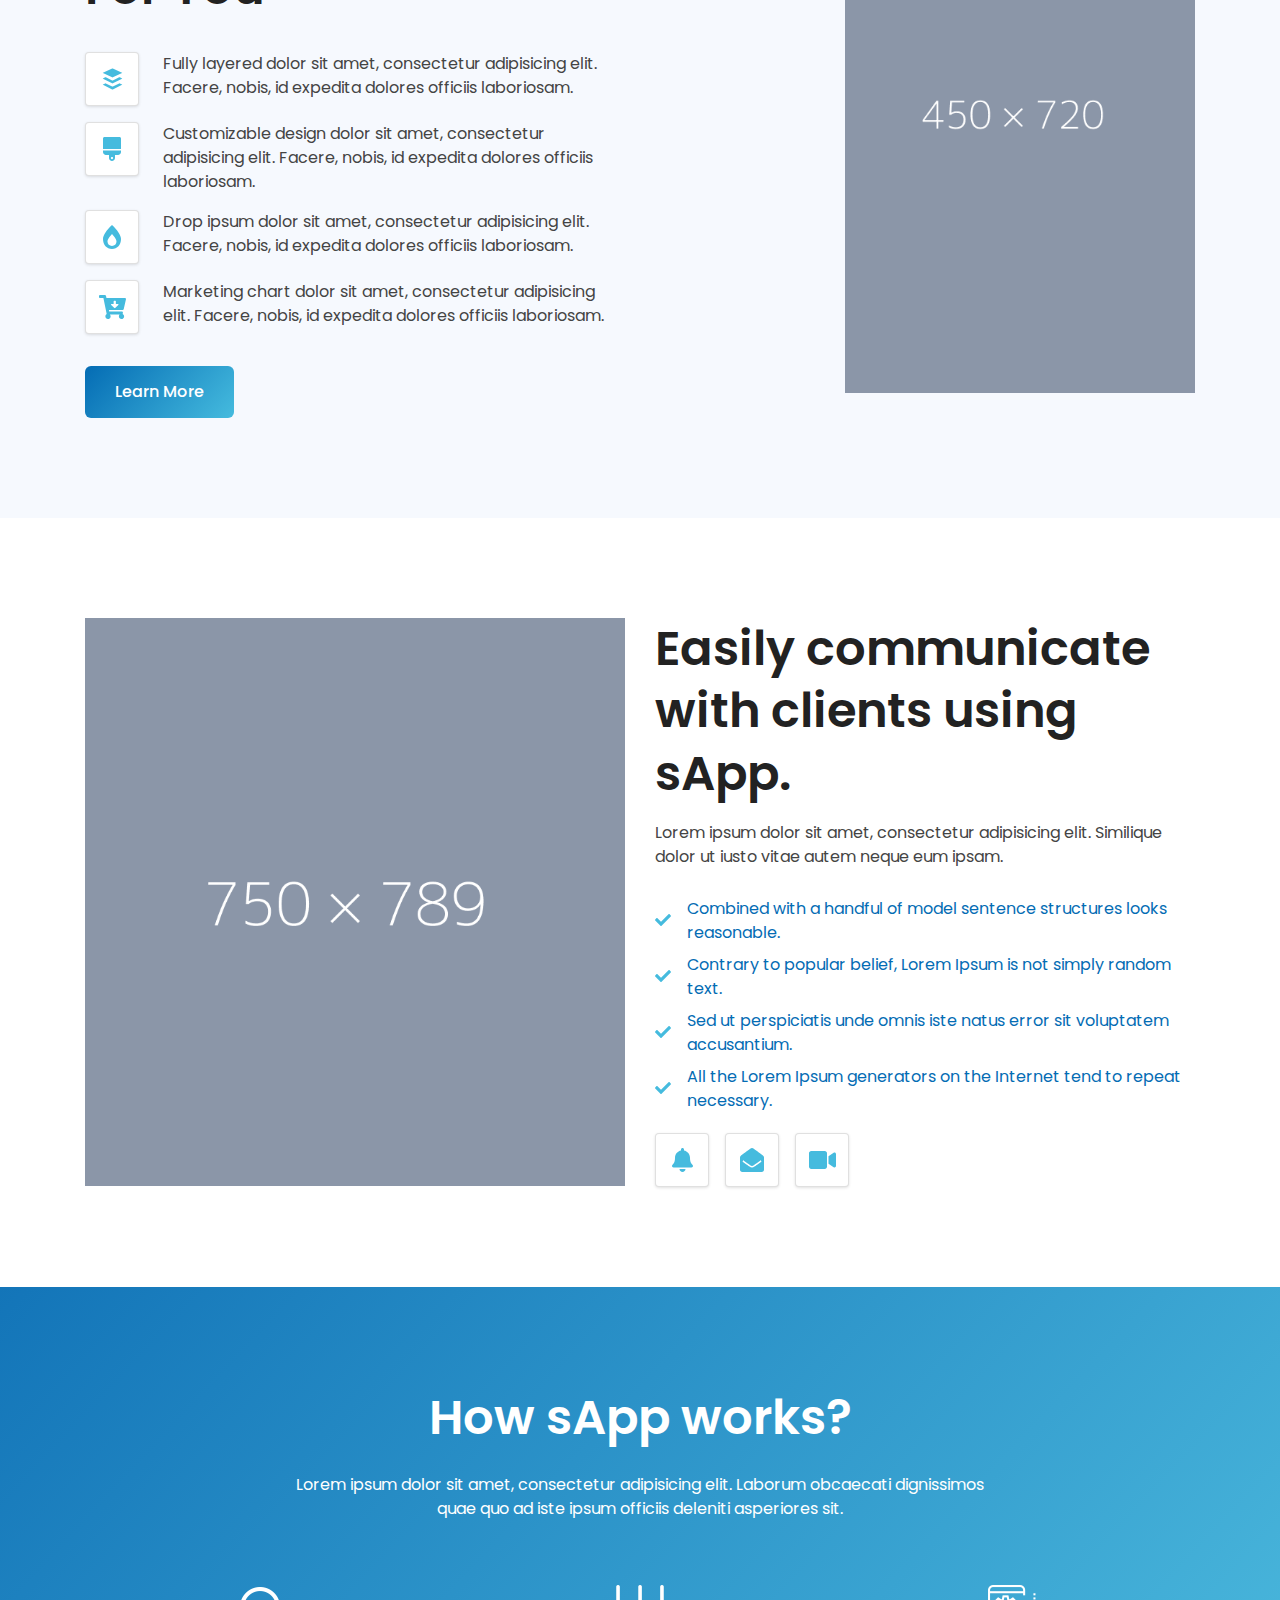
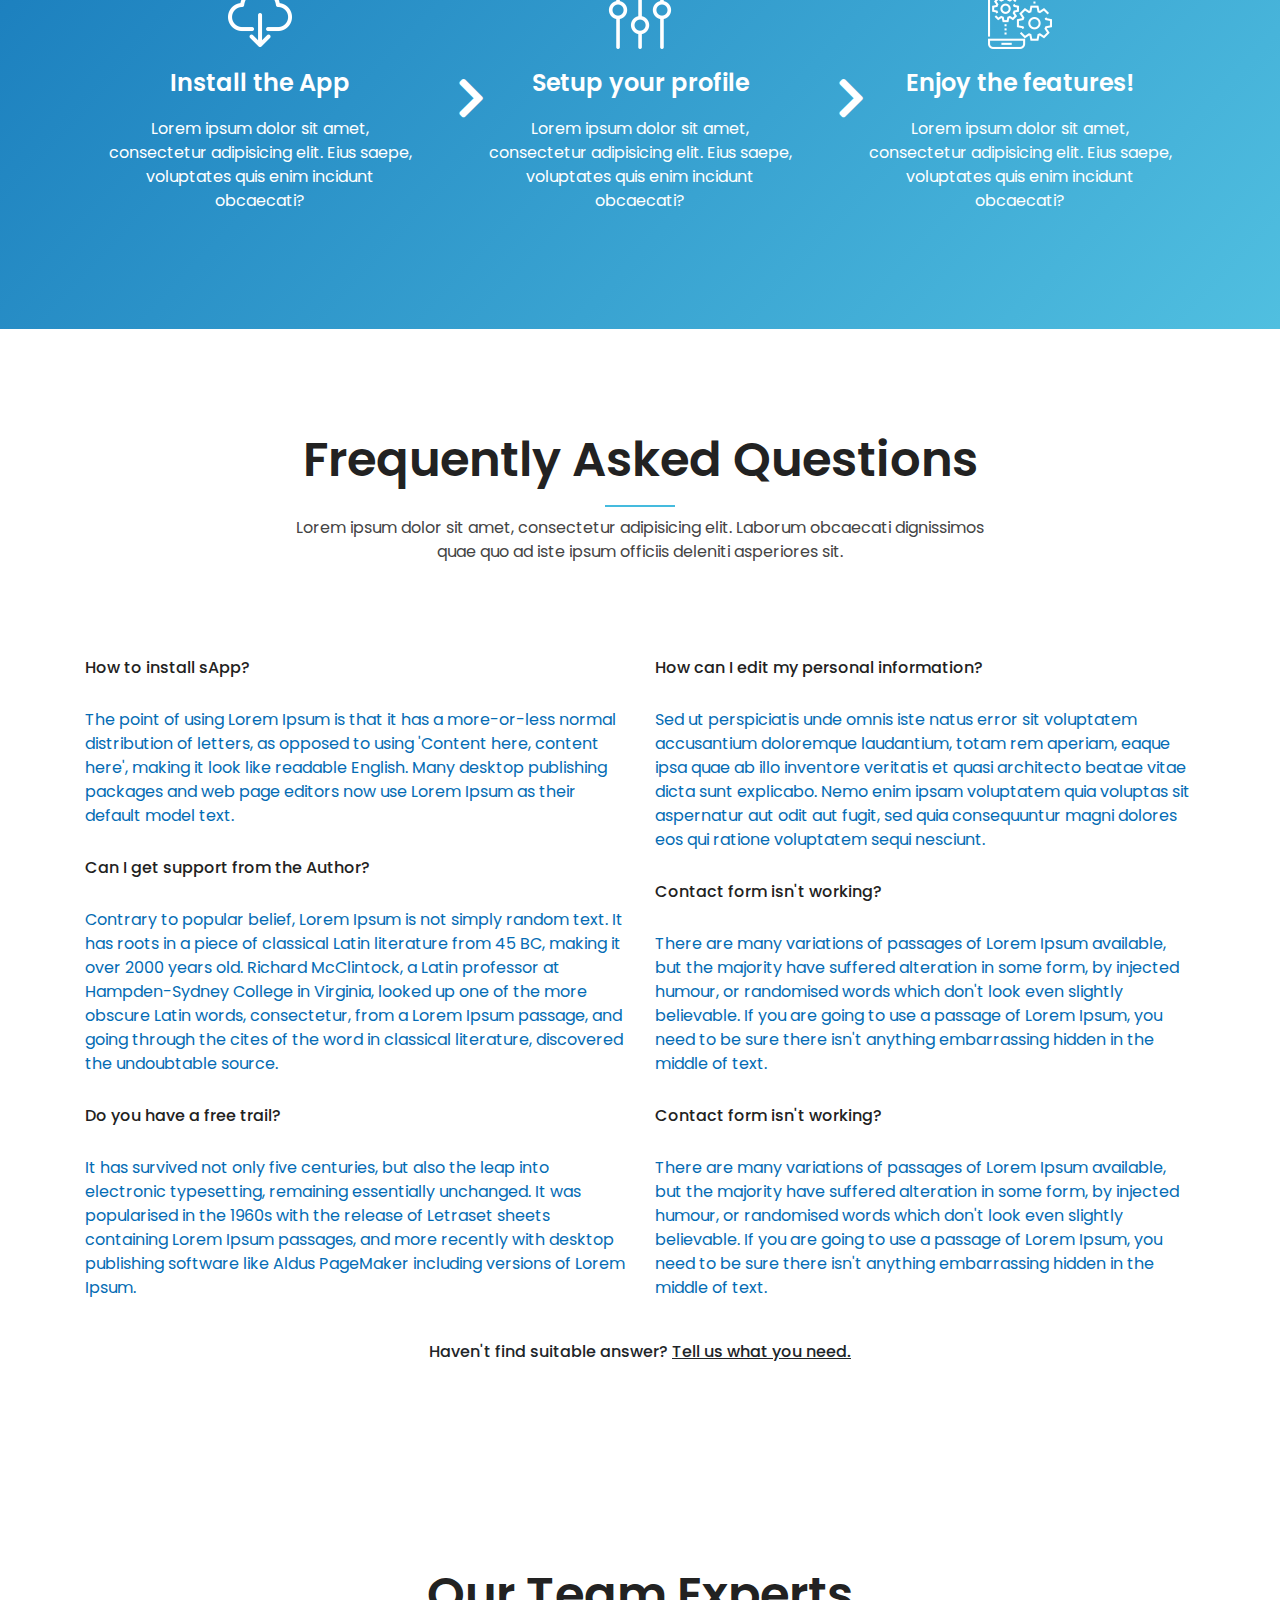
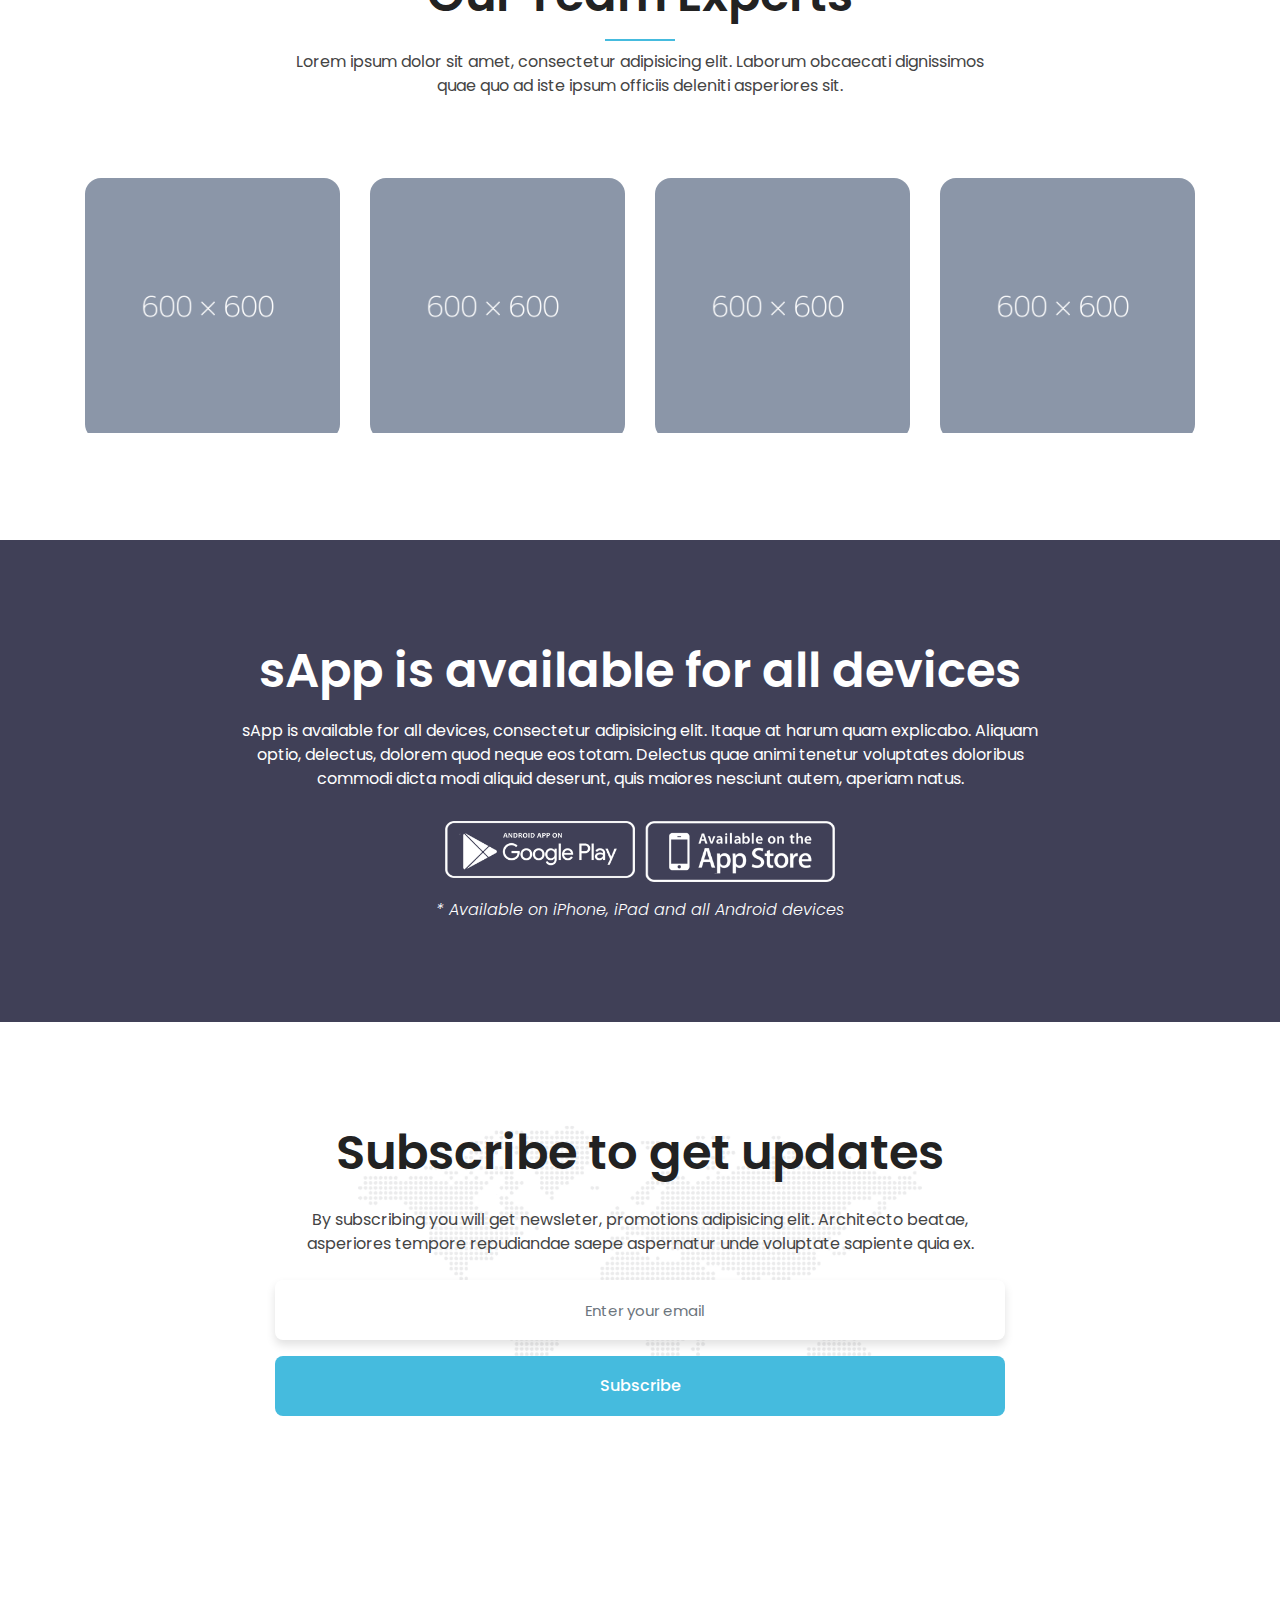
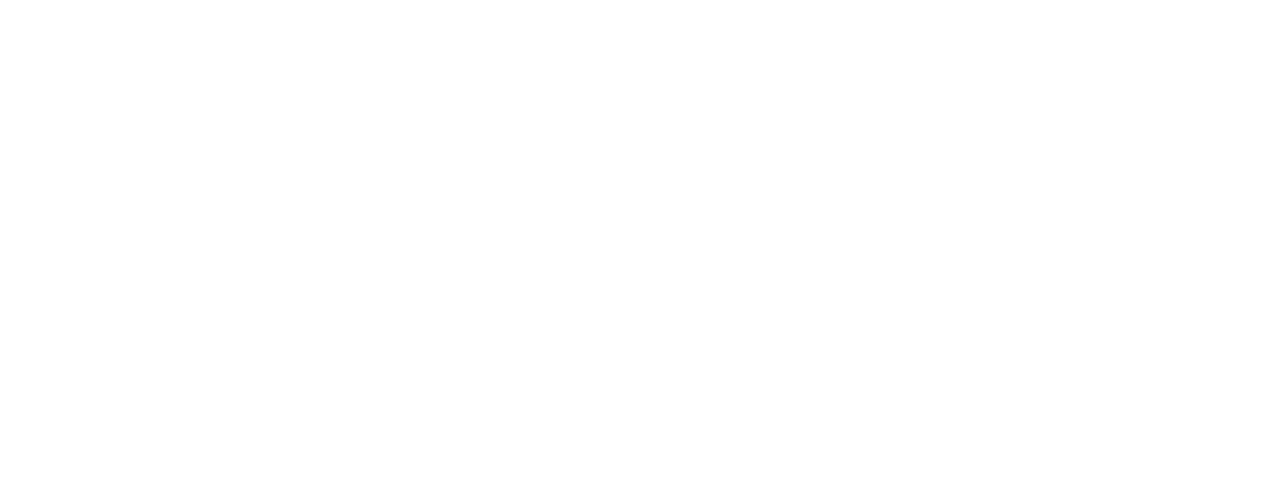
==== commit a9495250: "update" ====
--- a/en/index.html
+++ b/en/index.html
@@ -9,7 +9,7 @@
     <!-- The above 4 meta tags *must* come first in the head; any other head content must come *after* these tags -->
 
     <!-- Title  -->
-    <title>X Day Trade | Automatic Investment Tool</title>
+    <title>X Day Trade | Automatic Trading Tool</title>
 
     <!-- Favicon  -->
     <link rel="icon" href="assets/img/favicon.png">
@@ -56,22 +56,21 @@
                                 <a class="nav-link scroll" href="#features">Features</a>
                             </li>
                             <li class="nav-item">
-                                <a class="nav-link scroll" href="#pricing">Pricing</a>
+                                <a class="nav-link scroll" href="#pricing">Prcing</a>
                             </li>
                             <li class="nav-item">
-                                <a class="nav-link scroll" href="#screenshots">Screenshots</a>
+                                <a class="nav-link scroll" href="#screenshots">Partner</a>
                             </li>
-
                             <li class="nav-item">
-                                <a class="nav-link scroll" href="#contact">Contact</a>
+                                <a class="nav-link scroll" href="#contact">Contact us</a>
                             </li>
                             <li class="nav-item dropdown">
                                 <a class="nav-link dropdown-toggle" href="javascript:;" id="navbarDropdownMenuLink" data-toggle="dropdown" aria-haspopup="true" aria-expanded="false">
-                                    Laguage
+                                    Language
                                 </a>
                                 <ul class="dropdown-menu" aria-labelledby="navbarDropdownMenuLink">
                                     <li>
-                                        <a class="dropdown-item" href="../zh-simple/index.html">简体中文🇨🇳</a>
+                                        <a class="dropdown-item" href="../en/index.html">English🇺🇸</a>
                                     </li>
                                     <li>
                                         <a class="dropdown-item" href="../zh-traditional/index.html">繁體中文🇭🇰</a>
@@ -80,7 +79,7 @@
                                         <a class="dropdown-item" href="../jp/index.html">日本語🇯🇵</a>
                                     </li>
                                     <li>
-                                        <a class="dropdown-item" href="contact.html">한국어🇰🇷</a>
+                                        <a class="dropdown-item" href="../kr/index.html">한국어🇰🇷</a>
                                     </li>
                                 </ul>
                             </li>
@@ -98,8 +97,8 @@
                     <!-- Welcome Intro Start -->
                     <div class="col-12 col-md-7 col-lg-6">
                         <div class="welcome-intro">
-                            <h1 class="text-white">X Day Trade ®️ Automatic Investment Tool</h1>
-                            <p class="text-white my-4">Profitable Trade Strategy,Automatic Investment</p>
+                            <h1 class="text-white">X Day Trade ®️ | Automatic Trading Tool</h1>
+                            <p class="text-white my-4">Profitable Stategy，Automatic Trading</p>
                             <!-- Store Buttons -->
                             <div class="button-group store-buttons d-flex">
                                 <a href="#">
@@ -109,7 +108,7 @@
                                     <img src="assets/img/icon/app-store.png" alt="">
                                 </a>
                             </div>
-                            <span class="d-inline-block text-white fw-3 font-italic mt-3">* Available on iPhone, iPad and all Android devices</span>
+                            <span class="d-inline-block text-white fw-3 font-italic mt-3">* Avaliable on App Store，Google Play</span>
                         </div>
                     </div>
                     <div class="col-12 col-md-5 col-lg-6">
@@ -144,16 +143,16 @@
                         <div class="counter-inner p-3 p-md-0">
                             <!-- Counter Item -->
                             <div class="counter-item d-inline-block mb-3">
-                                <span class="counter fw-7">10</span><span class="fw-7">M</span>
-                            </div>
-                            <h5>Users</h5>
+                                <span class="counter fw-7">100</span><span class="fw-7">K</span>
+                            </div>
+                            <h5>User</h5>
                         </div>
                     </div>
                     <div class="col-5 col-sm-3 single-counter text-center">
                         <div class="counter-inner p-3 p-md-0">
                             <!-- Counter Item -->
                             <div class="counter-item d-inline-block mb-3">
-                                <span class="counter fw-7">99</span><span class="fw-7">K</span>
+                                <span class="fw-7">$</span><span class="counter fw-7">99</span><span class="fw-7">M</span>
                             </div>
                             <h5>Assets</h5>
                         </div>
@@ -164,7 +163,7 @@
                             <div class="counter-item d-inline-block mb-3">
                                 <span class="counter fw-7">320</span><span class="fw-7">%</span>
                             </div>
-                            <h5>Gain</h5>
+                            <h5>Gain Rate</h5>
                         </div>
                     </div>
                     <div class="col-5 col-sm-3 single-counter text-center">
@@ -190,12 +189,12 @@
                         <div class="section-heading text-center">
                             <span class="d-inline-block rounded-pill shadow-sm fw-5 px-4 py-2 mb-3">
                                 <i class="far fa-lightbulb text-primary mr-1"></i>
-                                <span class="text-primary">Premium</span>
+                                <span class="text-primary">Pro</span>
                                 Features
                             </span>
-                            <h2>What Makes XDayTrade</h2>
-                            <p class="d-none d-sm-block mt-4">Lorem ipsum dolor sit amet, consectetur adipisicing elit. Laborum obcaecati dignissimos quae quo ad iste ipsum officiis deleniti asperiores sit.</p>
-                            <p class="d-block d-sm-none mt-4">Lorem ipsum dolor sit amet, consectetur adipisicing elit. Laborum obcaecati.</p>
+                            <h2>What makes XDayTrade different?</h2>
+                            <p class="d-none d-sm-block mt-4">XTradeDay is a professional automated trading strategy tool platform, efficient and safe, escorting your assets</p>
+                            <p class="d-block d-sm-none mt-4"></p>
                         </div>
                     </div>
                 </div>
@@ -209,8 +208,8 @@
                             </div>
                             <!-- Icon Text -->
                             <div class="icon-text">
-                                <h3 class="mb-2">Fully functional</h3>
-                                <p>Lorem ipsum dolor sit amet, consectetur adipisicing elit. Veritatis culpa expedita dignissimos.</p>
+                                <h3 class="mb-2">Fully Functional trading</h3>
+                                <p>Fully automated trading using quantitative and AI algorithms, using JP Morgen trading algorithm system, professional trading operations</p>
                             </div>
                         </div>
                     </div>
@@ -223,8 +222,8 @@
                             </div>
                             <!-- Icon Text -->
                             <div class="icon-text">
-                                <h3 class="mb-2">Live Chat</h3>
-                                <p>Lorem ipsum dolor sit amet, consectetur adipisicing elit. Veritatis culpa expedita dignissimos.</p>
+                                <h3 class="mb-2">Real-time Updates</h3>
+                                <p>Real-time updates of the transaction process, allowing you to monitor the status of your assets at any time</p>
                             </div>
                         </div>
                     </div>
@@ -237,8 +236,8 @@
                             </div>
                             <!-- Icon Text -->
                             <div class="icon-text">
-                                <h3 class="mb-2">Secure Data</h3>
-                                <p>Lorem ipsum dolor sit amet, consectetur adipisicing elit. Veritatis culpa expedita dignissimos.</p>
+                                <h3 class="mb-2">Asset Security</h3>
+                                <p>XDayTrade uses Swiss bank SWISS encryption algorithm and polymorphic encryption algorithm to protect your assets</p>
                             </div>
                         </div>
                     </div>
@@ -254,8 +253,8 @@
                             <div class="col-12 col-md-10 col-lg-8">
                                 <!-- Section Heading -->
                                 <div class="section-heading text-center">
-                                    <h2>Be Membership of X Day Trade</h2>
-                                    <p class="d-none d-sm-block mt-4">Lorem ipsum dolor sit amet, consectetur adipisicing elit. Laborum obcaecati dignissimos quae quo ad iste ipsum officiis deleniti asperiores sit.</p>
+                                    <h2>成为X Day Trade会员</h2>
+                                    <p class="d-none d-sm-block mt-4">获得专业的交易策略，赢取更高收益</p>
                                     <p class="d-block d-sm-none mt-4">Lorem ipsum dolor sit amet, consectetur adipisicing elit. Laborum obcaecati.</p>
                                 </div>
                             </div>
@@ -272,7 +271,7 @@
                                             </div>
                                             <!-- Plan Title -->
                                             <div class="plan-title my-2 my-sm-3">
-                                                <h4 class="text-uppercase">Basic</h4>
+                                                <h4 class="text-uppercase">入门版</h4>
                                             </div>
                                             <!-- Plan Price -->
                                             <div class="plan-price pb-2 pb-sm-3">
@@ -289,7 +288,7 @@
                                             </div>
                                             <!-- Plan Button -->
                                             <div class="plan-button">
-                                                <button id="basic-plan-btn" class="btn mt-4">Subscribe</button>
+                                                <button id="basic-plan-btn" class="btn mt-4">订阅</button>
                                             </div>
                                         </div>
                                     </div>
@@ -302,14 +301,14 @@
                                             </div>
                                             <!-- Plan Title -->
                                             <div class="plan-title my-2 my-sm-3">
-                                                <h4 class="text-uppercase">Pro</h4>
+                                                <h4 class="text-uppercase">专业版</h4>
                                             </div>
                                             <!-- Plan Price -->
                                             <div class="plan-price pb-2 pb-sm-3">
                                                 <h2 class="fw-7"><small class="fw-6">$</small>499</h2>
                                             </div>
                                             <!-- Plan Description -->
-                                            <div class="plan-description">
+                                            <div class="plandescription">
                                                 <ul class="plan-features">
                                                     <li class="border-top py-3">10GB Linux Web Space</li>
                                                     <li class="border-top py-3">50 MySQL Databases</li>
@@ -319,7 +318,7 @@
                                             </div>
                                             <!-- Plan Button -->
                                             <div class="plan-button">
-                                                <a href="#" class="btn mt-4">Subscribe</a>
+                                                <a href="#" class="btn mt-4">订阅</a>
                                             </div>
                                         </div>
                                     </div>
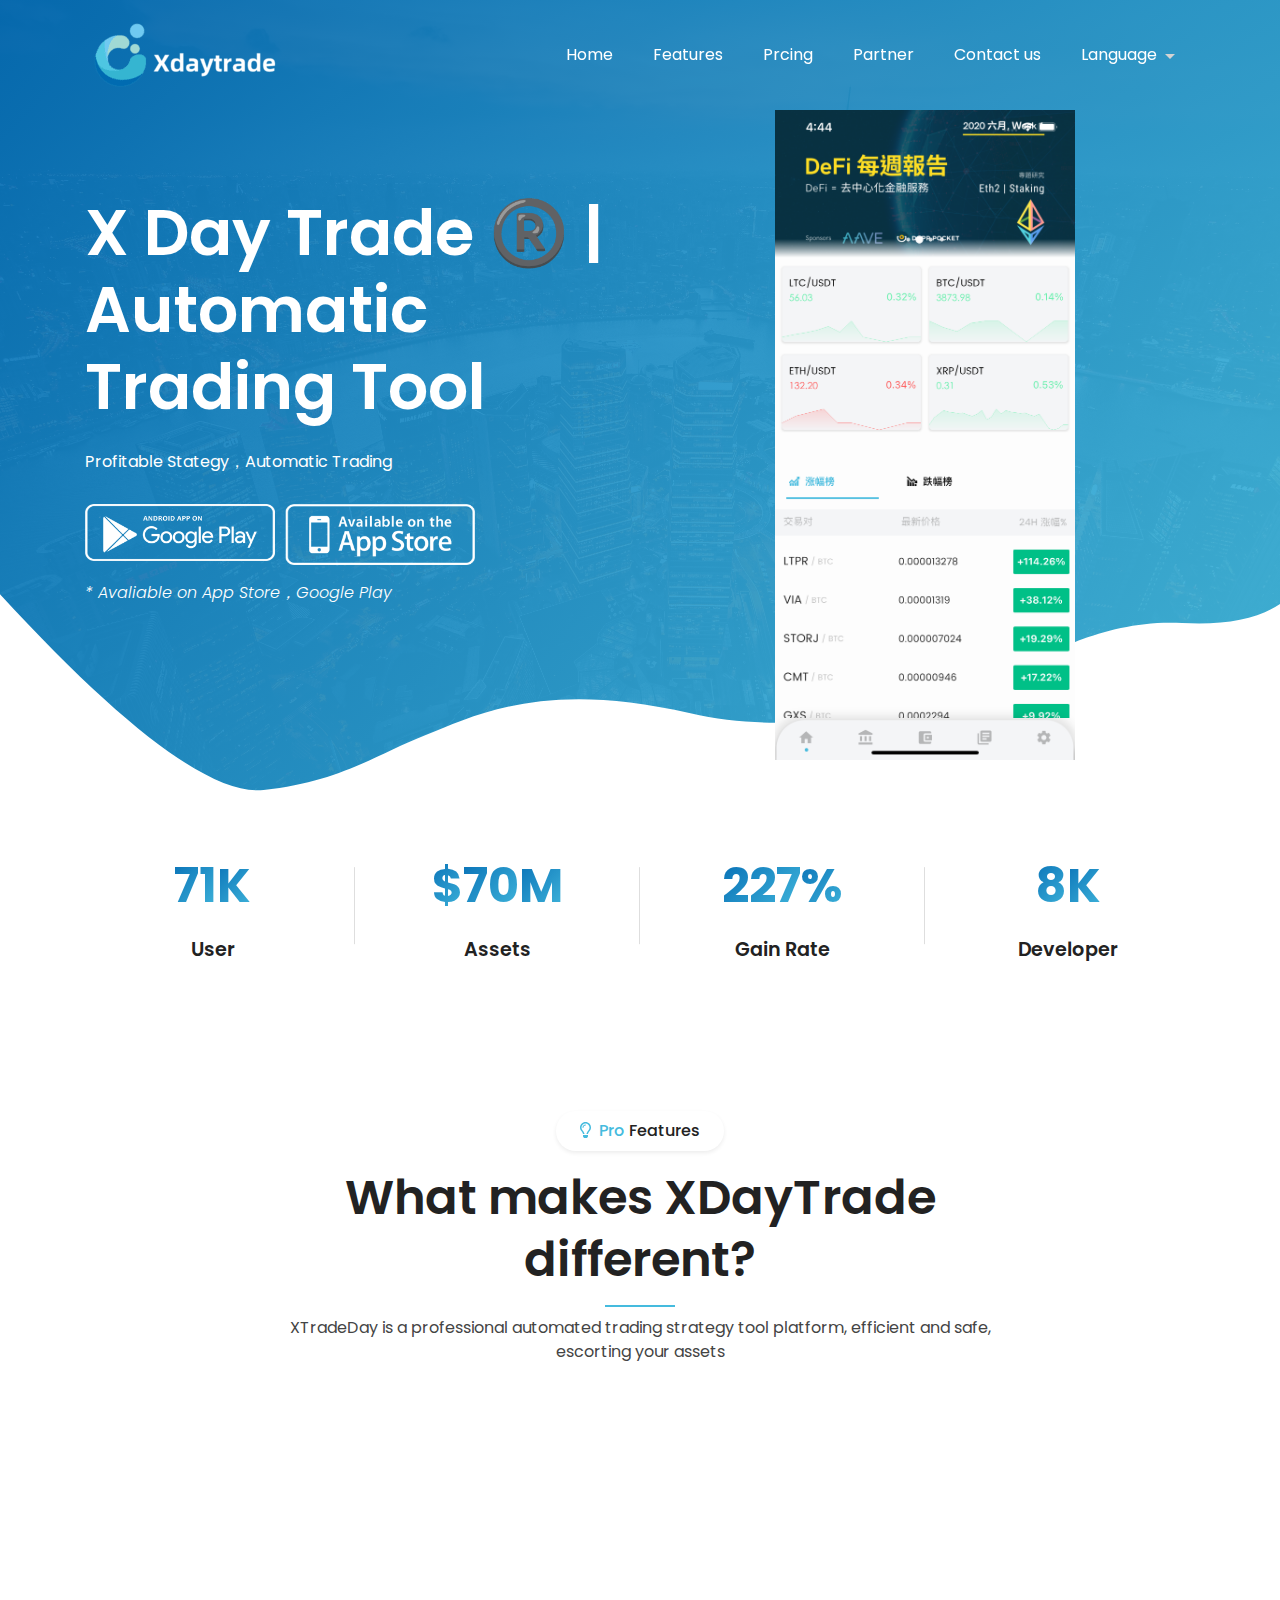
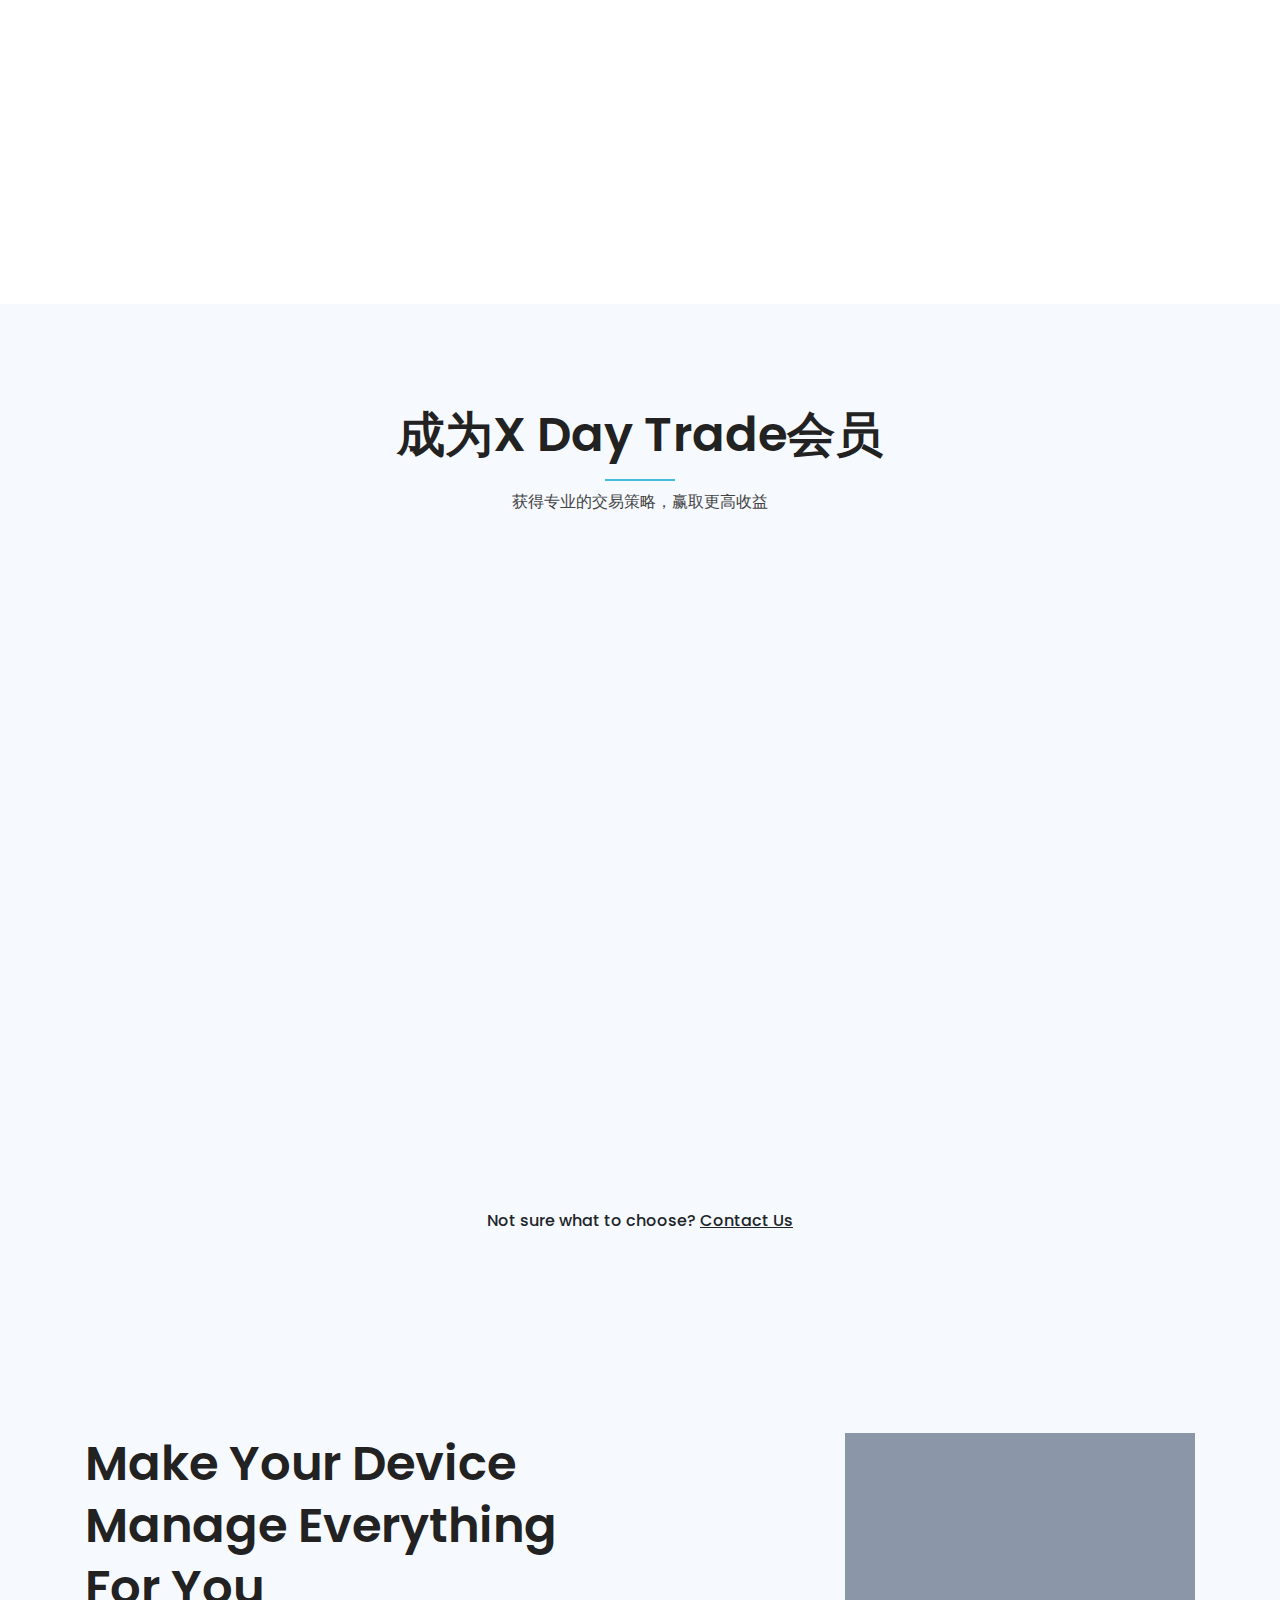
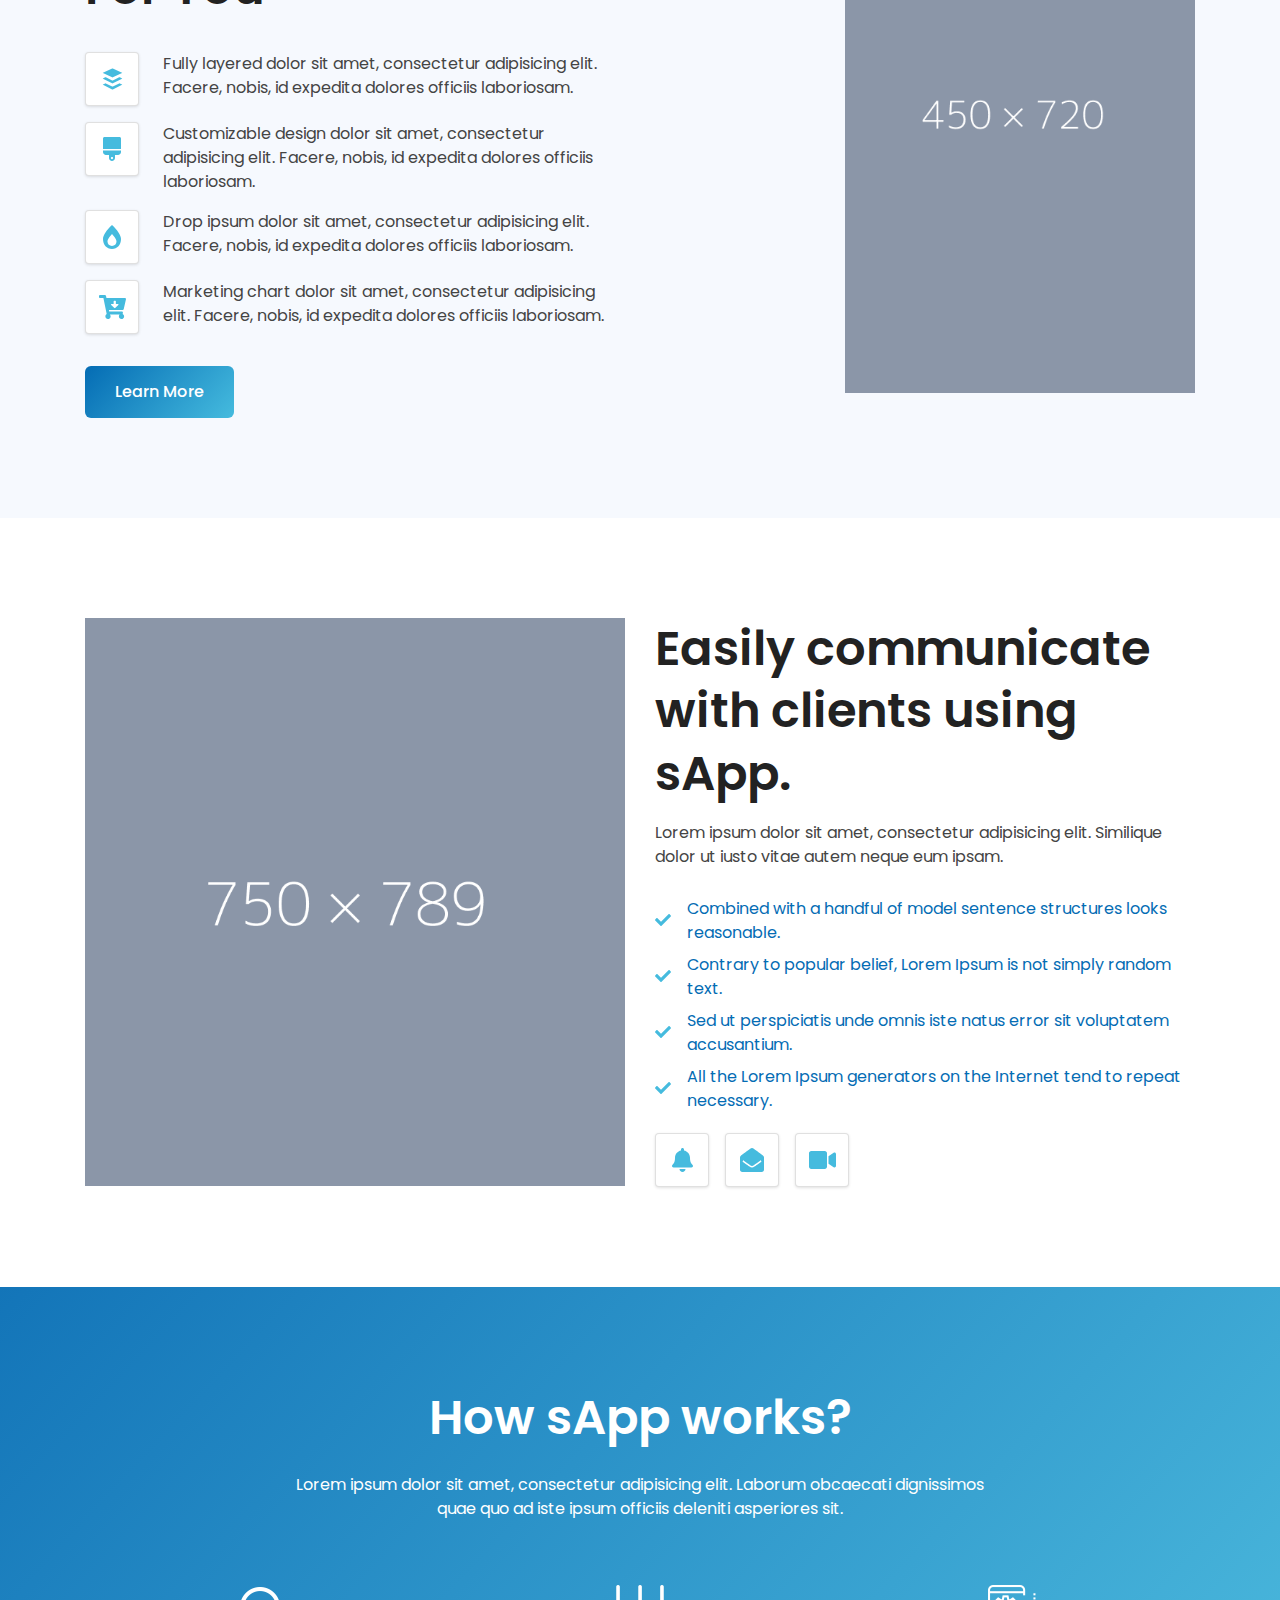
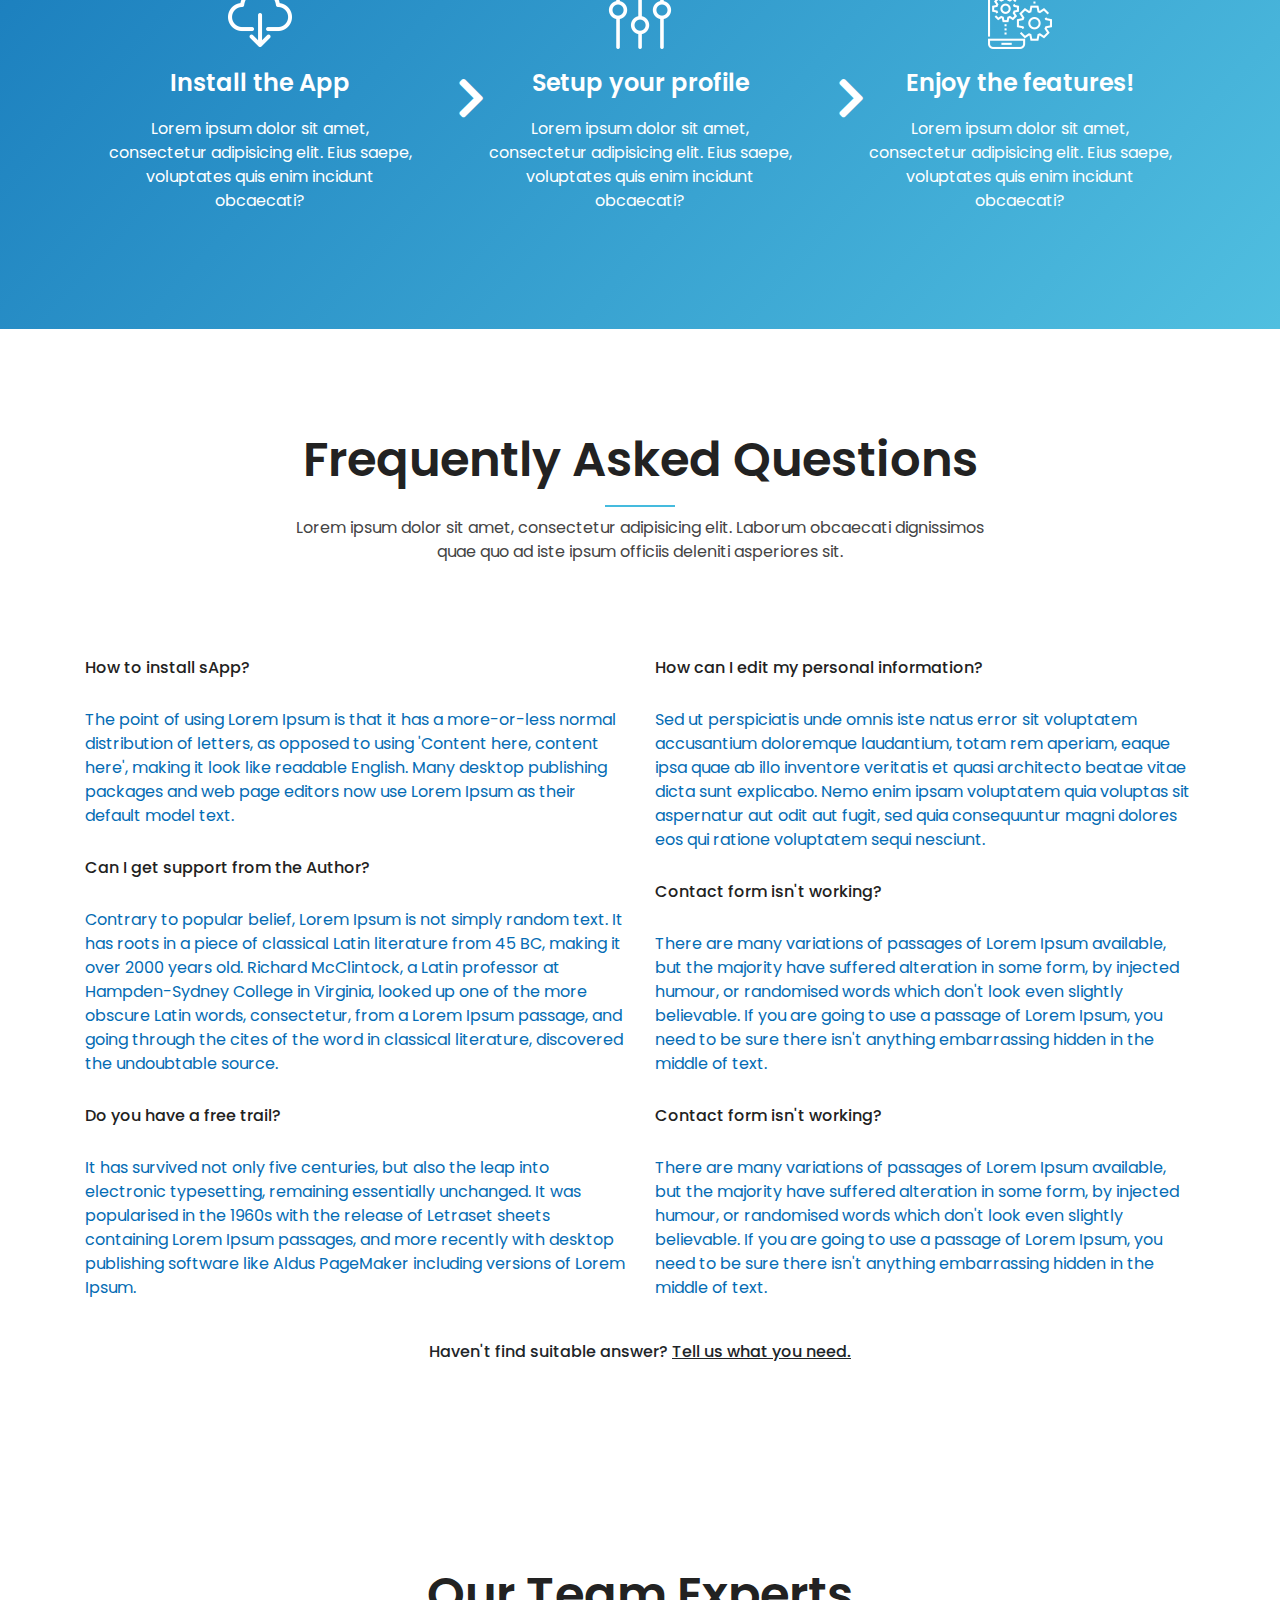
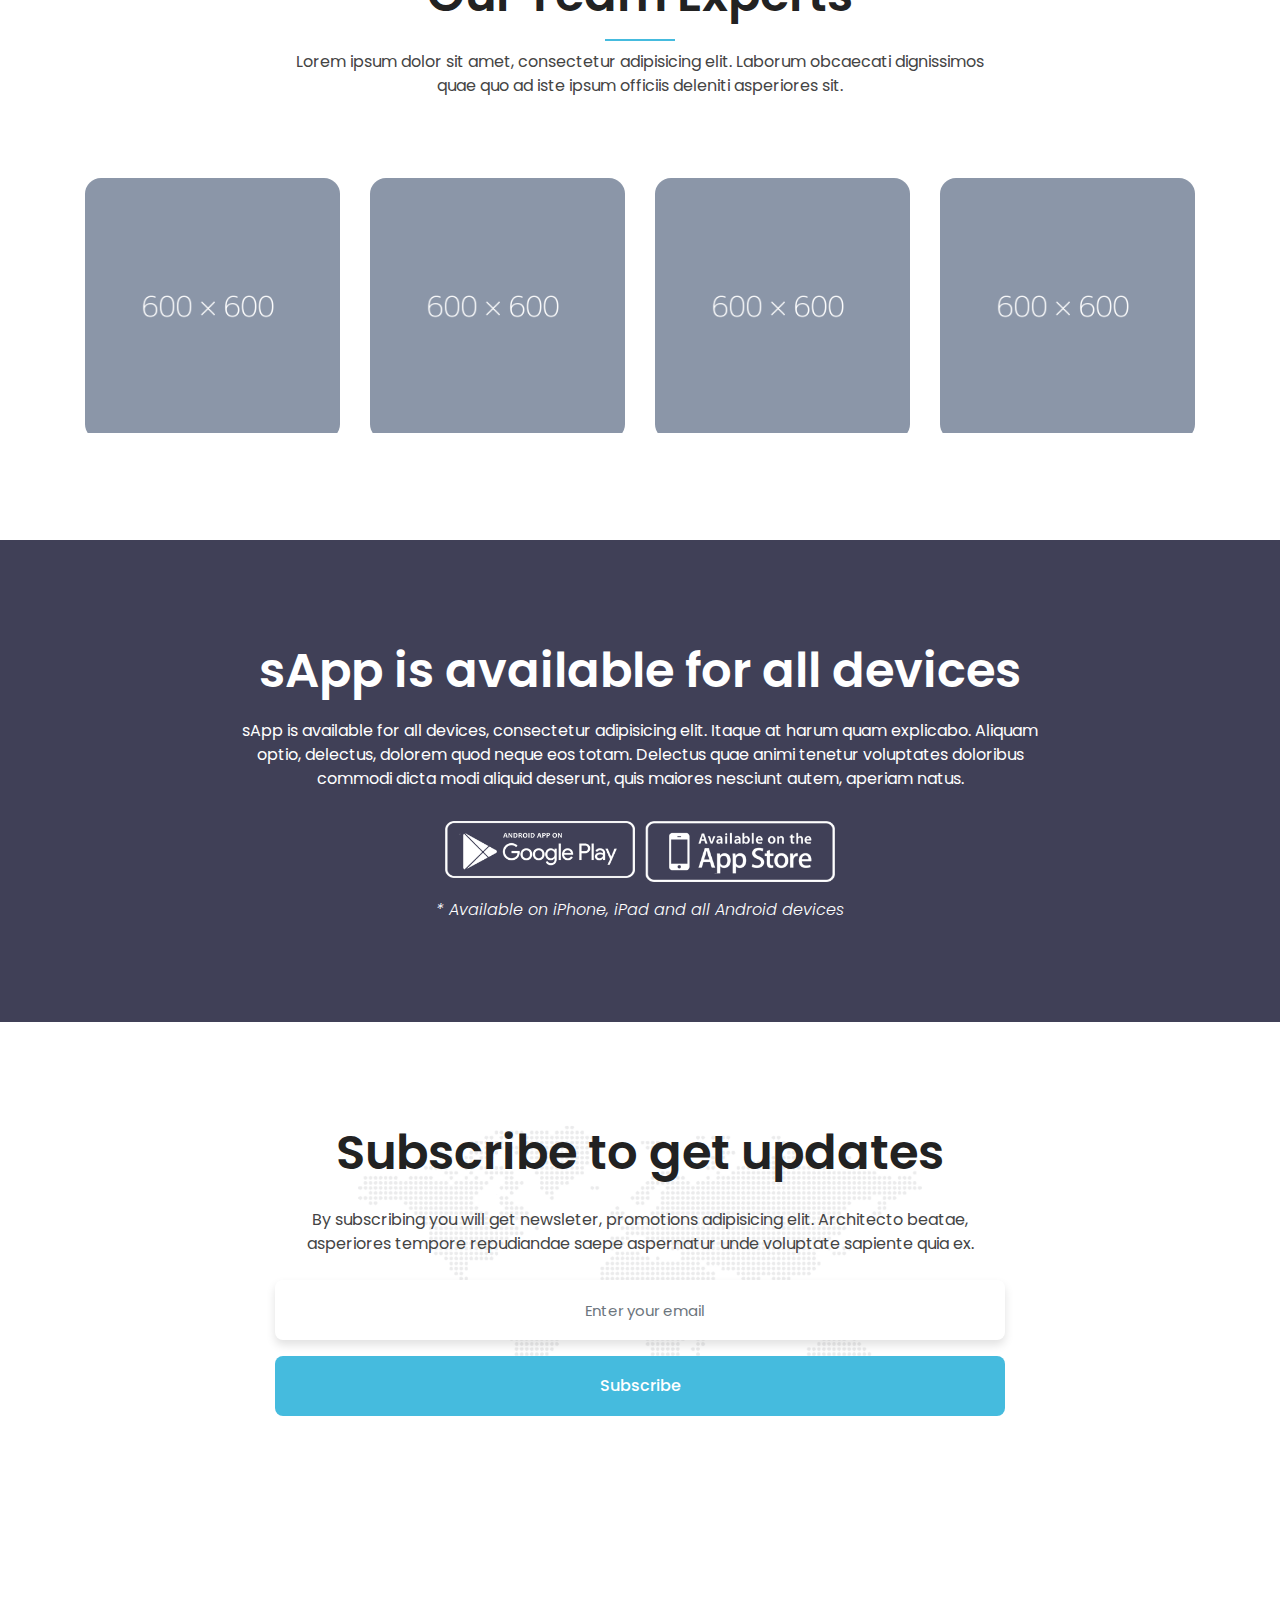
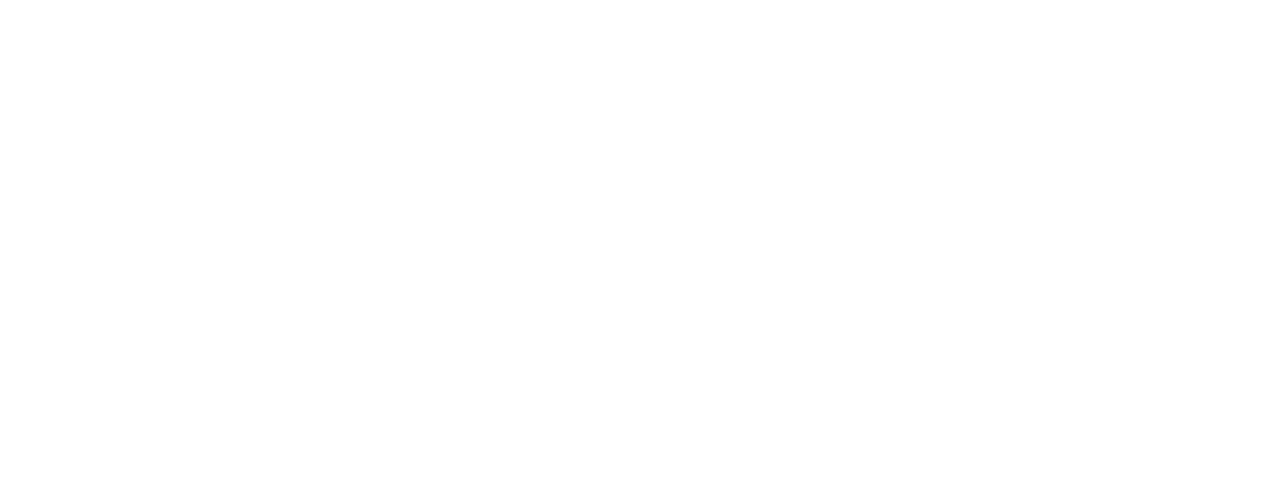
==== commit 916b5f0f: "update" ====
--- a/en/index.html
+++ b/en/index.html
@@ -13,6 +13,7 @@
 
     <!-- Favicon  -->
     <link rel="icon" href="assets/img/favicon.png">
+    
 
     <!-- ***** All CSS Files ***** -->
 
@@ -20,6 +21,15 @@
     <link rel="stylesheet" href="assets/css/style.css">
     <script src="https://js.stripe.com/v3/"></script>
     <script src="./assets/js/script.js" defer></script>
+    <!-- Global site tag (gtag.js) - Google Analytics -->
+    <script async src="https://www.googletagmanager.com/gtag/js?id=G-T6GW33ZXTD"></script>
+    <script>
+    window.dataLayer = window.dataLayer || [];
+    function gtag(){dataLayer.push(arguments);}
+    gtag('js', new Date());
+
+    gtag('config', 'G-T6GW33ZXTD');
+    </script>
 
 </head>
 
